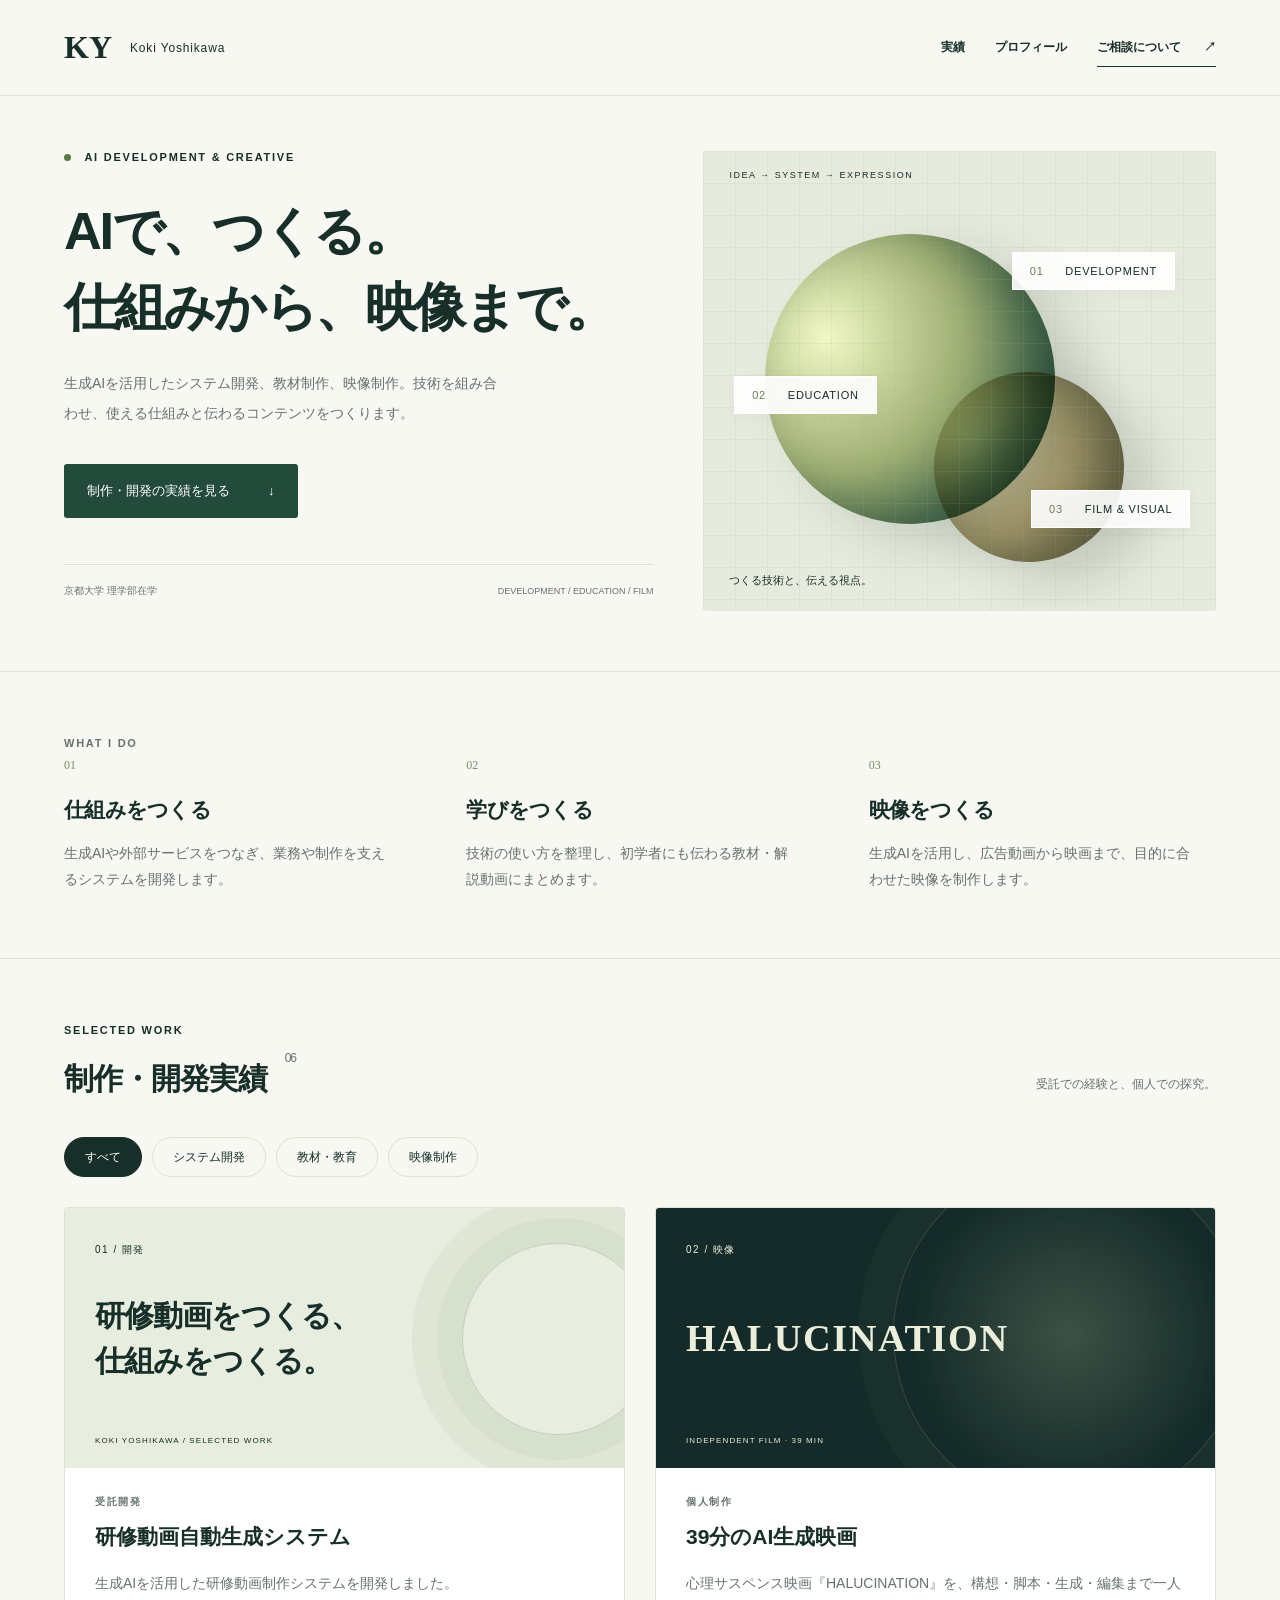
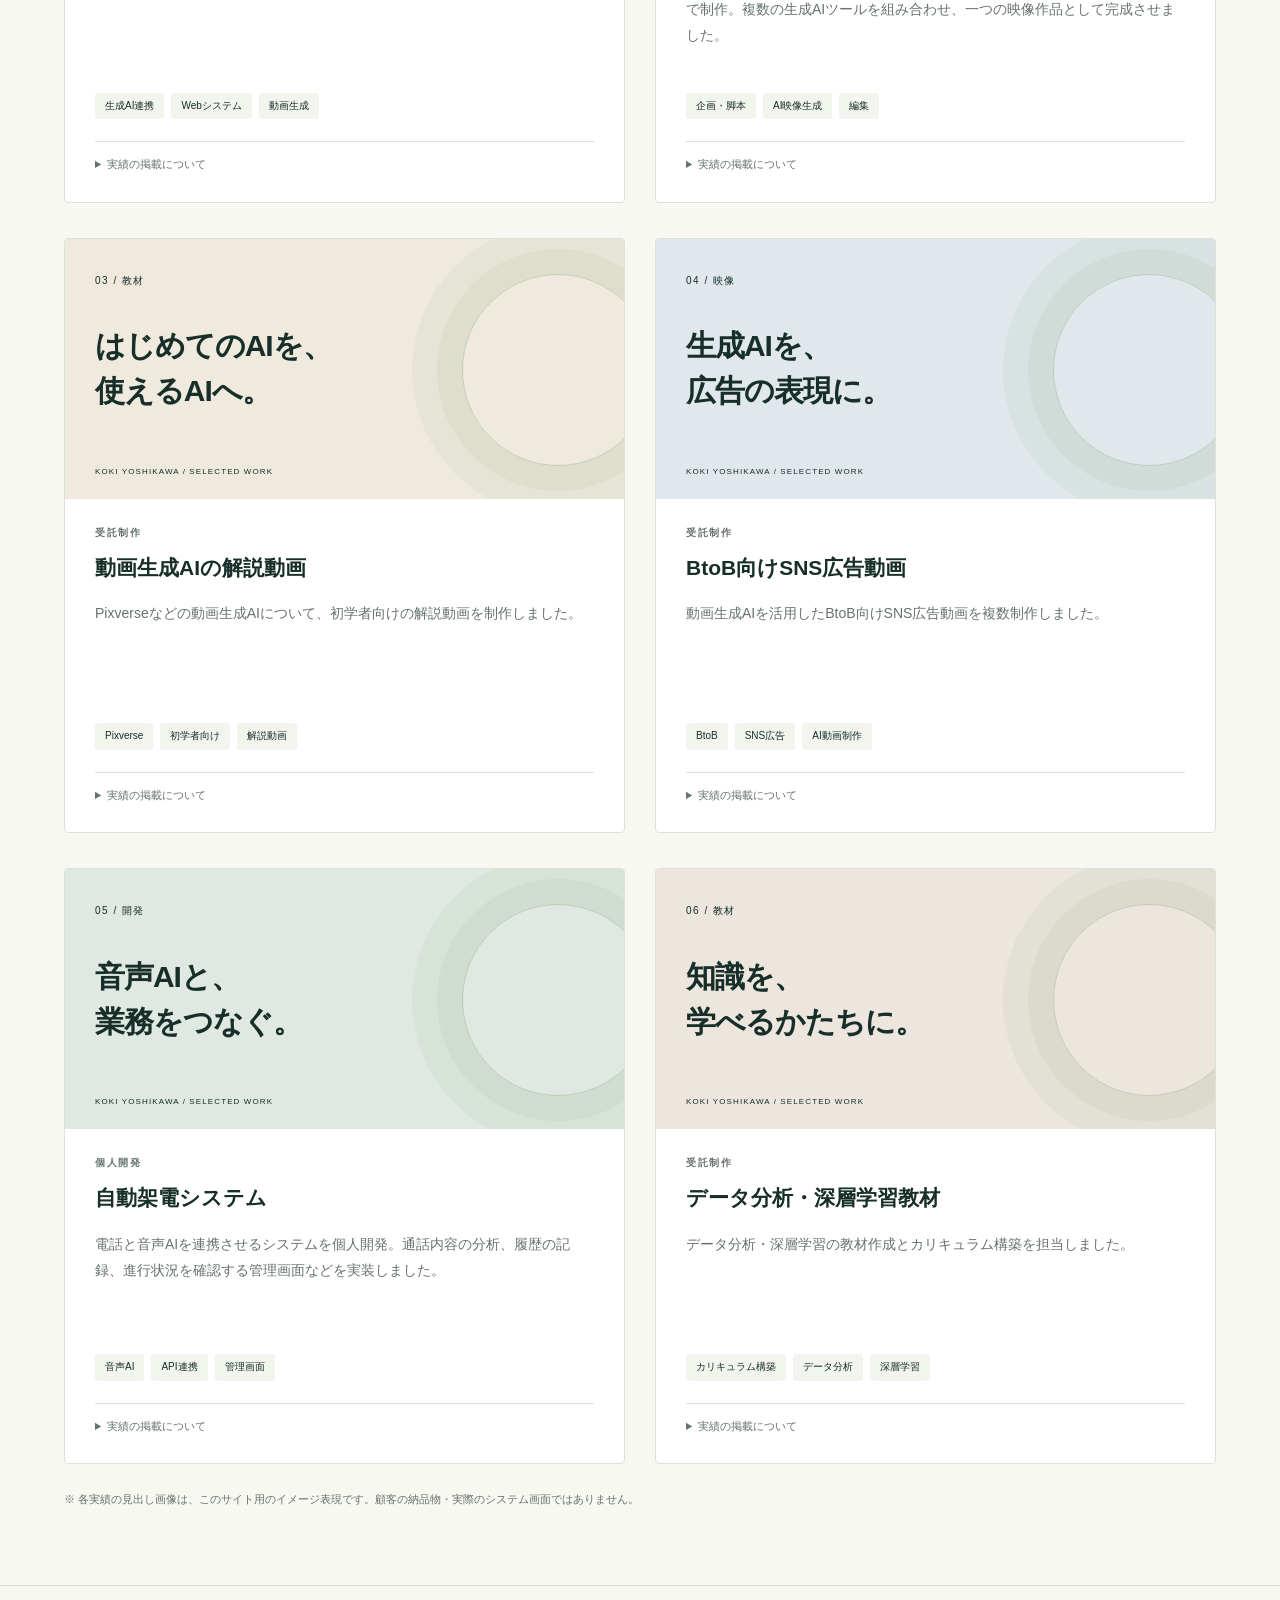
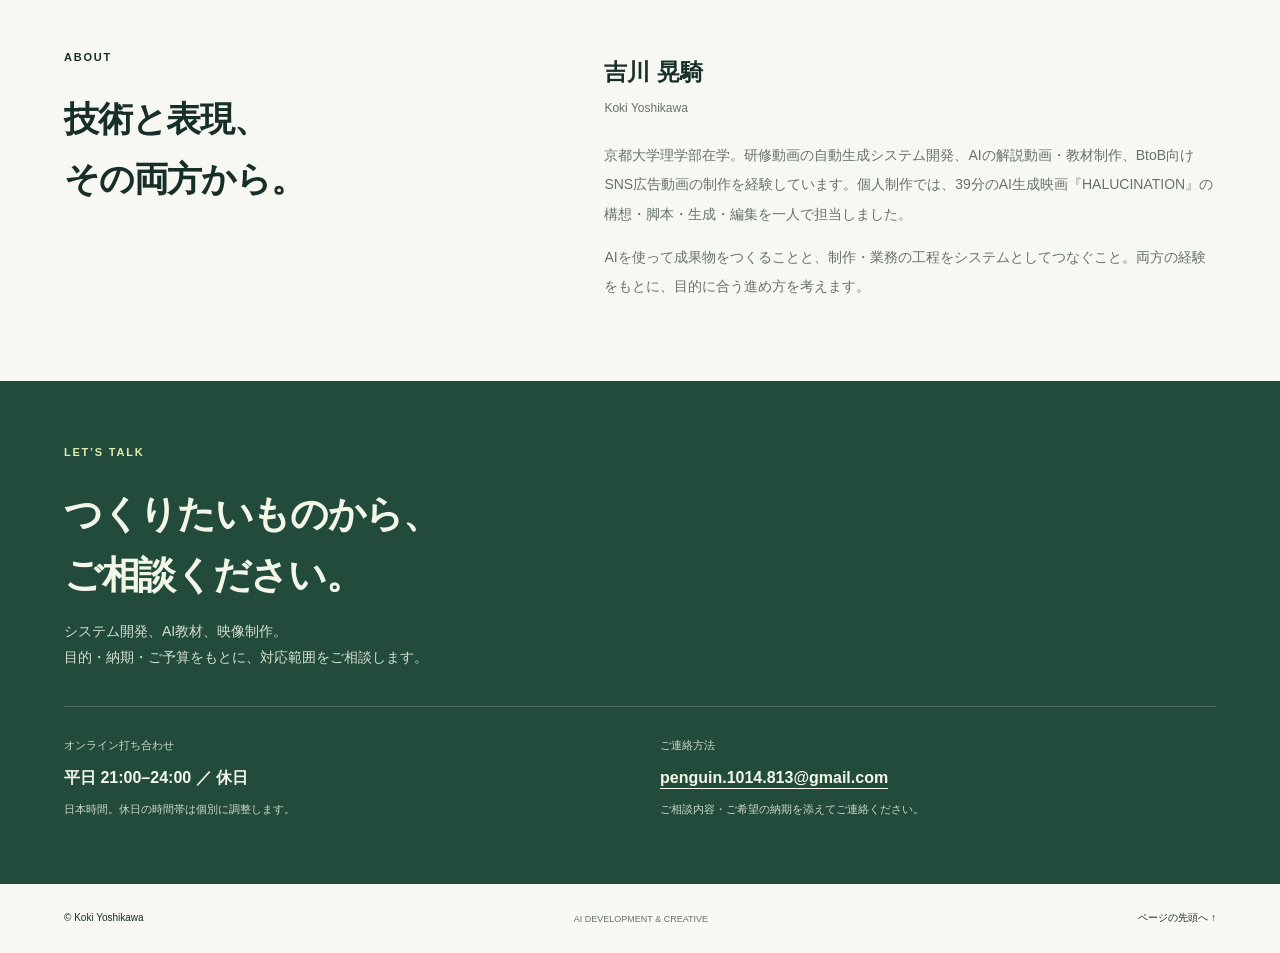
==== public/index.html @ 58e3102f "Create portfolio website and automated Pages deployment" ====
<!doctype html>
<html lang="ja"><head><meta charset="utf-8"><meta name="viewport" content="width=device-width, initial-scale=1"><meta name="description" content="吉川晃騎のポートフォリオ。生成AIを活用した業務システム開発・教材制作・映像制作。"><meta name="robots" content="index,follow"><title>吉川晃騎 | AI Development & Creative</title><link rel="stylesheet" href="style.css"><script src="app.js" defer></script></head>
<body><a class="skip" href="#main">本文へ移動</a>
<header><a class="brand" href="#">KY<span>Koki Yoshikawa</span></a><nav aria-label="メインナビゲーション"><a href="#work">実績</a><a href="#about">プロフィール</a><a href="#contact" class="nav-contact">ご相談について <span>↗</span></a></nav></header>
<main id="main"><section class="hero"><div class="hero-copy"><p class="eyebrow"><span class="dot"></span> AI DEVELOPMENT & CREATIVE</p><h1>AIで、つくる。<br>仕組みから、映像まで。</h1><p class="intro">生成AIを活用したシステム開発、教材制作、映像制作。技術を組み合わせ、使える仕組みと伝わるコンテンツをつくります。</p><a class="button" href="#work">制作・開発の実績を見る <span>↓</span></a><div class="hero-bottom"><span>京都大学 理学部在学</span><span>DEVELOPMENT / EDUCATION / FILM</span></div></div><div class="hero-art" aria-label="開発・教材・映像の3領域を表す抽象図"><div class="orb orb-one"></div><div class="orb orb-two"></div><div class="art-grid"></div><p class="art-top">IDEA → SYSTEM → EXPRESSION</p><div class="floating-label label-one"><span>01</span> DEVELOPMENT</div><div class="floating-label label-two"><span>02</span> EDUCATION</div><div class="floating-label label-three"><span>03</span> FILM & VISUAL</div><p class="art-foot">つくる技術と、伝える視点。</p></div></section>
<section class="services section"><p class="eyebrow">WHAT I DO</p><div class="services-grid"><div><span class="number">01</span><h2>仕組みをつくる</h2><p>生成AIや外部サービスをつなぎ、業務や制作を支えるシステムを開発します。</p></div><div><span class="number">02</span><h2>学びをつくる</h2><p>技術の使い方を整理し、初学者にも伝わる教材・解説動画にまとめます。</p></div><div><span class="number">03</span><h2>映像をつくる</h2><p>生成AIを活用し、広告動画から映画まで、目的に合わせた映像を制作します。</p></div></div></section>
<section id="work" class="section work"><div class="section-heading"><div><p class="eyebrow">SELECTED WORK</p><h2>制作・開発実績<span class="count">06</span></h2></div><p>受託での経験と、個人での探究。</p></div><div class="filters" role="group" aria-label="実績を絞り込む"><button type="button" aria-pressed="true" data-filter="all">すべて</button><button type="button" aria-pressed="false" data-filter="開発">システム開発</button><button type="button" aria-pressed="false" data-filter="教材">教材・教育</button><button type="button" aria-pressed="false" data-filter="映像">映像制作</button></div><p id="filter-status" class="sr-only" aria-live="polite">6件の実績を表示</p><div class="projects"><article class="project training" data-category="開発">
    <div class="project-art" aria-hidden="true"><span class="art-label">01 / 開発</span><div class="art-title">研修動画をつくる、<br>仕組みをつくる。</div><span class="art-caption">KOKI YOSHIKAWA / SELECTED WORK</span></div>
    <div class="project-body"><p class="eyebrow">受託開発</p><h3>研修動画自動生成システム</h3><p>生成AIを活用した研修動画制作システムを開発しました。</p><ul class="tags"><li>生成AI連携</li><li>Webシステム</li><li>動画生成</li></ul><details><summary>実績の掲載について</summary><p>クライアントへ譲渡した成果物のため、画面・コード・動画は掲載していません。</p></details></div></article>
<article class="project film" data-category="映像">
    <div class="project-art" aria-hidden="true"><span class="art-label">02 / 映像</span><div class="art-title">HALUCINATION</div><span class="art-caption">INDEPENDENT FILM · 39 MIN</span></div>
    <div class="project-body"><p class="eyebrow">個人制作</p><h3>39分のAI生成映画</h3><p>心理サスペンス映画『HALUCINATION』を、構想・脚本・生成・編集まで一人で制作。複数の生成AIツールを組み合わせ、一つの映像作品として完成させました。</p><ul class="tags"><li>企画・脚本</li><li>AI映像生成</li><li>編集</li></ul><details><summary>実績の掲載について</summary><p>本編映像はこのサイトでは公開していません。</p></details></div></article>
<article class="project tutorial" data-category="教材">
    <div class="project-art" aria-hidden="true"><span class="art-label">03 / 教材</span><div class="art-title">はじめてのAIを、<br>使えるAIへ。</div><span class="art-caption">KOKI YOSHIKAWA / SELECTED WORK</span></div>
    <div class="project-body"><p class="eyebrow">受託制作</p><h3>動画生成AIの解説動画</h3><p>Pixverseなどの動画生成AIについて、初学者向けの解説動画を制作しました。</p><ul class="tags"><li>Pixverse</li><li>初学者向け</li><li>解説動画</li></ul><details><summary>実績の掲載について</summary><p>クライアントへ譲渡した教材・動画は掲載していません。</p></details></div></article>
<article class="project ads" data-category="映像">
    <div class="project-art" aria-hidden="true"><span class="art-label">04 / 映像</span><div class="art-title">生成AIを、<br>広告の表現に。</div><span class="art-caption">KOKI YOSHIKAWA / SELECTED WORK</span></div>
    <div class="project-body"><p class="eyebrow">受託制作</p><h3>BtoB向けSNS広告動画</h3><p>動画生成AIを活用したBtoB向けSNS広告動画を複数制作しました。</p><ul class="tags"><li>BtoB</li><li>SNS広告</li><li>AI動画制作</li></ul><details><summary>実績の掲載について</summary><p>クライアントへ譲渡した広告素材・納品動画は掲載していません。</p></details></div></article>
<article class="project voice" data-category="開発">
    <div class="project-art" aria-hidden="true"><span class="art-label">05 / 開発</span><div class="art-title">音声AIと、<br>業務をつなぐ。</div><span class="art-caption">KOKI YOSHIKAWA / SELECTED WORK</span></div>
    <div class="project-body"><p class="eyebrow">個人開発</p><h3>自動架電システム</h3><p>電話と音声AIを連携させるシステムを個人開発。通話内容の分析、履歴の記録、進行状況を確認する管理画面などを実装しました。</p><ul class="tags"><li>音声AI</li><li>API連携</li><li>管理画面</li></ul><details><summary>実績の掲載について</summary><p>個人開発としての紹介です。企業への導入実績ではありません。</p></details></div></article>
<article class="project curriculum" data-category="教材">
    <div class="project-art" aria-hidden="true"><span class="art-label">06 / 教材</span><div class="art-title">知識を、<br>学べるかたちに。</div><span class="art-caption">KOKI YOSHIKAWA / SELECTED WORK</span></div>
    <div class="project-body"><p class="eyebrow">受託制作</p><h3>データ分析・深層学習教材</h3><p>データ分析・深層学習の教材作成とカリキュラム構築を担当しました。</p><ul class="tags"><li>カリキュラム構築</li><li>データ分析</li><li>深層学習</li></ul><details><summary>実績の掲載について</summary><p>クライアントへ譲渡した教材本文・演習コードは掲載していません。</p></details></div></article></div><p class="work-note">※ 各実績の見出し画像は、このサイト用のイメージ表現です。顧客の納品物・実際のシステム画面ではありません。</p></section>
<section id="about" class="section about"><div><p class="eyebrow">ABOUT</p><h2>技術と表現、<br>その両方から。</h2></div><div><p class="name">吉川 晃騎<span>Koki Yoshikawa</span></p><p>京都大学理学部在学。研修動画の自動生成システム開発、AIの解説動画・教材制作、BtoB向けSNS広告動画の制作を経験しています。個人制作では、39分のAI生成映画『HALUCINATION』の構想・脚本・生成・編集を一人で担当しました。</p><p>AIを使って成果物をつくることと、制作・業務の工程をシステムとしてつなぐこと。両方の経験をもとに、目的に合う進め方を考えます。</p></div></section>
<section id="contact" class="contact"><p class="eyebrow">LET’S TALK</p><h2>つくりたいものから、<br>ご相談ください。</h2><p>システム開発、AI教材、映像制作。<br>目的・納期・ご予算をもとに、対応範囲をご相談します。</p><div class="contact-info"><div><span>オンライン打ち合わせ</span><strong>平日 21:00–24:00 ／ 休日</strong><small>日本時間。休日の時間帯は個別に調整します。</small></div><div><span>ご連絡方法</span><strong><a class="email-link" href="mailto:penguin.1014.813@gmail.com">penguin.1014.813@gmail.com</a></strong><small>ご相談内容・ご希望の納期を添えてご連絡ください。</small></div></div></section>
</main><footer><span>© Koki Yoshikawa</span><span>AI DEVELOPMENT & CREATIVE</span><a href="#">ページの先頭へ ↑</a></footer></body></html>
---- public/style.css ----
:root{--ink:#172e29;--muted:#66736b;--paper:#f7f8f2;--line:#dce2d7;--green:#234b3c;--lime:#deedaa}*{box-sizing:border-box}html{scroll-behavior:smooth;scroll-padding-top:95px}body{margin:0;background:var(--paper);color:var(--ink);font-family:"Yu Gothic","Hiragino Kaku Gothic ProN",Meiryo,sans-serif;line-height:1.85}a{color:inherit;text-decoration:none}button{font:inherit}header{max-width:1440px;margin:auto;height:96px;padding:0 5%;display:flex;align-items:center;justify-content:space-between;border-bottom:1px solid var(--line)}.brand{font-family:Georgia,serif;font-size:32px;font-weight:bold;display:flex;align-items:center;gap:18px}.brand span{font:12px Arial,sans-serif;letter-spacing:.07em}nav{display:flex;gap:30px;align-items:center;font-size:12px;font-weight:bold}.nav-contact{border-bottom:1px solid var(--ink);padding:8px 0}.nav-contact span{margin-left:20px}.hero{max-width:1440px;margin:auto;display:grid;grid-template-columns:1.15fr 1fr;padding:55px 5% 60px;gap:50px}.eyebrow{font:11px Arial,sans-serif;letter-spacing:.16em;font-weight:bold;margin:0 0 26px}.dot{display:inline-block;width:7px;height:7px;background:#587743;border-radius:50%;margin-right:9px}h1{font-size:clamp(34px,4.1vw,60px);letter-spacing:-.045em;line-height:1.45;margin:30px 0 24px}p{font-size:14px}.intro{max-width:440px;color:var(--muted);line-height:2.1}.button{display:inline-flex;background:var(--green);color:white;padding:15px 23px;border-radius:3px;font-size:13px;margin-top:22px;gap:38px}.button:hover{background:#32634e}.hero-bottom{display:flex;justify-content:space-between;gap:15px;margin-top:46px;font-size:10px;color:var(--muted);border-top:1px solid var(--line);padding-top:17px}.hero-bottom span:last-child{font:9px Arial;align-self:center}.hero-art{background:#e7ebde;position:relative;overflow:hidden;min-height:460px;border-radius:3px;isolation:isolate}.art-grid{position:absolute;inset:0;background-image:linear-gradient(#a1b29622 1px,transparent 1px),linear-gradient(90deg,#a1b29622 1px,transparent 1px);background-size:32px 32px}.orb{position:absolute;border-radius:50%;width:290px;height:290px;left:12%;top:18%;background:radial-gradient(circle at 30% 25%,#f0f8c5,#9faf73 45%,#345e47 80%);box-shadow:inset -20px -20px 50px #14312555,20px 30px 50px #29423030;transform:rotate(-25deg)}.orb-two{width:190px;height:190px;left:45%;top:48%;background:radial-gradient(circle at 30% 25%,#f2ead1,#beac80 50%,#66583d);mix-blend-mode:multiply}.art-top,.art-foot{position:absolute;left:26px;z-index:2}.art-top{top:10px;font:9px Arial;letter-spacing:.17em}.art-foot{bottom:10px;font-size:11px}.floating-label{position:absolute;z-index:2;background:#ffffffe6;border:1px solid #fff;padding:12px 17px;font:11px Arial;letter-spacing:.07em;box-shadow:0 4px 15px #172e290a}.floating-label span{margin-right:18px;color:#697d58}.label-one{top:22%;right:8%}.label-two{top:49%;left:6%}.label-three{bottom:18%;right:5%}.section{max-width:1440px;margin:auto;padding:65px 5%}.services{border-top:1px solid var(--line);border-bottom:1px solid var(--line)}.services-grid{display:grid;grid-template-columns:repeat(3,1fr);gap:55px}.number{font:12px Georgia;color:#779069}.services h2{font-size:21px;margin:12px 0}.services p{color:var(--muted);margin:0;max-width:330px}.section-heading{display:flex;justify-content:space-between;align-items:end;margin-bottom:30px}.section-heading .eyebrow{margin-bottom:15px}h2{font-size:30px;letter-spacing:-.035em;margin:0}.section-heading p:last-child{color:var(--muted);font-size:12px}.count{font:12px Arial;color:var(--muted);margin-left:18px;vertical-align:top}.filters{display:flex;gap:10px;flex-wrap:wrap;margin-bottom:30px}.filters button{cursor:pointer;background:transparent;border:1px solid var(--line);padding:8px 20px;border-radius:30px;font-size:12px;color:var(--ink)}.filters button[aria-pressed=true]{background:var(--ink);border-color:var(--ink);color:white}.projects{display:grid;grid-template-columns:repeat(2,minmax(0,1fr));gap:35px 30px}.project{border:1px solid var(--line);background:#fff;border-radius:4px;overflow:hidden}.project[hidden]{display:none}.project-art{height:260px;position:relative;padding:25px 30px;overflow:hidden;background:#e7eddf}.art-label{font:10px Arial;letter-spacing:.15em}.art-title{font-size:30px;line-height:1.5;letter-spacing:-.035em;font-weight:bold;position:relative;z-index:1;margin-top:30px}.art-caption{position:absolute;bottom:23px;font:8px Arial;letter-spacing:.14em}.project-art:after{content:"";position:absolute;width:190px;height:190px;border:1px solid #78936555;border-radius:50%;right:-30px;top:35px;box-shadow:0 0 0 25px #78936512,0 0 0 50px #78936512}.film .project-art{background:#142b29;color:#ebeedb}.film .art-title{font-family:Georgia,serif;font-size:clamp(23px,3vw,43px);letter-spacing:.04em;margin-top:47px}.film .project-art:after{background:radial-gradient(ellipse,#acbb9244,transparent 65%);width:350px;height:350px;top:-50px;border-color:#c3c9a733;box-shadow:0 0 0 35px #9aac7b0a}.tutorial .project-art{background:#efeadd}.ads .project-art{background:#e0e8ec}.voice .project-art{background:#dfe8e1}.curriculum .project-art{background:#ece6de}.project-body{padding:27px 30px}.project-body .eyebrow{font-size:10px;margin-bottom:9px;color:var(--muted)}h3{font-size:21px;margin:0 0 13px}.project-body>p:not(.eyebrow){color:var(--muted);min-height:100px}.tags{display:flex;gap:7px;flex-wrap:wrap;padding:0;list-style:none;margin:22px 0}.tags li{font-size:10px;padding:4px 10px;background:#f2f4ee;border-radius:3px}details{border-top:1px solid var(--line);padding-top:12px;font-size:11px;color:var(--muted)}summary{cursor:pointer}details p{font-size:12px}.work-note{font-size:11px;color:var(--muted);margin-top:25px}.about{display:grid;grid-template-columns:1fr 1.3fr;gap:70px;border-top:1px solid var(--line)}.about h2{font-size:35px;line-height:1.7}.name{font-size:23px;font-weight:bold;margin-top:0}.name span{display:block;font:12px Arial;color:var(--muted);margin:7px 0 26px}.about p:not(.name):not(.eyebrow){color:var(--muted);line-height:2.1}.contact{background:var(--green);color:#f3f7e8;padding:65px max(5%,calc((100vw - 1296px)/2));}.contact .eyebrow{color:var(--lime)}.contact h2{font-size:38px;line-height:1.6}.contact>p:not(.eyebrow){color:#d3dfd0}.contact-info{display:grid;grid-template-columns:1fr 1fr;gap:40px;border-top:1px solid #ffffff30;margin-top:35px;padding-top:28px}.contact-info span,.contact-info strong,.contact-info small{display:block}.contact-info span{font-size:11px;color:#cbd9c3}.contact-info strong{font-size:16px;margin:7px 0}.contact-info small{font-size:11px;color:#cbd9c3}footer{max-width:1440px;margin:auto;padding:25px 5%;display:flex;justify-content:space-between;gap:20px;font-size:10px}footer span:nth-child(2){font:9px Arial;align-self:center;color:var(--muted)}:focus-visible{outline:3px solid #8ca951;outline-offset:5px}.sr-only,.skip{position:absolute;width:1px;height:1px;overflow:hidden;clip-path:inset(50%)}.skip:focus{width:auto;height:auto;clip-path:none;background:white;z-index:20;padding:10px}@media(max-width:850px){.hero{gap:25px}.hero-art{min-height:410px}.orb{width:220px;height:220px}.orb-two{width:150px;height:150px}.hero-bottom{display:block}.hero-bottom span{display:block;margin-top:8px}.services-grid{gap:25px}.about{gap:35px}.art-title{font-size:26px}.project-body{padding:22px}.project-body>p:not(.eyebrow){min-height:0}}@media(max-width:600px){header{height:77px}.brand{font-size:27px}.brand span{display:none}nav{gap:17px;font-size:10px}.nav-contact span{display:none}.hero{grid-template-columns:1fr;padding-top:35px;gap:30px}h1{font-size:38px}.hero-art{min-height:330px}.orb{left:20%;top:12%}.orb-two{left:50%;top:40%}.hero-bottom{margin-top:30px}.hero-bottom span{display:inline;margin-right:10px}.section{padding-top:44px;padding-bottom:44px}.services-grid{grid-template-columns:1fr;gap:27px}.services-grid>div{padding-left:40px;position:relative}.number{position:absolute;left:0;top:20px}.services h2{font-size:20px}.section-heading{display:block}.section-heading h2{font-size:27px}.filters{gap:6px}.filters button{padding:8px 13px;font-size:11px}.projects{grid-template-columns:1fr;gap:24px}.project-art{height:235px}.film .art-title{font-size:30px}.about{grid-template-columns:1fr;gap:25px}.about h2{font-size:29px}.contact{padding:45px 5%}.contact h2{font-size:30px}.contact-info{grid-template-columns:1fr;gap:25px}.contact-info strong{font-size:14px}footer span:nth-child(2){display:none}}@media(prefers-reduced-motion:reduce){html{scroll-behavior:auto}}

.email-link{text-decoration:underline;text-underline-offset:5px;overflow-wrap:anywhere}.email-link:hover{color:var(--lime)}
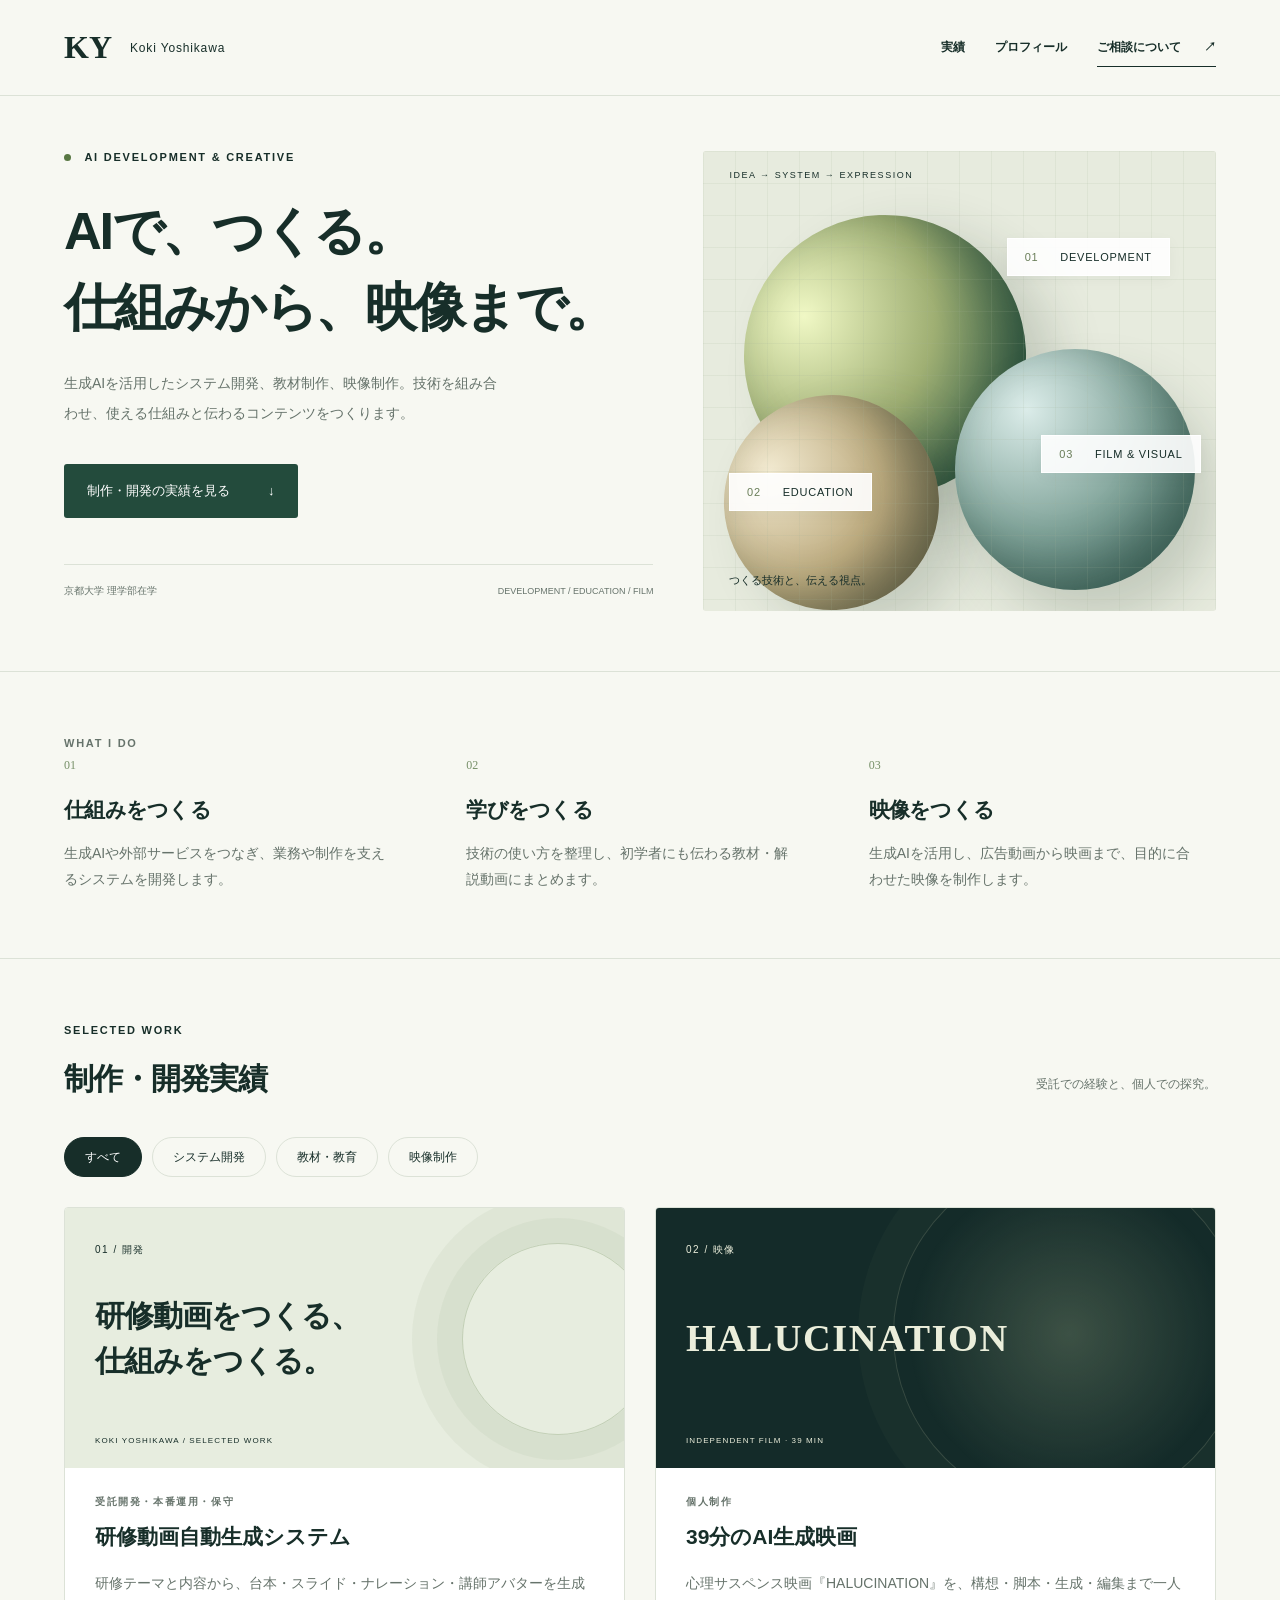
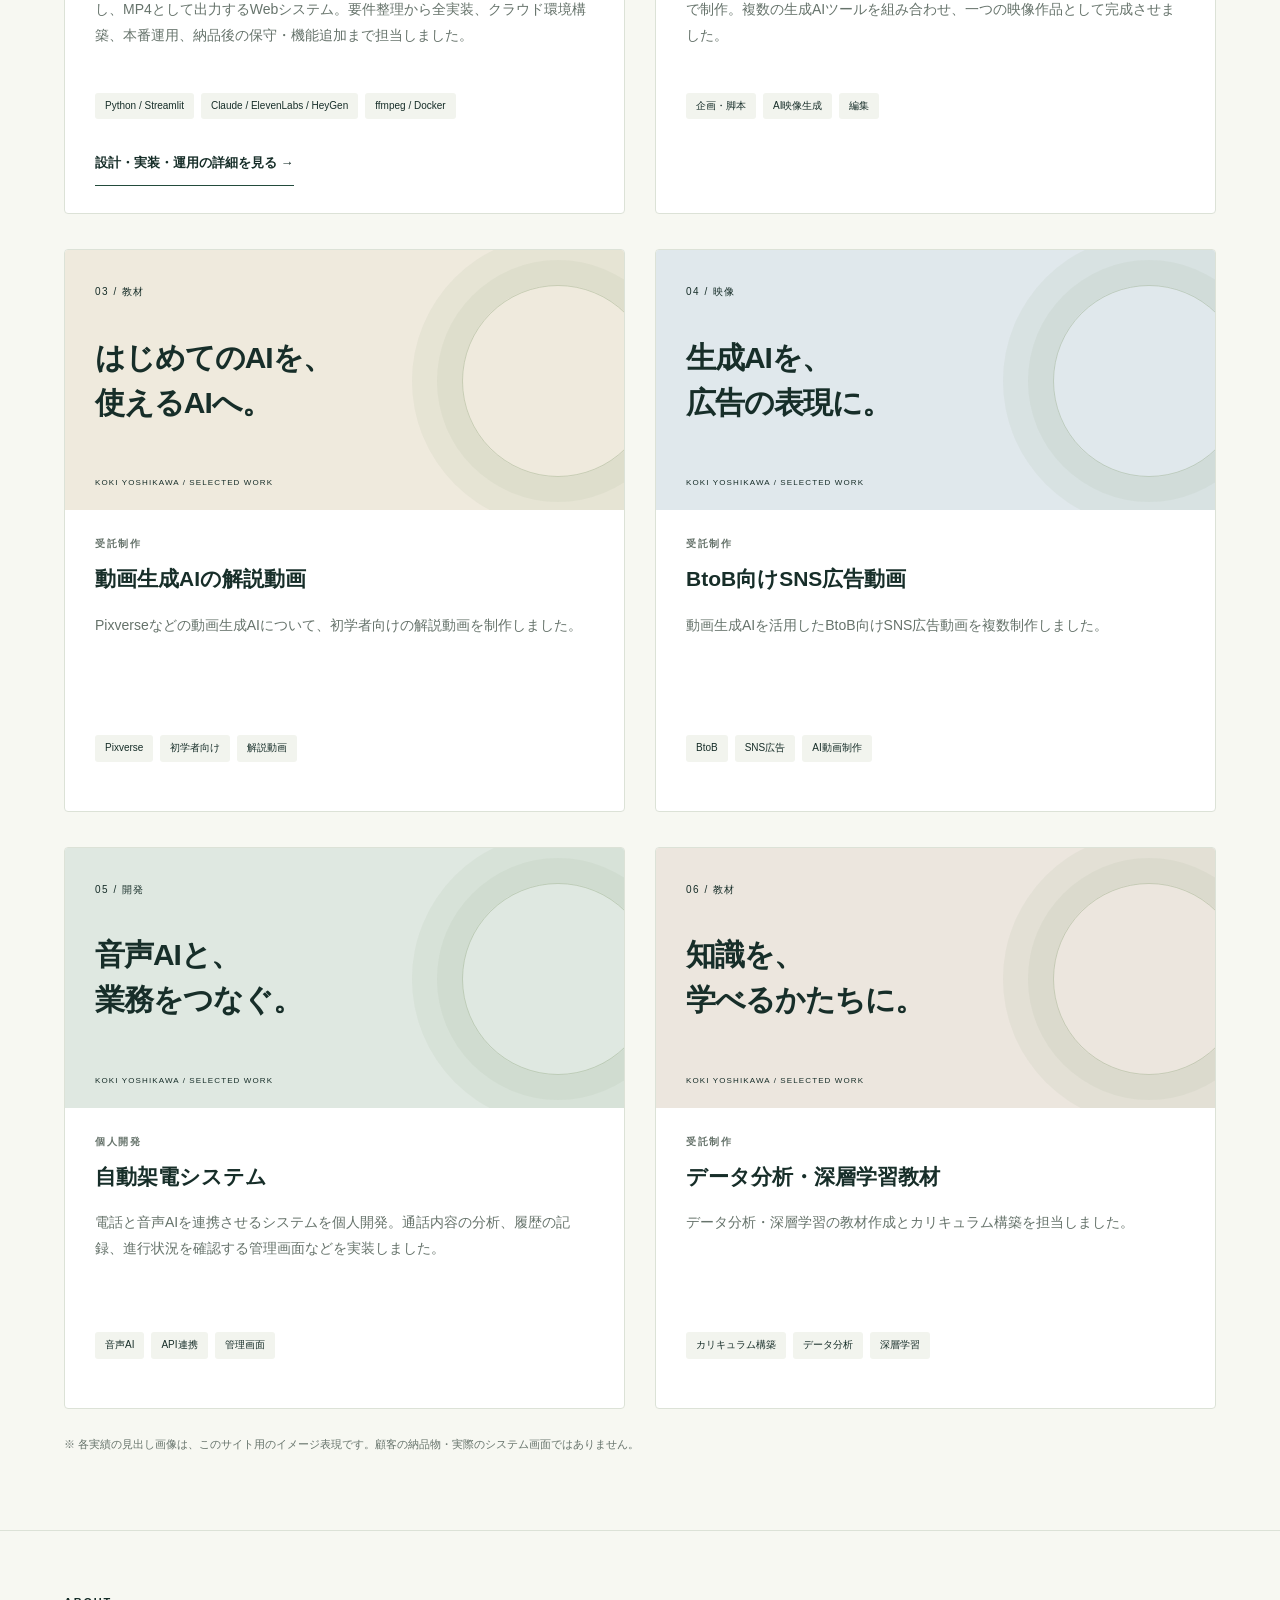
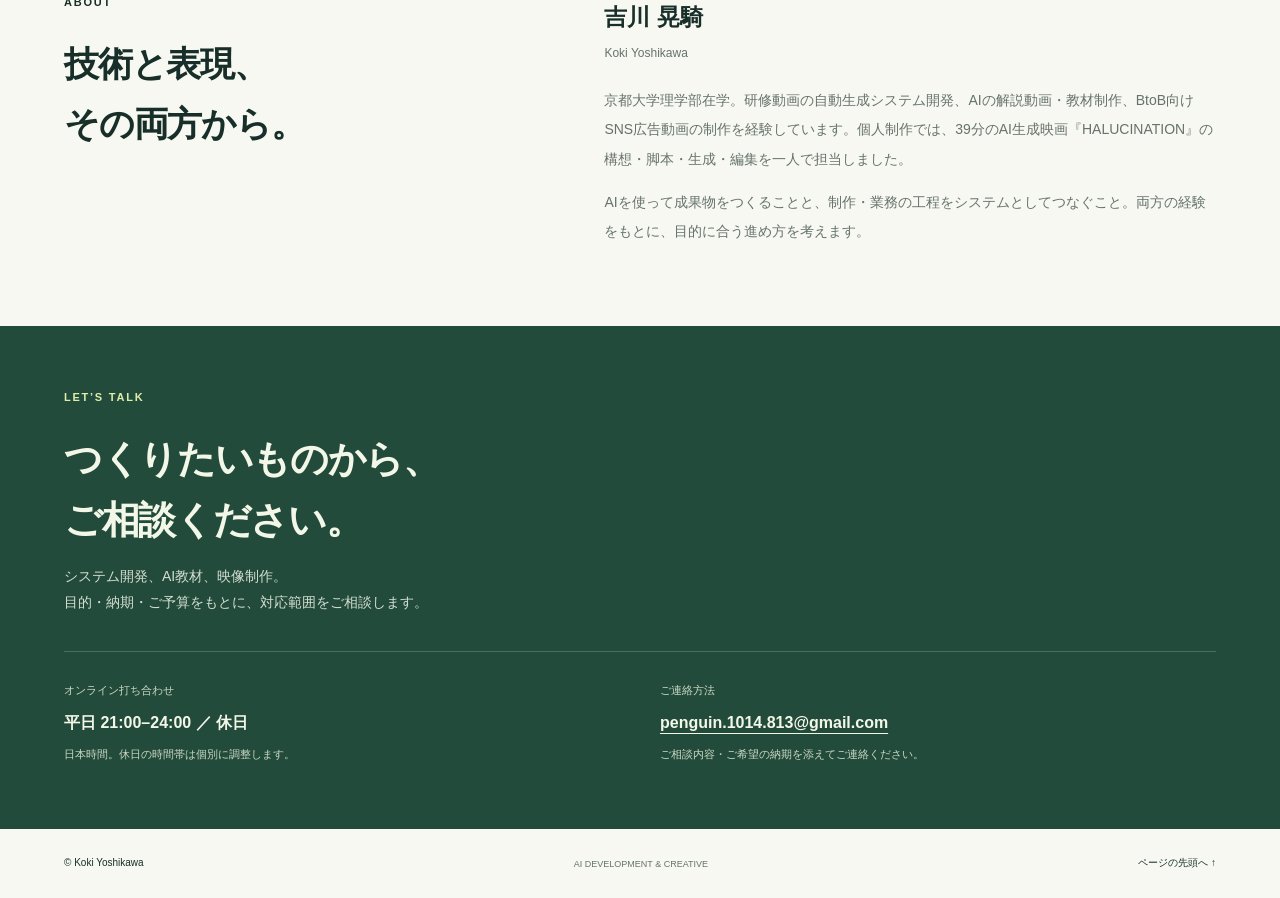
==== commit aae96f23: "Add full training system case study and correct portfolio visuals" ====
--- a/public/index.html
+++ b/public/index.html
@@ -2,26 +2,26 @@
 <html lang="ja"><head><meta charset="utf-8"><meta name="viewport" content="width=device-width, initial-scale=1"><meta name="description" content="吉川晃騎のポートフォリオ。生成AIを活用した業務システム開発・教材制作・映像制作。"><meta name="robots" content="index,follow"><title>吉川晃騎 | AI Development & Creative</title><link rel="stylesheet" href="style.css"><script src="app.js" defer></script></head>
 <body><a class="skip" href="#main">本文へ移動</a>
 <header><a class="brand" href="#">KY<span>Koki Yoshikawa</span></a><nav aria-label="メインナビゲーション"><a href="#work">実績</a><a href="#about">プロフィール</a><a href="#contact" class="nav-contact">ご相談について <span>↗</span></a></nav></header>
-<main id="main"><section class="hero"><div class="hero-copy"><p class="eyebrow"><span class="dot"></span> AI DEVELOPMENT & CREATIVE</p><h1>AIで、つくる。<br>仕組みから、映像まで。</h1><p class="intro">生成AIを活用したシステム開発、教材制作、映像制作。技術を組み合わせ、使える仕組みと伝わるコンテンツをつくります。</p><a class="button" href="#work">制作・開発の実績を見る <span>↓</span></a><div class="hero-bottom"><span>京都大学 理学部在学</span><span>DEVELOPMENT / EDUCATION / FILM</span></div></div><div class="hero-art" aria-label="開発・教材・映像の3領域を表す抽象図"><div class="orb orb-one"></div><div class="orb orb-two"></div><div class="art-grid"></div><p class="art-top">IDEA → SYSTEM → EXPRESSION</p><div class="floating-label label-one"><span>01</span> DEVELOPMENT</div><div class="floating-label label-two"><span>02</span> EDUCATION</div><div class="floating-label label-three"><span>03</span> FILM & VISUAL</div><p class="art-foot">つくる技術と、伝える視点。</p></div></section>
+<main id="main"><section class="hero"><div class="hero-copy"><p class="eyebrow"><span class="dot"></span> AI DEVELOPMENT & CREATIVE</p><h1>AIで、つくる。<br>仕組みから、映像まで。</h1><p class="intro">生成AIを活用したシステム開発、教材制作、映像制作。技術を組み合わせ、使える仕組みと伝わるコンテンツをつくります。</p><a class="button" href="#work">制作・開発の実績を見る <span>↓</span></a><div class="hero-bottom"><span>京都大学 理学部在学</span><span>DEVELOPMENT / EDUCATION / FILM</span></div></div><div class="hero-art" aria-label="開発・教材・映像の3領域を表す抽象図"><div class="orb orb-one"></div><div class="orb orb-two"></div><div class="orb orb-three"></div><div class="art-grid"></div><p class="art-top">IDEA → SYSTEM → EXPRESSION</p><div class="floating-label label-one"><span>01</span> DEVELOPMENT</div><div class="floating-label label-two"><span>02</span> EDUCATION</div><div class="floating-label label-three"><span>03</span> FILM & VISUAL</div><p class="art-foot">つくる技術と、伝える視点。</p></div></section>
 <section class="services section"><p class="eyebrow">WHAT I DO</p><div class="services-grid"><div><span class="number">01</span><h2>仕組みをつくる</h2><p>生成AIや外部サービスをつなぎ、業務や制作を支えるシステムを開発します。</p></div><div><span class="number">02</span><h2>学びをつくる</h2><p>技術の使い方を整理し、初学者にも伝わる教材・解説動画にまとめます。</p></div><div><span class="number">03</span><h2>映像をつくる</h2><p>生成AIを活用し、広告動画から映画まで、目的に合わせた映像を制作します。</p></div></div></section>
-<section id="work" class="section work"><div class="section-heading"><div><p class="eyebrow">SELECTED WORK</p><h2>制作・開発実績<span class="count">06</span></h2></div><p>受託での経験と、個人での探究。</p></div><div class="filters" role="group" aria-label="実績を絞り込む"><button type="button" aria-pressed="true" data-filter="all">すべて</button><button type="button" aria-pressed="false" data-filter="開発">システム開発</button><button type="button" aria-pressed="false" data-filter="教材">教材・教育</button><button type="button" aria-pressed="false" data-filter="映像">映像制作</button></div><p id="filter-status" class="sr-only" aria-live="polite">6件の実績を表示</p><div class="projects"><article class="project training" data-category="開発">
+<section id="work" class="section work"><div class="section-heading"><div><p class="eyebrow">SELECTED WORK</p><h2>制作・開発実績</h2></div><p>受託での経験と、個人での探究。</p></div><div class="filters" role="group" aria-label="実績を絞り込む"><button type="button" aria-pressed="true" data-filter="all">すべて</button><button type="button" aria-pressed="false" data-filter="開発">システム開発</button><button type="button" aria-pressed="false" data-filter="教材">教材・教育</button><button type="button" aria-pressed="false" data-filter="映像">映像制作</button></div><p id="filter-status" class="sr-only" aria-live="polite">6件の実績を表示</p><div class="projects"><article class="project training" data-category="開発">
     <div class="project-art" aria-hidden="true"><span class="art-label">01 / 開発</span><div class="art-title">研修動画をつくる、<br>仕組みをつくる。</div><span class="art-caption">KOKI YOSHIKAWA / SELECTED WORK</span></div>
-    <div class="project-body"><p class="eyebrow">受託開発</p><h3>研修動画自動生成システム</h3><p>生成AIを活用した研修動画制作システムを開発しました。</p><ul class="tags"><li>生成AI連携</li><li>Webシステム</li><li>動画生成</li></ul><details><summary>実績の掲載について</summary><p>クライアントへ譲渡した成果物のため、画面・コード・動画は掲載していません。</p></details></div></article>
+    <div class="project-body"><p class="eyebrow">受託開発・本番運用・保守</p><h3>研修動画自動生成システム</h3><p>研修テーマと内容から、台本・スライド・ナレーション・講師アバターを生成し、MP4として出力するWebシステム。要件整理から全実装、クラウド環境構築、本番運用、納品後の保守・機能追加まで担当しました。</p><ul class="tags"><li>Python / Streamlit</li><li>Claude / ElevenLabs / HeyGen</li><li>ffmpeg / Docker</li></ul><a class="case-link" href="training.html">設計・実装・運用の詳細を見る →</a></div></article>
 <article class="project film" data-category="映像">
     <div class="project-art" aria-hidden="true"><span class="art-label">02 / 映像</span><div class="art-title">HALUCINATION</div><span class="art-caption">INDEPENDENT FILM · 39 MIN</span></div>
-    <div class="project-body"><p class="eyebrow">個人制作</p><h3>39分のAI生成映画</h3><p>心理サスペンス映画『HALUCINATION』を、構想・脚本・生成・編集まで一人で制作。複数の生成AIツールを組み合わせ、一つの映像作品として完成させました。</p><ul class="tags"><li>企画・脚本</li><li>AI映像生成</li><li>編集</li></ul><details><summary>実績の掲載について</summary><p>本編映像はこのサイトでは公開していません。</p></details></div></article>
+    <div class="project-body"><p class="eyebrow">個人制作</p><h3>39分のAI生成映画</h3><p>心理サスペンス映画『HALUCINATION』を、構想・脚本・生成・編集まで一人で制作。複数の生成AIツールを組み合わせ、一つの映像作品として完成させました。</p><ul class="tags"><li>企画・脚本</li><li>AI映像生成</li><li>編集</li></ul></div></article>
 <article class="project tutorial" data-category="教材">
     <div class="project-art" aria-hidden="true"><span class="art-label">03 / 教材</span><div class="art-title">はじめてのAIを、<br>使えるAIへ。</div><span class="art-caption">KOKI YOSHIKAWA / SELECTED WORK</span></div>
-    <div class="project-body"><p class="eyebrow">受託制作</p><h3>動画生成AIの解説動画</h3><p>Pixverseなどの動画生成AIについて、初学者向けの解説動画を制作しました。</p><ul class="tags"><li>Pixverse</li><li>初学者向け</li><li>解説動画</li></ul><details><summary>実績の掲載について</summary><p>クライアントへ譲渡した教材・動画は掲載していません。</p></details></div></article>
+    <div class="project-body"><p class="eyebrow">受託制作</p><h3>動画生成AIの解説動画</h3><p>Pixverseなどの動画生成AIについて、初学者向けの解説動画を制作しました。</p><ul class="tags"><li>Pixverse</li><li>初学者向け</li><li>解説動画</li></ul></div></article>
 <article class="project ads" data-category="映像">
     <div class="project-art" aria-hidden="true"><span class="art-label">04 / 映像</span><div class="art-title">生成AIを、<br>広告の表現に。</div><span class="art-caption">KOKI YOSHIKAWA / SELECTED WORK</span></div>
-    <div class="project-body"><p class="eyebrow">受託制作</p><h3>BtoB向けSNS広告動画</h3><p>動画生成AIを活用したBtoB向けSNS広告動画を複数制作しました。</p><ul class="tags"><li>BtoB</li><li>SNS広告</li><li>AI動画制作</li></ul><details><summary>実績の掲載について</summary><p>クライアントへ譲渡した広告素材・納品動画は掲載していません。</p></details></div></article>
+    <div class="project-body"><p class="eyebrow">受託制作</p><h3>BtoB向けSNS広告動画</h3><p>動画生成AIを活用したBtoB向けSNS広告動画を複数制作しました。</p><ul class="tags"><li>BtoB</li><li>SNS広告</li><li>AI動画制作</li></ul></div></article>
 <article class="project voice" data-category="開発">
     <div class="project-art" aria-hidden="true"><span class="art-label">05 / 開発</span><div class="art-title">音声AIと、<br>業務をつなぐ。</div><span class="art-caption">KOKI YOSHIKAWA / SELECTED WORK</span></div>
-    <div class="project-body"><p class="eyebrow">個人開発</p><h3>自動架電システム</h3><p>電話と音声AIを連携させるシステムを個人開発。通話内容の分析、履歴の記録、進行状況を確認する管理画面などを実装しました。</p><ul class="tags"><li>音声AI</li><li>API連携</li><li>管理画面</li></ul><details><summary>実績の掲載について</summary><p>個人開発としての紹介です。企業への導入実績ではありません。</p></details></div></article>
+    <div class="project-body"><p class="eyebrow">個人開発</p><h3>自動架電システム</h3><p>電話と音声AIを連携させるシステムを個人開発。通話内容の分析、履歴の記録、進行状況を確認する管理画面などを実装しました。</p><ul class="tags"><li>音声AI</li><li>API連携</li><li>管理画面</li></ul></div></article>
 <article class="project curriculum" data-category="教材">
     <div class="project-art" aria-hidden="true"><span class="art-label">06 / 教材</span><div class="art-title">知識を、<br>学べるかたちに。</div><span class="art-caption">KOKI YOSHIKAWA / SELECTED WORK</span></div>
-    <div class="project-body"><p class="eyebrow">受託制作</p><h3>データ分析・深層学習教材</h3><p>データ分析・深層学習の教材作成とカリキュラム構築を担当しました。</p><ul class="tags"><li>カリキュラム構築</li><li>データ分析</li><li>深層学習</li></ul><details><summary>実績の掲載について</summary><p>クライアントへ譲渡した教材本文・演習コードは掲載していません。</p></details></div></article></div><p class="work-note">※ 各実績の見出し画像は、このサイト用のイメージ表現です。顧客の納品物・実際のシステム画面ではありません。</p></section>
+    <div class="project-body"><p class="eyebrow">受託制作</p><h3>データ分析・深層学習教材</h3><p>データ分析・深層学習の教材作成とカリキュラム構築を担当しました。</p><ul class="tags"><li>カリキュラム構築</li><li>データ分析</li><li>深層学習</li></ul></div></article></div><p class="work-note">※ 各実績の見出し画像は、このサイト用のイメージ表現です。顧客の納品物・実際のシステム画面ではありません。</p></section>
 <section id="about" class="section about"><div><p class="eyebrow">ABOUT</p><h2>技術と表現、<br>その両方から。</h2></div><div><p class="name">吉川 晃騎<span>Koki Yoshikawa</span></p><p>京都大学理学部在学。研修動画の自動生成システム開発、AIの解説動画・教材制作、BtoB向けSNS広告動画の制作を経験しています。個人制作では、39分のAI生成映画『HALUCINATION』の構想・脚本・生成・編集を一人で担当しました。</p><p>AIを使って成果物をつくることと、制作・業務の工程をシステムとしてつなぐこと。両方の経験をもとに、目的に合う進め方を考えます。</p></div></section>
 <section id="contact" class="contact"><p class="eyebrow">LET’S TALK</p><h2>つくりたいものから、<br>ご相談ください。</h2><p>システム開発、AI教材、映像制作。<br>目的・納期・ご予算をもとに、対応範囲をご相談します。</p><div class="contact-info"><div><span>オンライン打ち合わせ</span><strong>平日 21:00–24:00 ／ 休日</strong><small>日本時間。休日の時間帯は個別に調整します。</small></div><div><span>ご連絡方法</span><strong><a class="email-link" href="mailto:penguin.1014.813@gmail.com">penguin.1014.813@gmail.com</a></strong><small>ご相談内容・ご希望の納期を添えてご連絡ください。</small></div></div></section>
 </main><footer><span>© Koki Yoshikawa</span><span>AI DEVELOPMENT & CREATIVE</span><a href="#">ページの先頭へ ↑</a></footer></body></html>
--- a/public/style.css
+++ b/public/style.css
@@ -1,3 +1,5 @@
 :root{--ink:#172e29;--muted:#66736b;--paper:#f7f8f2;--line:#dce2d7;--green:#234b3c;--lime:#deedaa}*{box-sizing:border-box}html{scroll-behavior:smooth;scroll-padding-top:95px}body{margin:0;background:var(--paper);color:var(--ink);font-family:"Yu Gothic","Hiragino Kaku Gothic ProN",Meiryo,sans-serif;line-height:1.85}a{color:inherit;text-decoration:none}button{font:inherit}header{max-width:1440px;margin:auto;height:96px;padding:0 5%;display:flex;align-items:center;justify-content:space-between;border-bottom:1px solid var(--line)}.brand{font-family:Georgia,serif;font-size:32px;font-weight:bold;display:flex;align-items:center;gap:18px}.brand span{font:12px Arial,sans-serif;letter-spacing:.07em}nav{display:flex;gap:30px;align-items:center;font-size:12px;font-weight:bold}.nav-contact{border-bottom:1px solid var(--ink);padding:8px 0}.nav-contact span{margin-left:20px}.hero{max-width:1440px;margin:auto;display:grid;grid-template-columns:1.15fr 1fr;padding:55px 5% 60px;gap:50px}.eyebrow{font:11px Arial,sans-serif;letter-spacing:.16em;font-weight:bold;margin:0 0 26px}.dot{display:inline-block;width:7px;height:7px;background:#587743;border-radius:50%;margin-right:9px}h1{font-size:clamp(34px,4.1vw,60px);letter-spacing:-.045em;line-height:1.45;margin:30px 0 24px}p{font-size:14px}.intro{max-width:440px;color:var(--muted);line-height:2.1}.button{display:inline-flex;background:var(--green);color:white;padding:15px 23px;border-radius:3px;font-size:13px;margin-top:22px;gap:38px}.button:hover{background:#32634e}.hero-bottom{display:flex;justify-content:space-between;gap:15px;margin-top:46px;font-size:10px;color:var(--muted);border-top:1px solid var(--line);padding-top:17px}.hero-bottom span:last-child{font:9px Arial;align-self:center}.hero-art{background:#e7ebde;position:relative;overflow:hidden;min-height:460px;border-radius:3px;isolation:isolate}.art-grid{position:absolute;inset:0;background-image:linear-gradient(#a1b29622 1px,transparent 1px),linear-gradient(90deg,#a1b29622 1px,transparent 1px);background-size:32px 32px}.orb{position:absolute;border-radius:50%;width:290px;height:290px;left:12%;top:18%;background:radial-gradient(circle at 30% 25%,#f0f8c5,#9faf73 45%,#345e47 80%);box-shadow:inset -20px -20px 50px #14312555,20px 30px 50px #29423030;transform:rotate(-25deg)}.orb-two{width:190px;height:190px;left:45%;top:48%;background:radial-gradient(circle at 30% 25%,#f2ead1,#beac80 50%,#66583d);mix-blend-mode:multiply}.art-top,.art-foot{position:absolute;left:26px;z-index:2}.art-top{top:10px;font:9px Arial;letter-spacing:.17em}.art-foot{bottom:10px;font-size:11px}.floating-label{position:absolute;z-index:2;background:#ffffffe6;border:1px solid #fff;padding:12px 17px;font:11px Arial;letter-spacing:.07em;box-shadow:0 4px 15px #172e290a}.floating-label span{margin-right:18px;color:#697d58}.label-one{top:22%;right:8%}.label-two{top:49%;left:6%}.label-three{bottom:18%;right:5%}.section{max-width:1440px;margin:auto;padding:65px 5%}.services{border-top:1px solid var(--line);border-bottom:1px solid var(--line)}.services-grid{display:grid;grid-template-columns:repeat(3,1fr);gap:55px}.number{font:12px Georgia;color:#779069}.services h2{font-size:21px;margin:12px 0}.services p{color:var(--muted);margin:0;max-width:330px}.section-heading{display:flex;justify-content:space-between;align-items:end;margin-bottom:30px}.section-heading .eyebrow{margin-bottom:15px}h2{font-size:30px;letter-spacing:-.035em;margin:0}.section-heading p:last-child{color:var(--muted);font-size:12px}.count{font:12px Arial;color:var(--muted);margin-left:18px;vertical-align:top}.filters{display:flex;gap:10px;flex-wrap:wrap;margin-bottom:30px}.filters button{cursor:pointer;background:transparent;border:1px solid var(--line);padding:8px 20px;border-radius:30px;font-size:12px;color:var(--ink)}.filters button[aria-pressed=true]{background:var(--ink);border-color:var(--ink);color:white}.projects{display:grid;grid-template-columns:repeat(2,minmax(0,1fr));gap:35px 30px}.project{border:1px solid var(--line);background:#fff;border-radius:4px;overflow:hidden}.project[hidden]{display:none}.project-art{height:260px;position:relative;padding:25px 30px;overflow:hidden;background:#e7eddf}.art-label{font:10px Arial;letter-spacing:.15em}.art-title{font-size:30px;line-height:1.5;letter-spacing:-.035em;font-weight:bold;position:relative;z-index:1;margin-top:30px}.art-caption{position:absolute;bottom:23px;font:8px Arial;letter-spacing:.14em}.project-art:after{content:"";position:absolute;width:190px;height:190px;border:1px solid #78936555;border-radius:50%;right:-30px;top:35px;box-shadow:0 0 0 25px #78936512,0 0 0 50px #78936512}.film .project-art{background:#142b29;color:#ebeedb}.film .art-title{font-family:Georgia,serif;font-size:clamp(23px,3vw,43px);letter-spacing:.04em;margin-top:47px}.film .project-art:after{background:radial-gradient(ellipse,#acbb9244,transparent 65%);width:350px;height:350px;top:-50px;border-color:#c3c9a733;box-shadow:0 0 0 35px #9aac7b0a}.tutorial .project-art{background:#efeadd}.ads .project-art{background:#e0e8ec}.voice .project-art{background:#dfe8e1}.curriculum .project-art{background:#ece6de}.project-body{padding:27px 30px}.project-body .eyebrow{font-size:10px;margin-bottom:9px;color:var(--muted)}h3{font-size:21px;margin:0 0 13px}.project-body>p:not(.eyebrow){color:var(--muted);min-height:100px}.tags{display:flex;gap:7px;flex-wrap:wrap;padding:0;list-style:none;margin:22px 0}.tags li{font-size:10px;padding:4px 10px;background:#f2f4ee;border-radius:3px}details{border-top:1px solid var(--line);padding-top:12px;font-size:11px;color:var(--muted)}summary{cursor:pointer}details p{font-size:12px}.work-note{font-size:11px;color:var(--muted);margin-top:25px}.about{display:grid;grid-template-columns:1fr 1.3fr;gap:70px;border-top:1px solid var(--line)}.about h2{font-size:35px;line-height:1.7}.name{font-size:23px;font-weight:bold;margin-top:0}.name span{display:block;font:12px Arial;color:var(--muted);margin:7px 0 26px}.about p:not(.name):not(.eyebrow){color:var(--muted);line-height:2.1}.contact{background:var(--green);color:#f3f7e8;padding:65px max(5%,calc((100vw - 1296px)/2));}.contact .eyebrow{color:var(--lime)}.contact h2{font-size:38px;line-height:1.6}.contact>p:not(.eyebrow){color:#d3dfd0}.contact-info{display:grid;grid-template-columns:1fr 1fr;gap:40px;border-top:1px solid #ffffff30;margin-top:35px;padding-top:28px}.contact-info span,.contact-info strong,.contact-info small{display:block}.contact-info span{font-size:11px;color:#cbd9c3}.contact-info strong{font-size:16px;margin:7px 0}.contact-info small{font-size:11px;color:#cbd9c3}footer{max-width:1440px;margin:auto;padding:25px 5%;display:flex;justify-content:space-between;gap:20px;font-size:10px}footer span:nth-child(2){font:9px Arial;align-self:center;color:var(--muted)}:focus-visible{outline:3px solid #8ca951;outline-offset:5px}.sr-only,.skip{position:absolute;width:1px;height:1px;overflow:hidden;clip-path:inset(50%)}.skip:focus{width:auto;height:auto;clip-path:none;background:white;z-index:20;padding:10px}@media(max-width:850px){.hero{gap:25px}.hero-art{min-height:410px}.orb{width:220px;height:220px}.orb-two{width:150px;height:150px}.hero-bottom{display:block}.hero-bottom span{display:block;margin-top:8px}.services-grid{gap:25px}.about{gap:35px}.art-title{font-size:26px}.project-body{padding:22px}.project-body>p:not(.eyebrow){min-height:0}}@media(max-width:600px){header{height:77px}.brand{font-size:27px}.brand span{display:none}nav{gap:17px;font-size:10px}.nav-contact span{display:none}.hero{grid-template-columns:1fr;padding-top:35px;gap:30px}h1{font-size:38px}.hero-art{min-height:330px}.orb{left:20%;top:12%}.orb-two{left:50%;top:40%}.hero-bottom{margin-top:30px}.hero-bottom span{display:inline;margin-right:10px}.section{padding-top:44px;padding-bottom:44px}.services-grid{grid-template-columns:1fr;gap:27px}.services-grid>div{padding-left:40px;position:relative}.number{position:absolute;left:0;top:20px}.services h2{font-size:20px}.section-heading{display:block}.section-heading h2{font-size:27px}.filters{gap:6px}.filters button{padding:8px 13px;font-size:11px}.projects{grid-template-columns:1fr;gap:24px}.project-art{height:235px}.film .art-title{font-size:30px}.about{grid-template-columns:1fr;gap:25px}.about h2{font-size:29px}.contact{padding:45px 5%}.contact h2{font-size:30px}.contact-info{grid-template-columns:1fr;gap:25px}.contact-info strong{font-size:14px}footer span:nth-child(2){display:none}}@media(prefers-reduced-motion:reduce){html{scroll-behavior:auto}}
 
 .email-link{text-decoration:underline;text-underline-offset:5px;overflow-wrap:anywhere}.email-link:hover{color:var(--lime)}
+
+.orb-one{width:55%;height:auto;aspect-ratio:1;left:8%;top:14%}.orb-two{width:42%;height:auto;aspect-ratio:1;left:4%;top:53%;mix-blend-mode:normal}.orb-three{width:47%;height:auto;aspect-ratio:1;left:49%;top:43%;background:radial-gradient(circle at 30% 25%,#dbece9,#81a49a 50%,#305951);transform:none}.label-one{top:19%;right:9%}.label-two{top:70%;left:5%}.label-three{bottom:30%;right:3%}.case-link{display:inline-block;font-size:13px;font-weight:bold;border-bottom:1px solid var(--green);padding:10px 0}.case-study{max-width:940px;margin:auto;padding:65px 30px}.case-study h1{font-size:clamp(32px,5vw,55px)}.case-study .case-lead{font-size:18px}.case-meta{display:grid;grid-template-columns:120px 1fr;border-top:1px solid var(--line);margin:35px 0}.case-meta dt,.case-meta dd{margin:0;padding:14px 0;border-bottom:1px solid var(--line);font-size:14px}.case-meta dt{font-weight:bold}.case-toc{display:flex;flex-wrap:wrap;justify-content:flex-start;gap:16px;font-size:13px;background:#e7eddf;padding:20px}.case-study section{padding:40px 0;border-bottom:1px solid var(--line)}.case-study h2{margin-bottom:24px}.case-study h3{margin-top:28px;font-size:19px}.case-study p,.case-study li{font-size:15px;line-height:2}.case-study strong{color:var(--green)}.case-study table{width:100%;border-collapse:collapse;font-size:14px}.case-study th,.case-study td{padding:13px;text-align:left;border-bottom:1px solid var(--line)}.case-study th{background:#e7eddf}.table-wrap{overflow:auto}.pipeline{padding:0;list-style:none;display:flex;flex-wrap:wrap;gap:8px}.pipeline li{padding:8px 12px;background:var(--green);color:white;font-size:12px}.pipeline li:not(:last-child):after{content:' →';color:var(--lime)}.case-steps{padding-left:24px}.case-note{color:var(--muted);font-size:12px!important}.impact-list{list-style:none;padding:0}.case-study code{overflow-wrap:anywhere}@media(max-width:600px){.case-study{padding:35px 20px}.case-meta{grid-template-columns:85px 1fr}.case-study h2{font-size:25px}.case-toc{gap:12px}.case-study .case-lead{font-size:16px}}
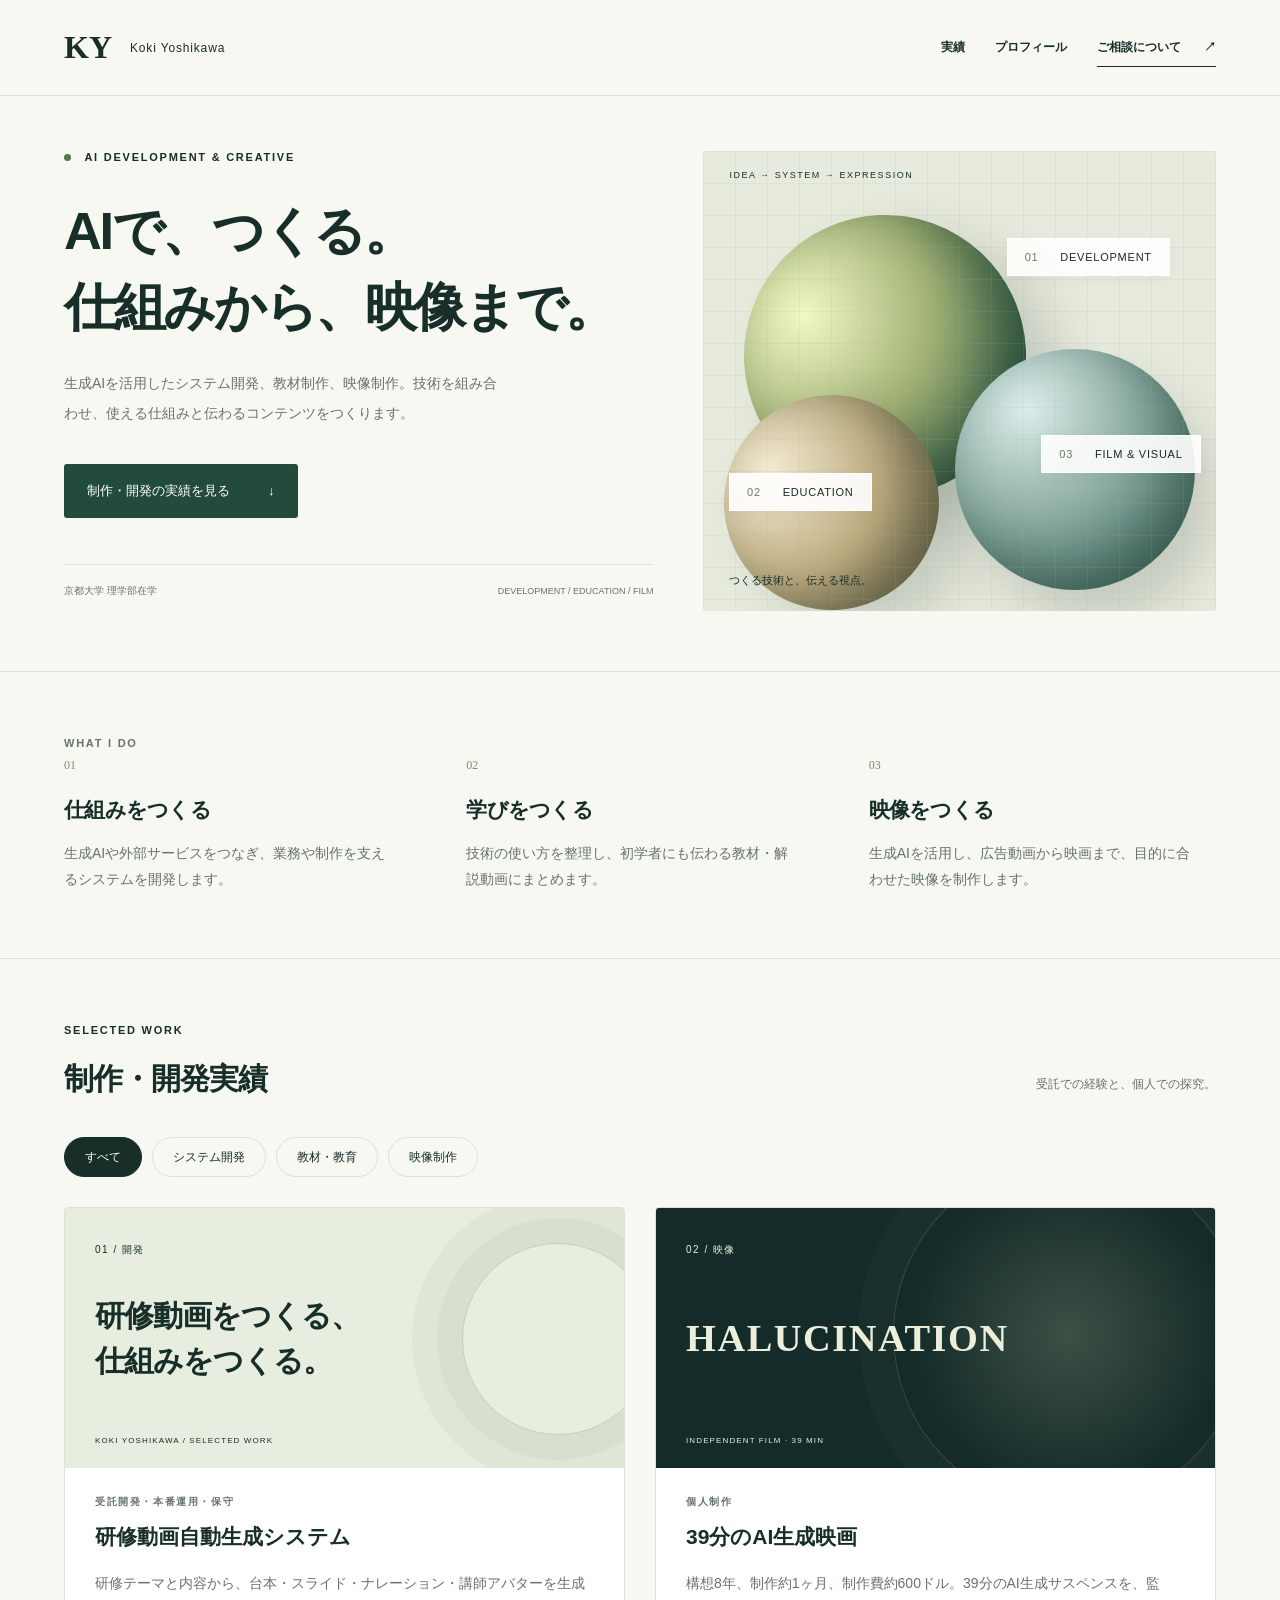
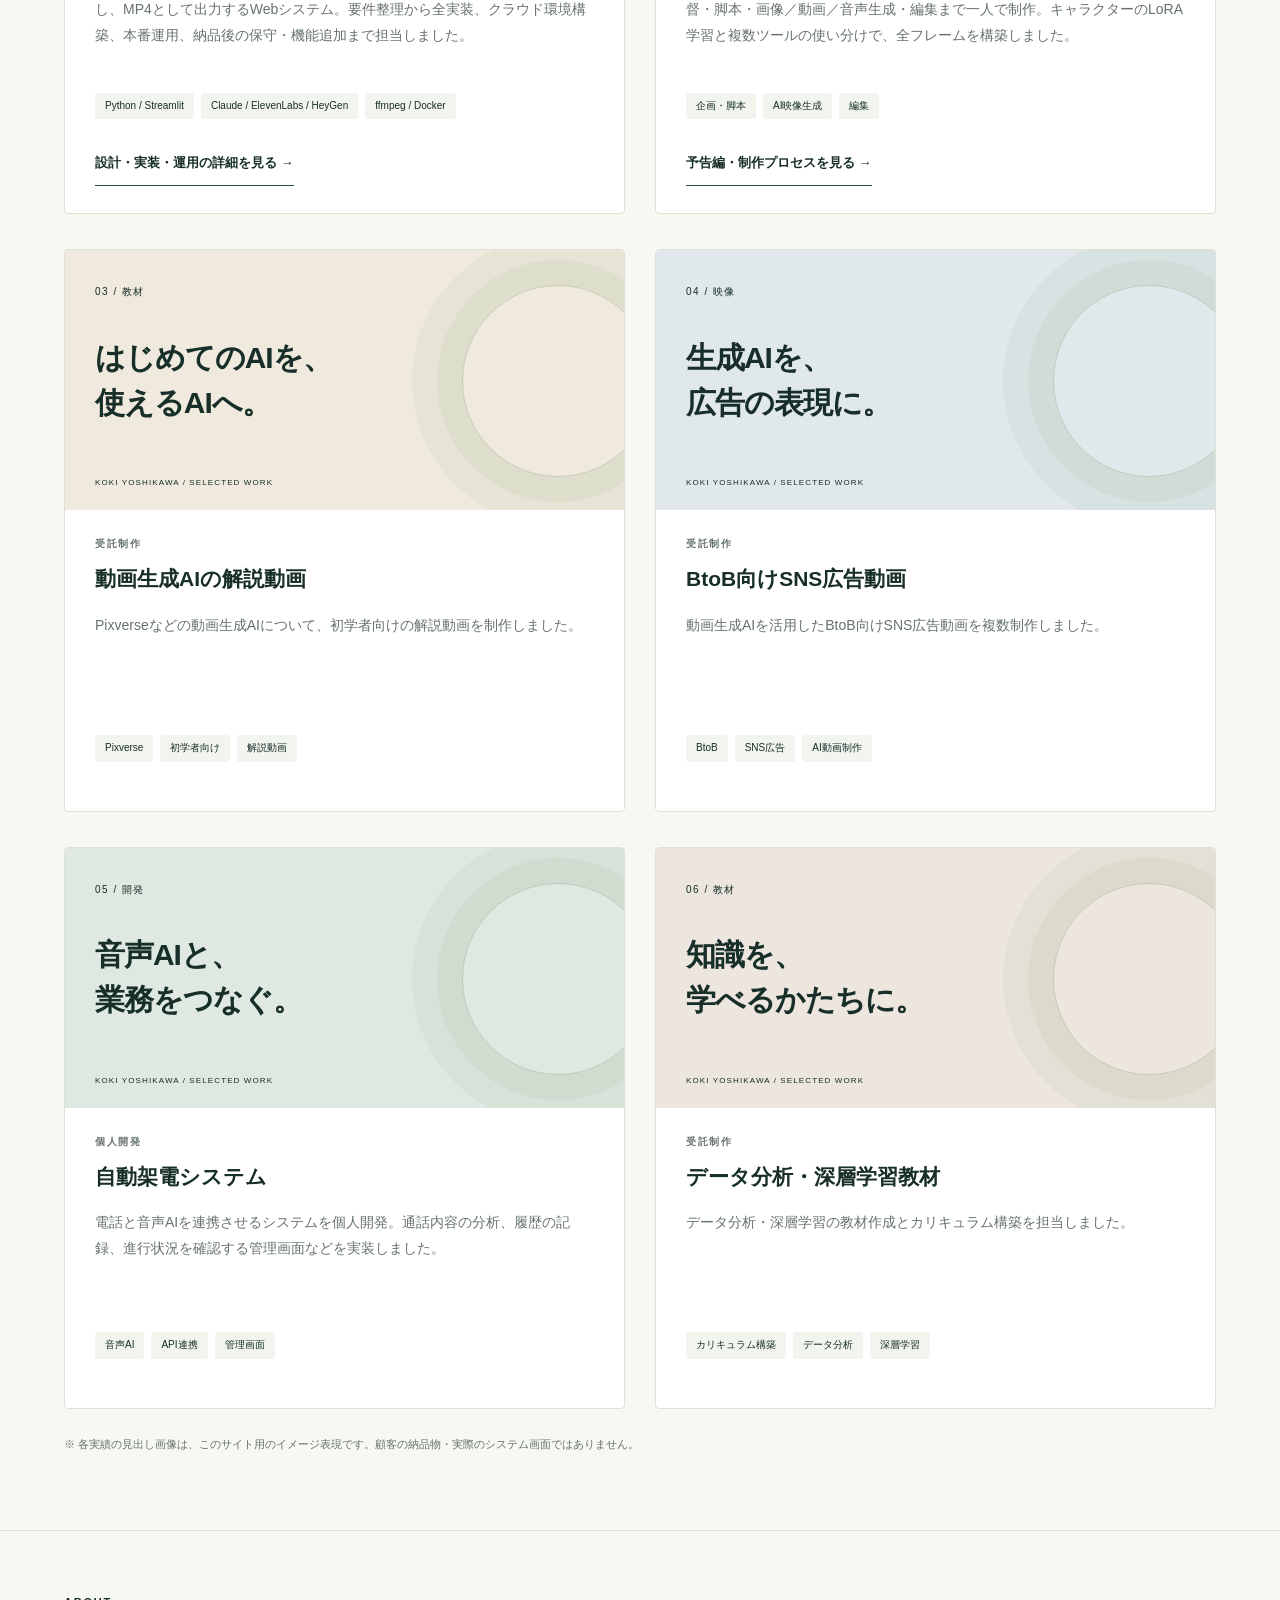
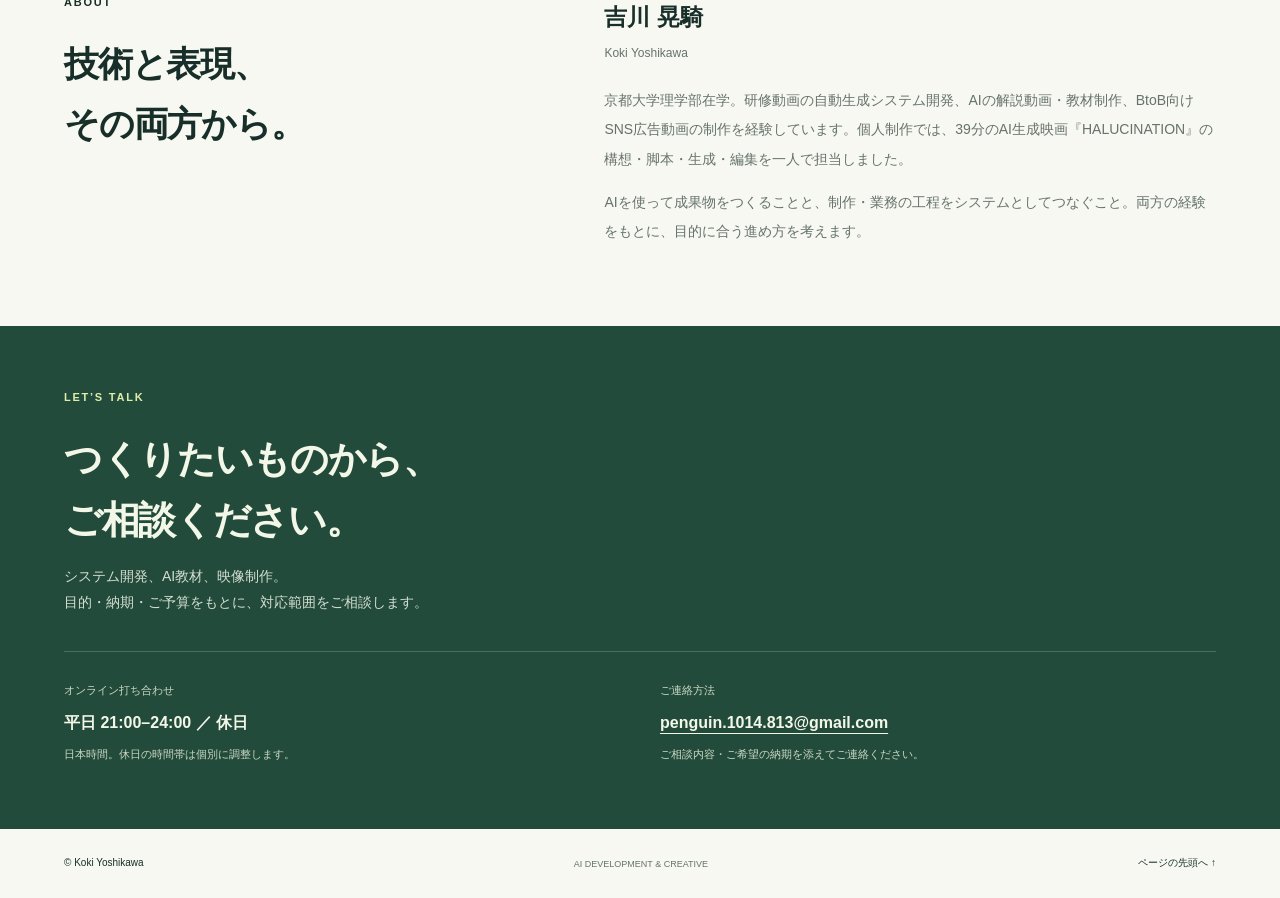
==== commit 27779b6d: "Add HALUCINATION trailers and detailed film production case study" ====
--- a/public/index.html
+++ b/public/index.html
@@ -1,5 +1,5 @@
 <!doctype html>
-<html lang="ja"><head><meta charset="utf-8"><meta name="viewport" content="width=device-width, initial-scale=1"><meta name="description" content="吉川晃騎のポートフォリオ。生成AIを活用した業務システム開発・教材制作・映像制作。"><meta name="robots" content="index,follow"><title>吉川晃騎 | AI Development & Creative</title><link rel="stylesheet" href="style.css"><script src="app.js" defer></script></head>
+<html lang="ja"><head><meta charset="utf-8"><meta name="viewport" content="width=device-width, initial-scale=1"><meta name="description" content="吉川晃騎のポートフォリオ。生成AIを活用した業務システム開発・教材制作・映像制作。"><meta name="robots" content="index,follow"><title>吉川晃騎 | AI Development & Creative</title><link rel="stylesheet" href="style.css?v=film1"><script src="app.js" defer></script></head>
 <body><a class="skip" href="#main">本文へ移動</a>
 <header><a class="brand" href="#">KY<span>Koki Yoshikawa</span></a><nav aria-label="メインナビゲーション"><a href="#work">実績</a><a href="#about">プロフィール</a><a href="#contact" class="nav-contact">ご相談について <span>↗</span></a></nav></header>
 <main id="main"><section class="hero"><div class="hero-copy"><p class="eyebrow"><span class="dot"></span> AI DEVELOPMENT & CREATIVE</p><h1>AIで、つくる。<br>仕組みから、映像まで。</h1><p class="intro">生成AIを活用したシステム開発、教材制作、映像制作。技術を組み合わせ、使える仕組みと伝わるコンテンツをつくります。</p><a class="button" href="#work">制作・開発の実績を見る <span>↓</span></a><div class="hero-bottom"><span>京都大学 理学部在学</span><span>DEVELOPMENT / EDUCATION / FILM</span></div></div><div class="hero-art" aria-label="開発・教材・映像の3領域を表す抽象図"><div class="orb orb-one"></div><div class="orb orb-two"></div><div class="orb orb-three"></div><div class="art-grid"></div><p class="art-top">IDEA → SYSTEM → EXPRESSION</p><div class="floating-label label-one"><span>01</span> DEVELOPMENT</div><div class="floating-label label-two"><span>02</span> EDUCATION</div><div class="floating-label label-three"><span>03</span> FILM & VISUAL</div><p class="art-foot">つくる技術と、伝える視点。</p></div></section>
@@ -9,7 +9,7 @@
     <div class="project-body"><p class="eyebrow">受託開発・本番運用・保守</p><h3>研修動画自動生成システム</h3><p>研修テーマと内容から、台本・スライド・ナレーション・講師アバターを生成し、MP4として出力するWebシステム。要件整理から全実装、クラウド環境構築、本番運用、納品後の保守・機能追加まで担当しました。</p><ul class="tags"><li>Python / Streamlit</li><li>Claude / ElevenLabs / HeyGen</li><li>ffmpeg / Docker</li></ul><a class="case-link" href="training.html">設計・実装・運用の詳細を見る →</a></div></article>
 <article class="project film" data-category="映像">
     <div class="project-art" aria-hidden="true"><span class="art-label">02 / 映像</span><div class="art-title">HALUCINATION</div><span class="art-caption">INDEPENDENT FILM · 39 MIN</span></div>
-    <div class="project-body"><p class="eyebrow">個人制作</p><h3>39分のAI生成映画</h3><p>心理サスペンス映画『HALUCINATION』を、構想・脚本・生成・編集まで一人で制作。複数の生成AIツールを組み合わせ、一つの映像作品として完成させました。</p><ul class="tags"><li>企画・脚本</li><li>AI映像生成</li><li>編集</li></ul></div></article>
+    <div class="project-body"><p class="eyebrow">個人制作</p><h3>39分のAI生成映画</h3><p>構想8年、制作約1ヶ月、制作費約600ドル。39分のAI生成サスペンスを、監督・脚本・画像／動画／音声生成・編集まで一人で制作。キャラクターのLoRA学習と複数ツールの使い分けで、全フレームを構築しました。</p><ul class="tags"><li>企画・脚本</li><li>AI映像生成</li><li>編集</li></ul><a class="case-link" href="halucination.html">予告編・制作プロセスを見る →</a></div></article>
 <article class="project tutorial" data-category="教材">
     <div class="project-art" aria-hidden="true"><span class="art-label">03 / 教材</span><div class="art-title">はじめてのAIを、<br>使えるAIへ。</div><span class="art-caption">KOKI YOSHIKAWA / SELECTED WORK</span></div>
     <div class="project-body"><p class="eyebrow">受託制作</p><h3>動画生成AIの解説動画</h3><p>Pixverseなどの動画生成AIについて、初学者向けの解説動画を制作しました。</p><ul class="tags"><li>Pixverse</li><li>初学者向け</li><li>解説動画</li></ul></div></article>
--- a/public/style.css
+++ b/public/style.css
@@ -3,3 +3,7 @@
 .email-link{text-decoration:underline;text-underline-offset:5px;overflow-wrap:anywhere}.email-link:hover{color:var(--lime)}
 
 .orb-one{width:55%;height:auto;aspect-ratio:1;left:8%;top:14%}.orb-two{width:42%;height:auto;aspect-ratio:1;left:4%;top:53%;mix-blend-mode:normal}.orb-three{width:47%;height:auto;aspect-ratio:1;left:49%;top:43%;background:radial-gradient(circle at 30% 25%,#dbece9,#81a49a 50%,#305951);transform:none}.label-one{top:19%;right:9%}.label-two{top:70%;left:5%}.label-three{bottom:30%;right:3%}.case-link{display:inline-block;font-size:13px;font-weight:bold;border-bottom:1px solid var(--green);padding:10px 0}.case-study{max-width:940px;margin:auto;padding:65px 30px}.case-study h1{font-size:clamp(32px,5vw,55px)}.case-study .case-lead{font-size:18px}.case-meta{display:grid;grid-template-columns:120px 1fr;border-top:1px solid var(--line);margin:35px 0}.case-meta dt,.case-meta dd{margin:0;padding:14px 0;border-bottom:1px solid var(--line);font-size:14px}.case-meta dt{font-weight:bold}.case-toc{display:flex;flex-wrap:wrap;justify-content:flex-start;gap:16px;font-size:13px;background:#e7eddf;padding:20px}.case-study section{padding:40px 0;border-bottom:1px solid var(--line)}.case-study h2{margin-bottom:24px}.case-study h3{margin-top:28px;font-size:19px}.case-study p,.case-study li{font-size:15px;line-height:2}.case-study strong{color:var(--green)}.case-study table{width:100%;border-collapse:collapse;font-size:14px}.case-study th,.case-study td{padding:13px;text-align:left;border-bottom:1px solid var(--line)}.case-study th{background:#e7eddf}.table-wrap{overflow:auto}.pipeline{padding:0;list-style:none;display:flex;flex-wrap:wrap;gap:8px}.pipeline li{padding:8px 12px;background:var(--green);color:white;font-size:12px}.pipeline li:not(:last-child):after{content:' →';color:var(--lime)}.case-steps{padding-left:24px}.case-note{color:var(--muted);font-size:12px!important}.impact-list{list-style:none;padding:0}.case-study code{overflow-wrap:anywhere}@media(max-width:600px){.case-study{padding:35px 20px}.case-meta{grid-template-columns:85px 1fr}.case-study h2{font-size:25px}.case-toc{gap:12px}.case-study .case-lead{font-size:16px}}
+
+.case-study{max-width:1160px}.case-study>section{max-width:920px;margin:auto;padding:55px 0}.case-study>h1{max-width:900px}.case-visual{margin:35px 0}.case-visual img{display:block;width:100%;height:auto;border-radius:18px}.case-visual figcaption{font-size:11px;color:var(--muted);margin-top:10px}.case-highlights{display:grid;grid-template-columns:repeat(3,1fr);gap:16px;margin:30px 0}.case-highlights>div{padding:23px;background:#eaf0e3;border-radius:12px}.case-highlights span,.resolution-grid span{display:block;font-size:12px;color:var(--muted);margin-bottom:10px}.case-highlights strong{display:block;font-size:21px}.case-highlights p{font-size:12px;margin-bottom:0}.case-toc{border-radius:10px}.case-toc a:hover{text-decoration:underline}.resolution-grid{display:grid;grid-template-columns:1fr 1fr;gap:16px;margin-bottom:38px}.resolution-grid>div{border-left:3px solid #88a568;background:white;padding:22px;border-radius:0 10px 10px 0}.resolution-grid strong{font-size:17px}.impact-list{display:grid;grid-template-columns:1fr 1fr;gap:18px}.impact-list>li{padding:24px;background:#eaf0e3;border-radius:12px}.impact-list h3{margin-top:0}.case-study section>h2{padding-bottom:18px;border-bottom:1px solid var(--line)}@media(max-width:650px){.case-highlights{grid-template-columns:1fr}.case-highlights>div{padding:18px}.resolution-grid,.impact-list{grid-template-columns:1fr}.case-visual{margin:25px -8px}.case-study>section{padding:35px 0}.case-highlights strong{font-size:19px}}
+
+.film-page{background:#101b1a;color:#e8ebe2}.film-page header{border-color:#33433d}.film-hero{padding:95px 6% 80px;text-align:center;background:radial-gradient(ellipse at 50% 65%,#41554b55,transparent 65%),linear-gradient(120deg,#101b1a,#23352c)}.film-hero h1{font-family:Georgia,serif;font-size:clamp(32px,8vw,100px);letter-spacing:.08em;overflow-wrap:anywhere;margin:30px 0 0}.film-jp{letter-spacing:.4em;color:#c0cbb4}.film-logline{font-size:clamp(18px,3vw,30px);margin-top:40px}.film-hero .button,.film-page .button{background:#d4ddb9;color:#182d25}.film-content{max-width:1060px;margin:auto;padding:0 30px}.film-content>section{padding:65px 0;border-bottom:1px solid #34453b}.film-content .eyebrow{color:#bdc99f}.film-content h2{margin-bottom:25px;font-size:clamp(24px,3vw,34px)}.film-content p{line-height:2;color:#c3cdc4;font-size:15px}.film-content .film-story{font-size:20px;color:#f0f1e8}.trailer-player{aspect-ratio:16/9;background:#000;border:1px solid #3c4b40;border-radius:10px;overflow:hidden}.trailer-player iframe{width:100%;height:100%;border:0;display:block}.trailer-options{display:flex;flex-wrap:wrap;gap:10px;margin:20px 0}.trailer-options button{border:1px solid #60735c;border-radius:30px;background:transparent;color:#dce4cf;padding:10px 20px;cursor:pointer;font-size:13px}.trailer-options button[aria-pressed=true]{background:#d4ddb9;color:#182d25}.trailer-fallback a,.film-links a{border-bottom:1px solid #76866b;padding-bottom:4px}.film-links{display:flex;flex-wrap:wrap;gap:25px}.film-facts{display:grid;grid-template-columns:repeat(4,1fr);margin-top:40px;border:1px solid #3b4c40;border-radius:12px}.film-facts>div{padding:25px;text-align:center}.film-facts strong{font:36px Georgia,serif;color:#d8e5bf}.film-facts strong span{font:15px sans-serif;margin-left:4px}.film-facts p{font-size:12px;margin:10px 0 0}.film-caption{font-size:12px!important}.film-process{list-style:none;padding:0;counter-reset:process;display:grid;gap:20px}.film-process li{padding:28px 32px;border-left:3px solid #91a375;background:#1a2923;border-radius:0 12px 12px 0}.film-process span{font:11px Arial;letter-spacing:.15em;color:#b7c899}.film-process h3{margin-top:14px}.film-process p{margin-bottom:0}.film-decisions{display:grid;grid-template-columns:1fr 1fr;gap:18px}.film-decisions article{padding:26px;border:1px solid #3b4c40;border-radius:12px}.film-tools{display:grid;grid-template-columns:180px 1fr}.film-tools dt,.film-tools dd{margin:0;padding:18px 0;border-bottom:1px solid #34453b;font-size:14px}.film-tools dd{color:#c3cdc4}.film-director-en{font:16px Georgia;color:#b7c899}.film-page blockquote{margin:30px 0;padding:20px 25px;border-left:2px solid #9dad7a;font-size:19px;line-height:2}.film-page footer{color:#bbc8b5}@media(max-width:600px){.film-hero{padding:65px 20px 50px}.film-content{padding:0 20px}.film-content>section{padding:40px 0}.film-facts{grid-template-columns:1fr 1fr}.film-decisions{grid-template-columns:1fr}.film-tools{grid-template-columns:1fr}.film-tools dt{padding-bottom:0;border:0;color:#d8e5bf}.film-tools dd{padding-top:8px}.film-process li{padding:22px}.trailer-options button{font-size:12px;padding:8px 13px}.film-page blockquote{font-size:16px}}
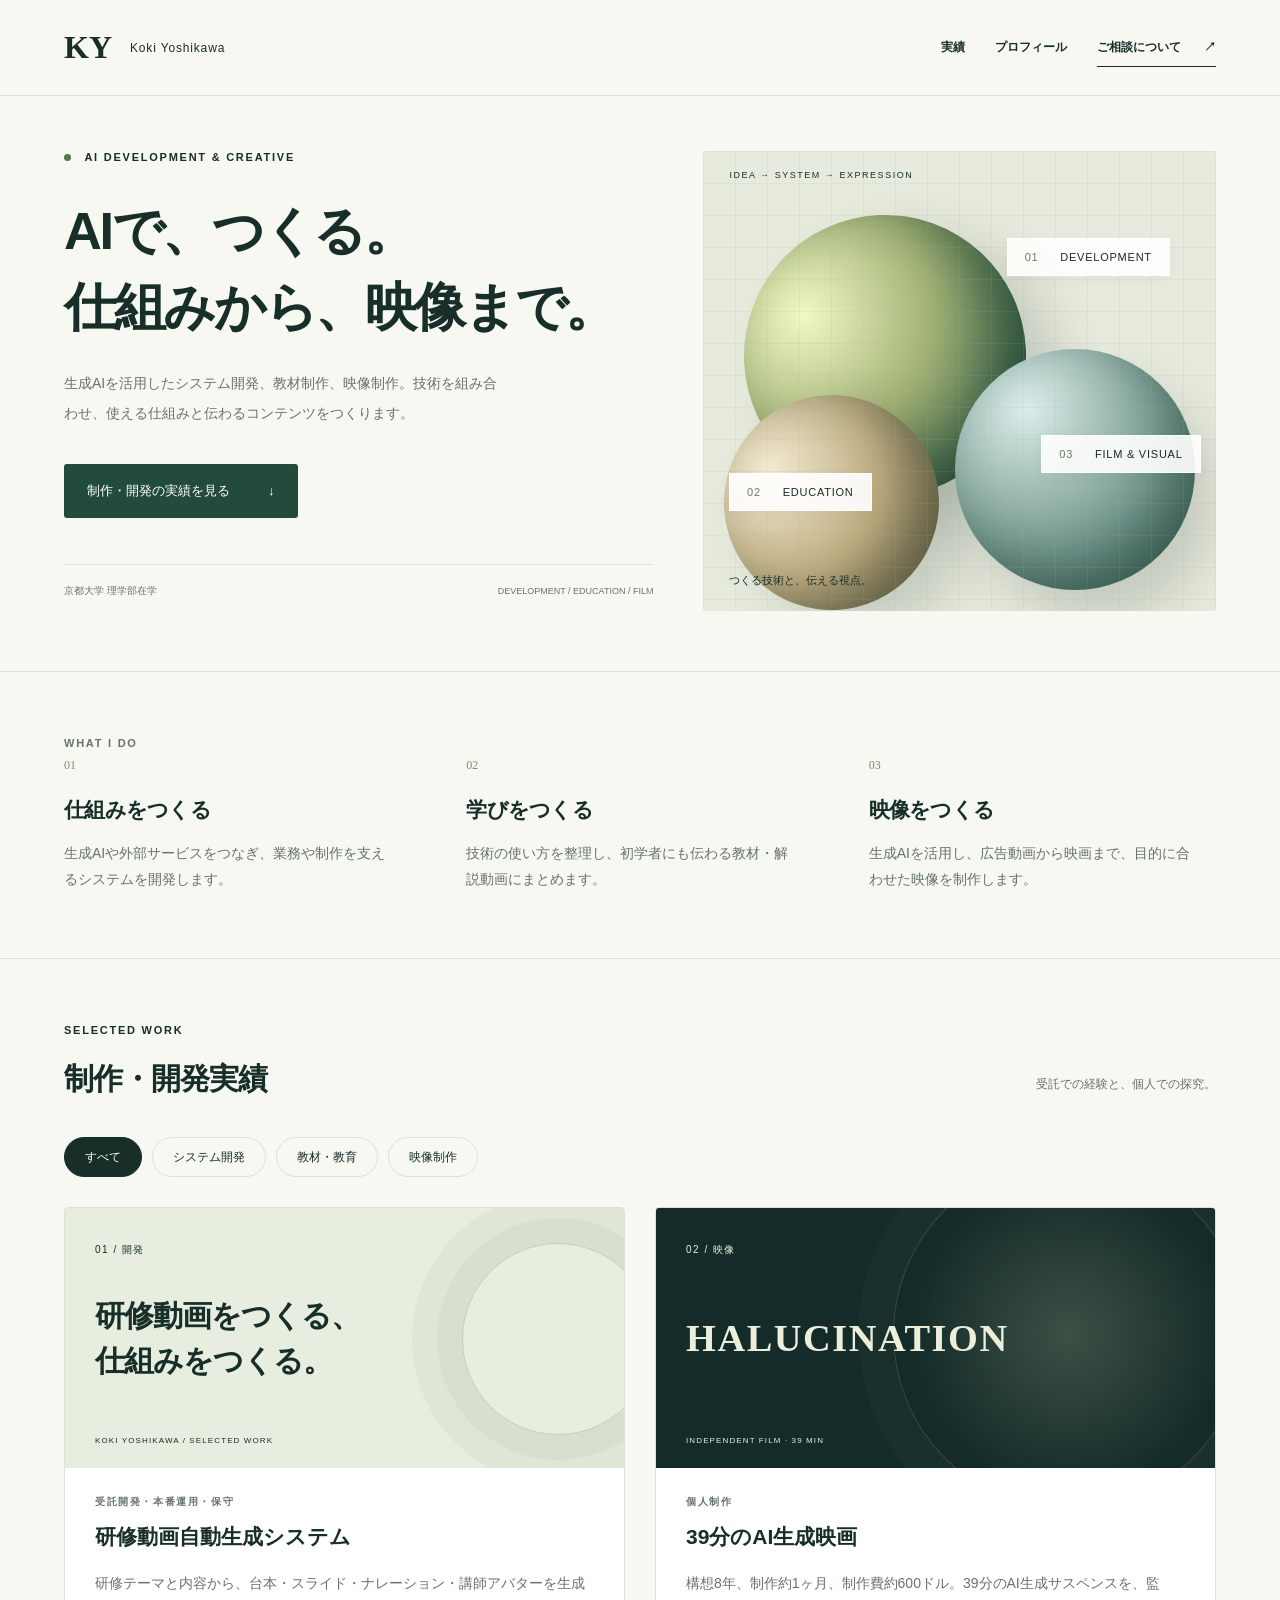
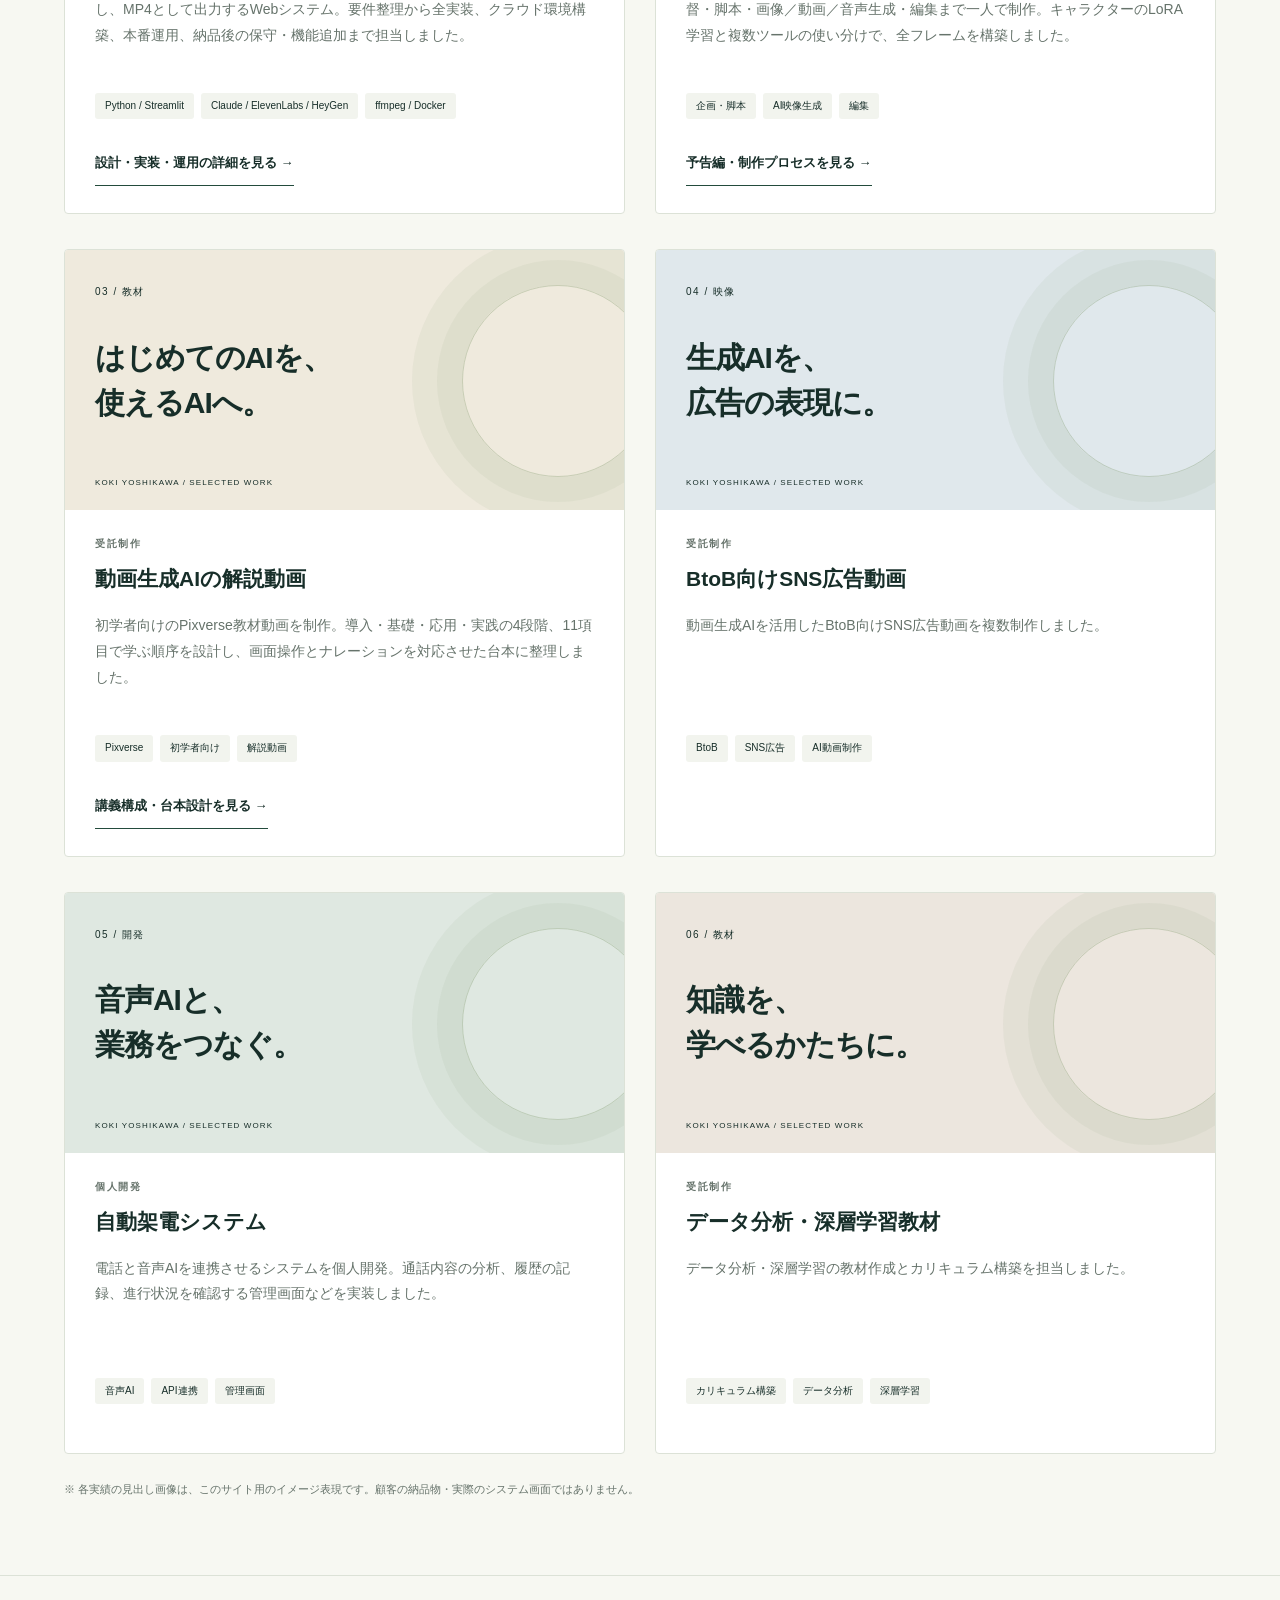
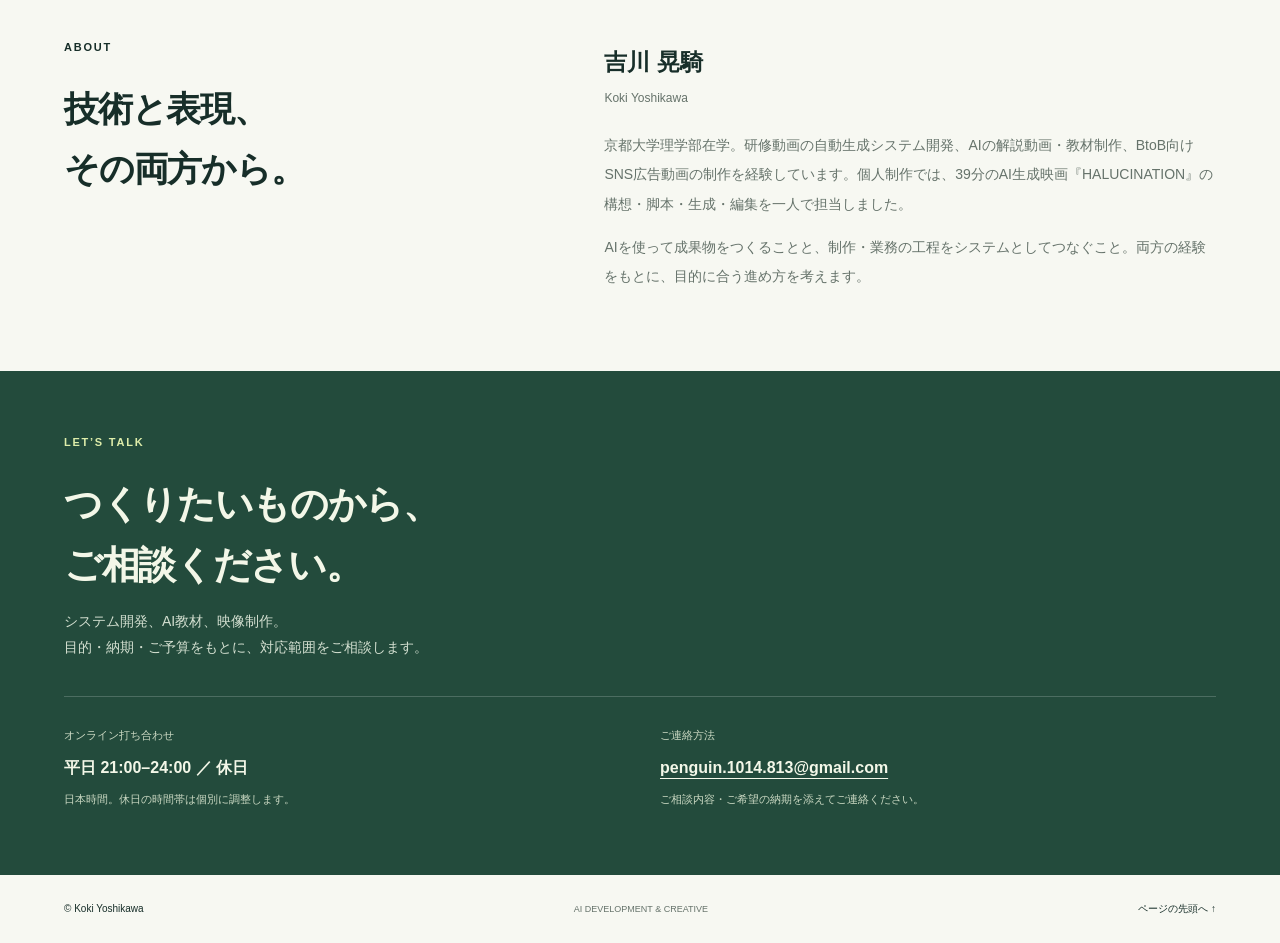
==== commit cc4a5a1a: "Present Pixverse curriculum and script design case study" ====
--- a/public/index.html
+++ b/public/index.html
@@ -12,7 +12,7 @@
     <div class="project-body"><p class="eyebrow">個人制作</p><h3>39分のAI生成映画</h3><p>構想8年、制作約1ヶ月、制作費約600ドル。39分のAI生成サスペンスを、監督・脚本・画像／動画／音声生成・編集まで一人で制作。キャラクターのLoRA学習と複数ツールの使い分けで、全フレームを構築しました。</p><ul class="tags"><li>企画・脚本</li><li>AI映像生成</li><li>編集</li></ul><a class="case-link" href="halucination.html">予告編・制作プロセスを見る →</a></div></article>
 <article class="project tutorial" data-category="教材">
     <div class="project-art" aria-hidden="true"><span class="art-label">03 / 教材</span><div class="art-title">はじめてのAIを、<br>使えるAIへ。</div><span class="art-caption">KOKI YOSHIKAWA / SELECTED WORK</span></div>
-    <div class="project-body"><p class="eyebrow">受託制作</p><h3>動画生成AIの解説動画</h3><p>Pixverseなどの動画生成AIについて、初学者向けの解説動画を制作しました。</p><ul class="tags"><li>Pixverse</li><li>初学者向け</li><li>解説動画</li></ul></div></article>
+    <div class="project-body"><p class="eyebrow">受託制作</p><h3>動画生成AIの解説動画</h3><p>初学者向けのPixverse教材動画を制作。導入・基礎・応用・実践の4段階、11項目で学ぶ順序を設計し、画面操作とナレーションを対応させた台本に整理しました。</p><ul class="tags"><li>Pixverse</li><li>初学者向け</li><li>解説動画</li></ul><a class="case-link" href="pixverse.html">講義構成・台本設計を見る →</a></div></article>
 <article class="project ads" data-category="映像">
     <div class="project-art" aria-hidden="true"><span class="art-label">04 / 映像</span><div class="art-title">生成AIを、<br>広告の表現に。</div><span class="art-caption">KOKI YOSHIKAWA / SELECTED WORK</span></div>
     <div class="project-body"><p class="eyebrow">受託制作</p><h3>BtoB向けSNS広告動画</h3><p>動画生成AIを活用したBtoB向けSNS広告動画を複数制作しました。</p><ul class="tags"><li>BtoB</li><li>SNS広告</li><li>AI動画制作</li></ul></div></article>
--- a/public/style.css
+++ b/public/style.css
@@ -7,3 +7,5 @@
 .case-study{max-width:1160px}.case-study>section{max-width:920px;margin:auto;padding:55px 0}.case-study>h1{max-width:900px}.case-visual{margin:35px 0}.case-visual img{display:block;width:100%;height:auto;border-radius:18px}.case-visual figcaption{font-size:11px;color:var(--muted);margin-top:10px}.case-highlights{display:grid;grid-template-columns:repeat(3,1fr);gap:16px;margin:30px 0}.case-highlights>div{padding:23px;background:#eaf0e3;border-radius:12px}.case-highlights span,.resolution-grid span{display:block;font-size:12px;color:var(--muted);margin-bottom:10px}.case-highlights strong{display:block;font-size:21px}.case-highlights p{font-size:12px;margin-bottom:0}.case-toc{border-radius:10px}.case-toc a:hover{text-decoration:underline}.resolution-grid{display:grid;grid-template-columns:1fr 1fr;gap:16px;margin-bottom:38px}.resolution-grid>div{border-left:3px solid #88a568;background:white;padding:22px;border-radius:0 10px 10px 0}.resolution-grid strong{font-size:17px}.impact-list{display:grid;grid-template-columns:1fr 1fr;gap:18px}.impact-list>li{padding:24px;background:#eaf0e3;border-radius:12px}.impact-list h3{margin-top:0}.case-study section>h2{padding-bottom:18px;border-bottom:1px solid var(--line)}@media(max-width:650px){.case-highlights{grid-template-columns:1fr}.case-highlights>div{padding:18px}.resolution-grid,.impact-list{grid-template-columns:1fr}.case-visual{margin:25px -8px}.case-study>section{padding:35px 0}.case-highlights strong{font-size:19px}}
 
 .film-page{background:#101b1a;color:#e8ebe2}.film-page header{border-color:#33433d}.film-hero{padding:95px 6% 80px;text-align:center;background:radial-gradient(ellipse at 50% 65%,#41554b55,transparent 65%),linear-gradient(120deg,#101b1a,#23352c)}.film-hero h1{font-family:Georgia,serif;font-size:clamp(32px,8vw,100px);letter-spacing:.08em;overflow-wrap:anywhere;margin:30px 0 0}.film-jp{letter-spacing:.4em;color:#c0cbb4}.film-logline{font-size:clamp(18px,3vw,30px);margin-top:40px}.film-hero .button,.film-page .button{background:#d4ddb9;color:#182d25}.film-content{max-width:1060px;margin:auto;padding:0 30px}.film-content>section{padding:65px 0;border-bottom:1px solid #34453b}.film-content .eyebrow{color:#bdc99f}.film-content h2{margin-bottom:25px;font-size:clamp(24px,3vw,34px)}.film-content p{line-height:2;color:#c3cdc4;font-size:15px}.film-content .film-story{font-size:20px;color:#f0f1e8}.trailer-player{aspect-ratio:16/9;background:#000;border:1px solid #3c4b40;border-radius:10px;overflow:hidden}.trailer-player iframe{width:100%;height:100%;border:0;display:block}.trailer-options{display:flex;flex-wrap:wrap;gap:10px;margin:20px 0}.trailer-options button{border:1px solid #60735c;border-radius:30px;background:transparent;color:#dce4cf;padding:10px 20px;cursor:pointer;font-size:13px}.trailer-options button[aria-pressed=true]{background:#d4ddb9;color:#182d25}.trailer-fallback a,.film-links a{border-bottom:1px solid #76866b;padding-bottom:4px}.film-links{display:flex;flex-wrap:wrap;gap:25px}.film-facts{display:grid;grid-template-columns:repeat(4,1fr);margin-top:40px;border:1px solid #3b4c40;border-radius:12px}.film-facts>div{padding:25px;text-align:center}.film-facts strong{font:36px Georgia,serif;color:#d8e5bf}.film-facts strong span{font:15px sans-serif;margin-left:4px}.film-facts p{font-size:12px;margin:10px 0 0}.film-caption{font-size:12px!important}.film-process{list-style:none;padding:0;counter-reset:process;display:grid;gap:20px}.film-process li{padding:28px 32px;border-left:3px solid #91a375;background:#1a2923;border-radius:0 12px 12px 0}.film-process span{font:11px Arial;letter-spacing:.15em;color:#b7c899}.film-process h3{margin-top:14px}.film-process p{margin-bottom:0}.film-decisions{display:grid;grid-template-columns:1fr 1fr;gap:18px}.film-decisions article{padding:26px;border:1px solid #3b4c40;border-radius:12px}.film-tools{display:grid;grid-template-columns:180px 1fr}.film-tools dt,.film-tools dd{margin:0;padding:18px 0;border-bottom:1px solid #34453b;font-size:14px}.film-tools dd{color:#c3cdc4}.film-director-en{font:16px Georgia;color:#b7c899}.film-page blockquote{margin:30px 0;padding:20px 25px;border-left:2px solid #9dad7a;font-size:19px;line-height:2}.film-page footer{color:#bbc8b5}@media(max-width:600px){.film-hero{padding:65px 20px 50px}.film-content{padding:0 20px}.film-content>section{padding:40px 0}.film-facts{grid-template-columns:1fr 1fr}.film-decisions{grid-template-columns:1fr}.film-tools{grid-template-columns:1fr}.film-tools dt{padding-bottom:0;border:0;color:#d8e5bf}.film-tools dd{padding-top:8px}.film-process li{padding:22px}.trailer-options button{font-size:12px;padding:8px 13px}.film-page blockquote{font-size:16px}}
+
+.learning-journey{display:grid;grid-template-columns:repeat(4,1fr);list-style:none;padding:0;gap:16px}.learning-journey li{position:relative;background:#234b3c;color:white;border-radius:12px;padding:24px 18px}.learning-journey li:not(:last-child):after{content:'→';position:absolute;right:-15px;top:45%;color:#234b3c;z-index:1}.learning-journey span{font:11px Arial;letter-spacing:.1em;color:#deedaa}.learning-journey h3{margin:15px 0;font-size:21px}.learning-journey p{font-size:14px}.learning-journey small{font-size:12px;color:#d1dfc7}.curriculum-grid{display:grid;grid-template-columns:1fr 1fr;gap:18px}.curriculum-grid article{background:white;border:1px solid var(--line);border-radius:12px;padding:25px}.curriculum-grid span{font-size:11px;color:#667d51;font-weight:bold}.curriculum-grid h3{margin-top:12px;font-size:19px}.curriculum-grid p{font-size:14px}.script-map{display:grid;grid-template-columns:1fr 1fr;border:1px solid var(--line);border-radius:12px;overflow:hidden}.script-map>div{padding:20px;background:white;border-bottom:1px solid var(--line);font-size:14px}.script-map>div:nth-child(2n+1){border-right:1px solid var(--line)}.script-map .script-head{background:#234b3c;color:white;font-weight:bold}@media(max-width:750px){.learning-journey{grid-template-columns:1fr 1fr}.learning-journey li:after{display:none}}@media(max-width:520px){.learning-journey,.curriculum-grid{grid-template-columns:1fr}.learning-journey li{padding:20px}.script-map>div{padding:13px;font-size:12px}.curriculum-grid article{padding:22px}}
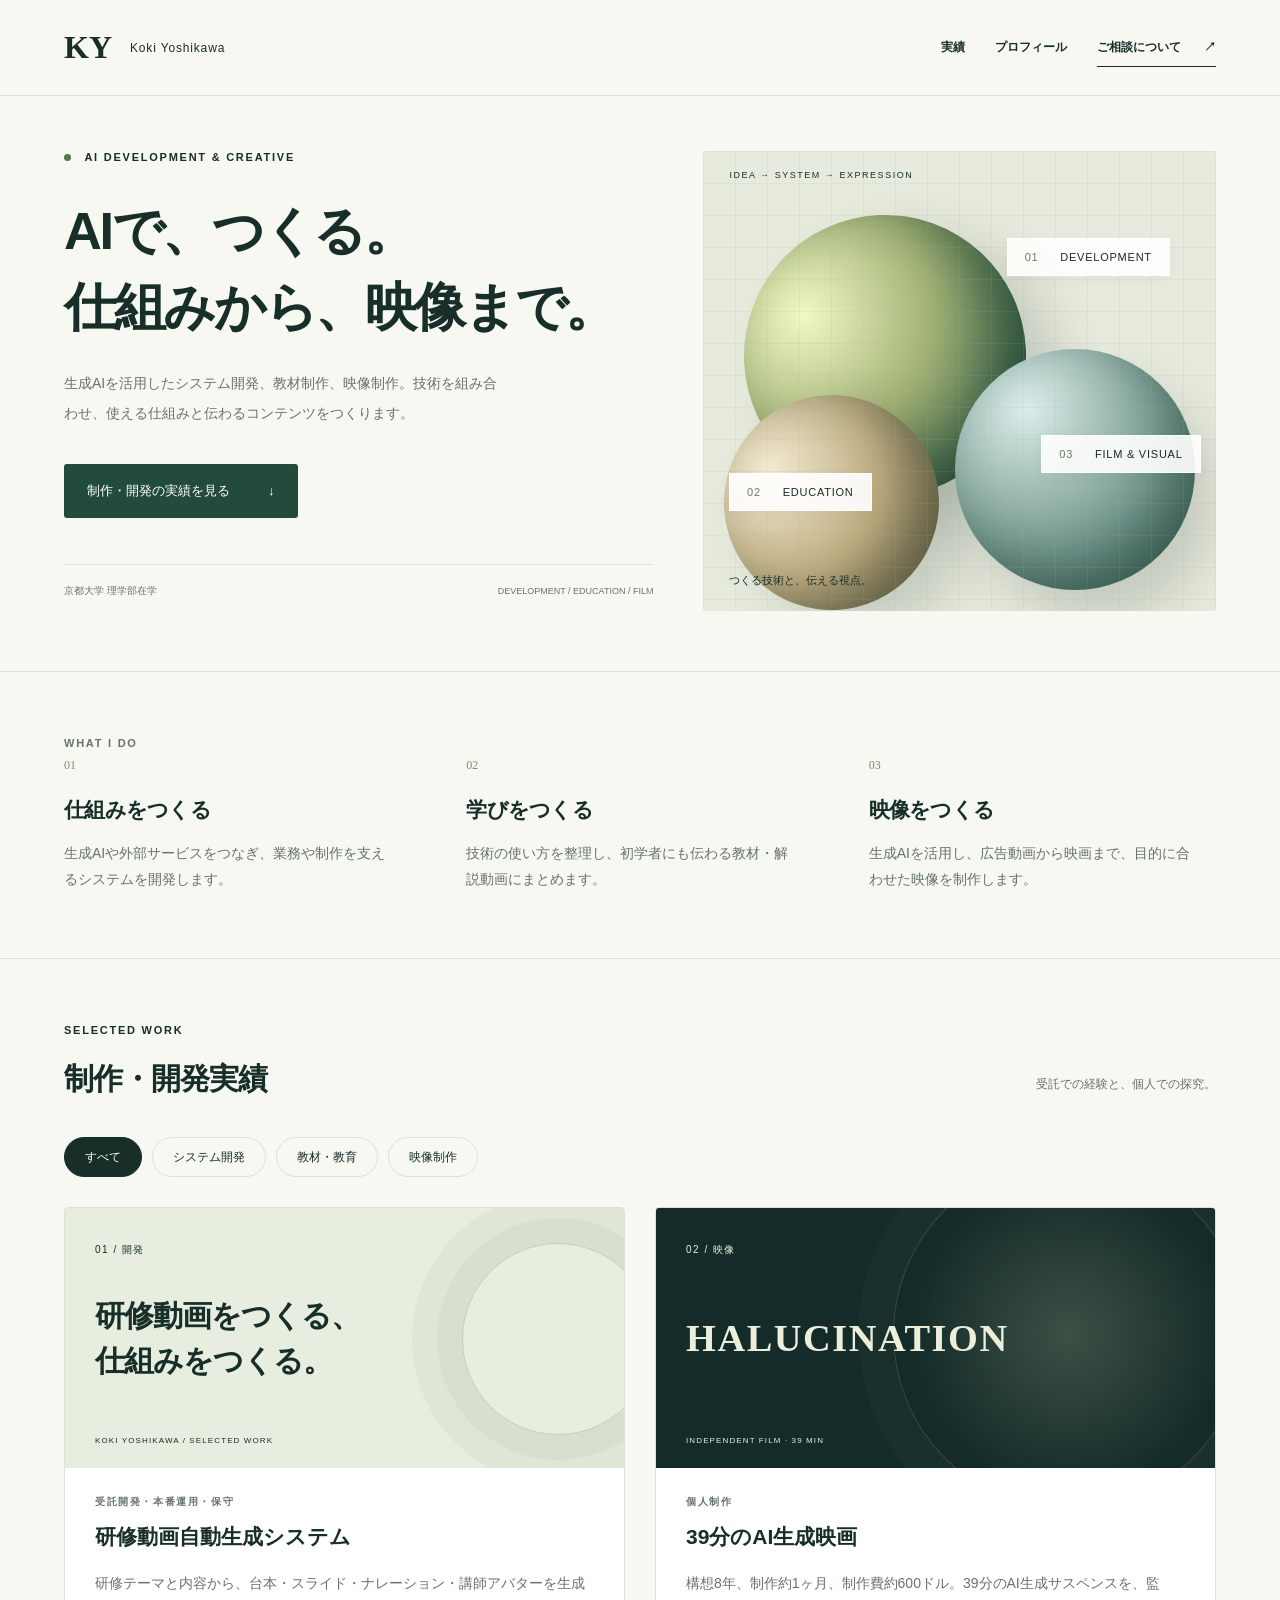
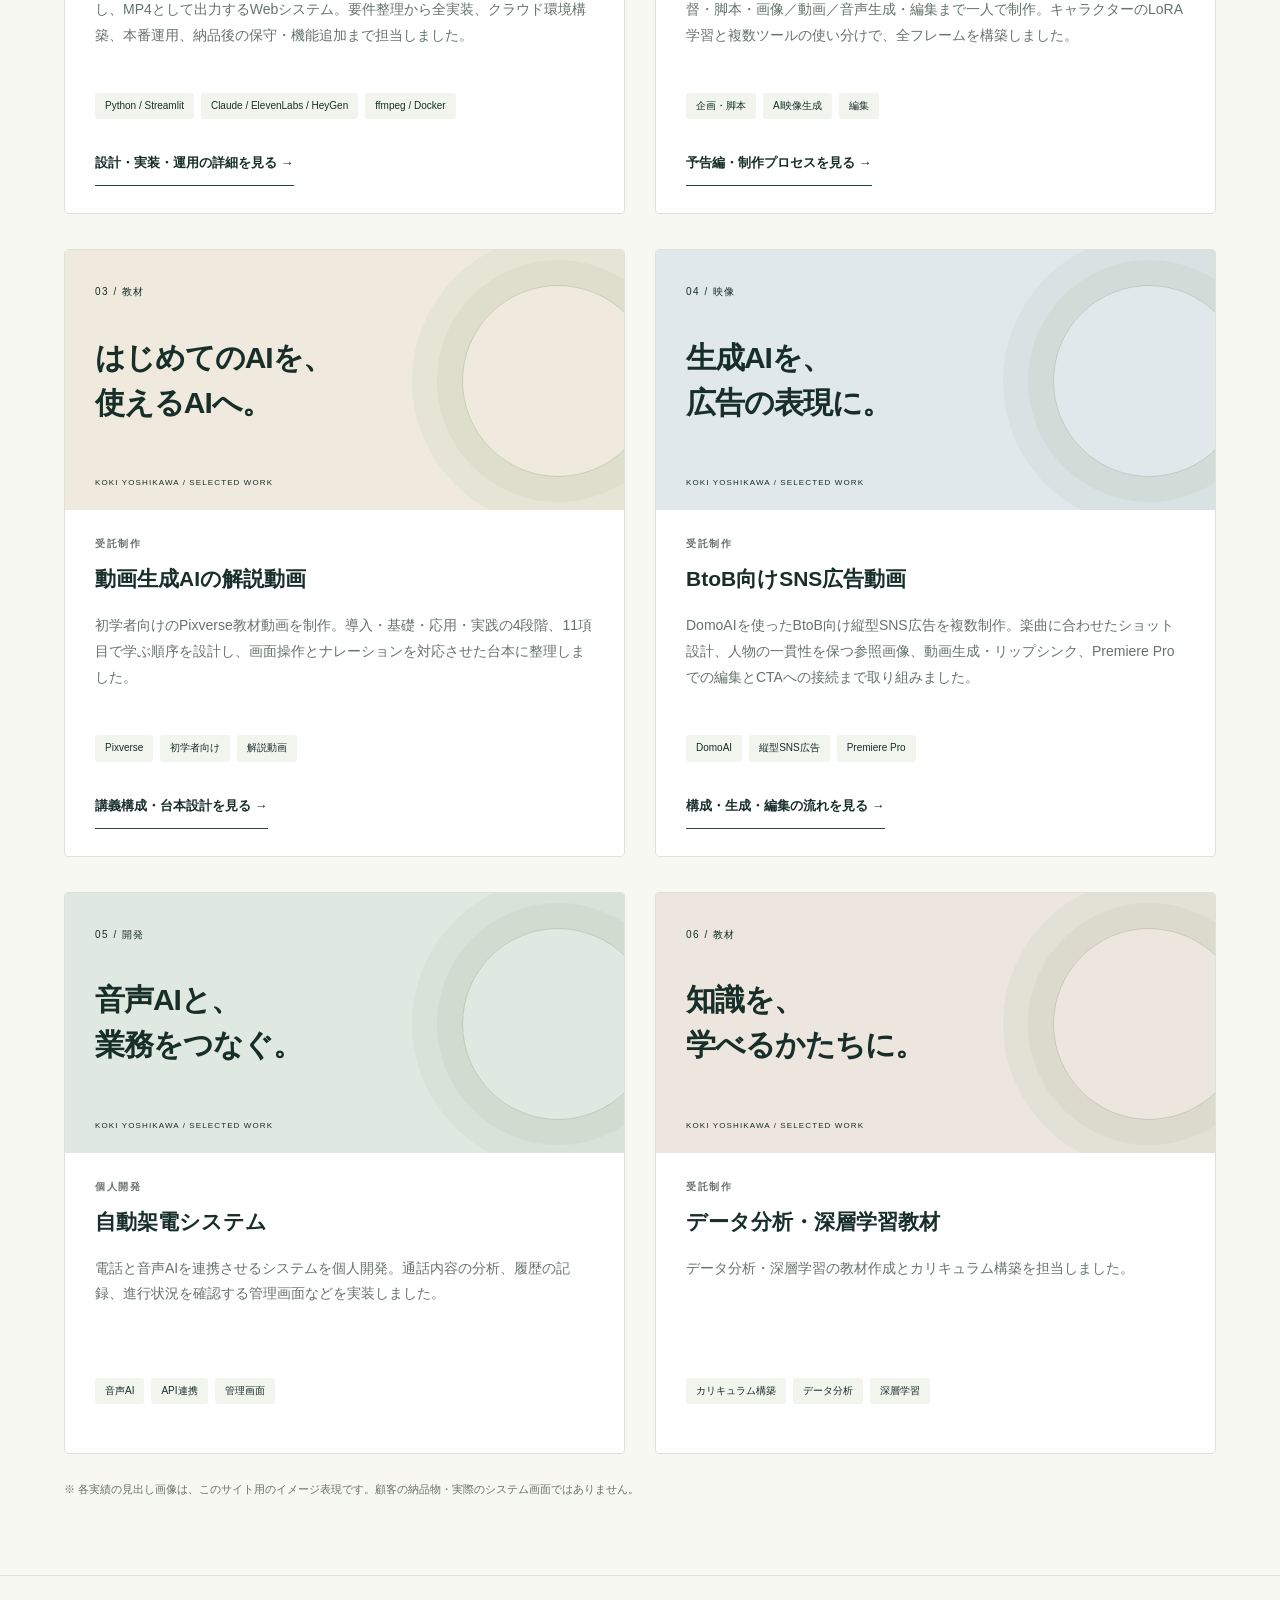
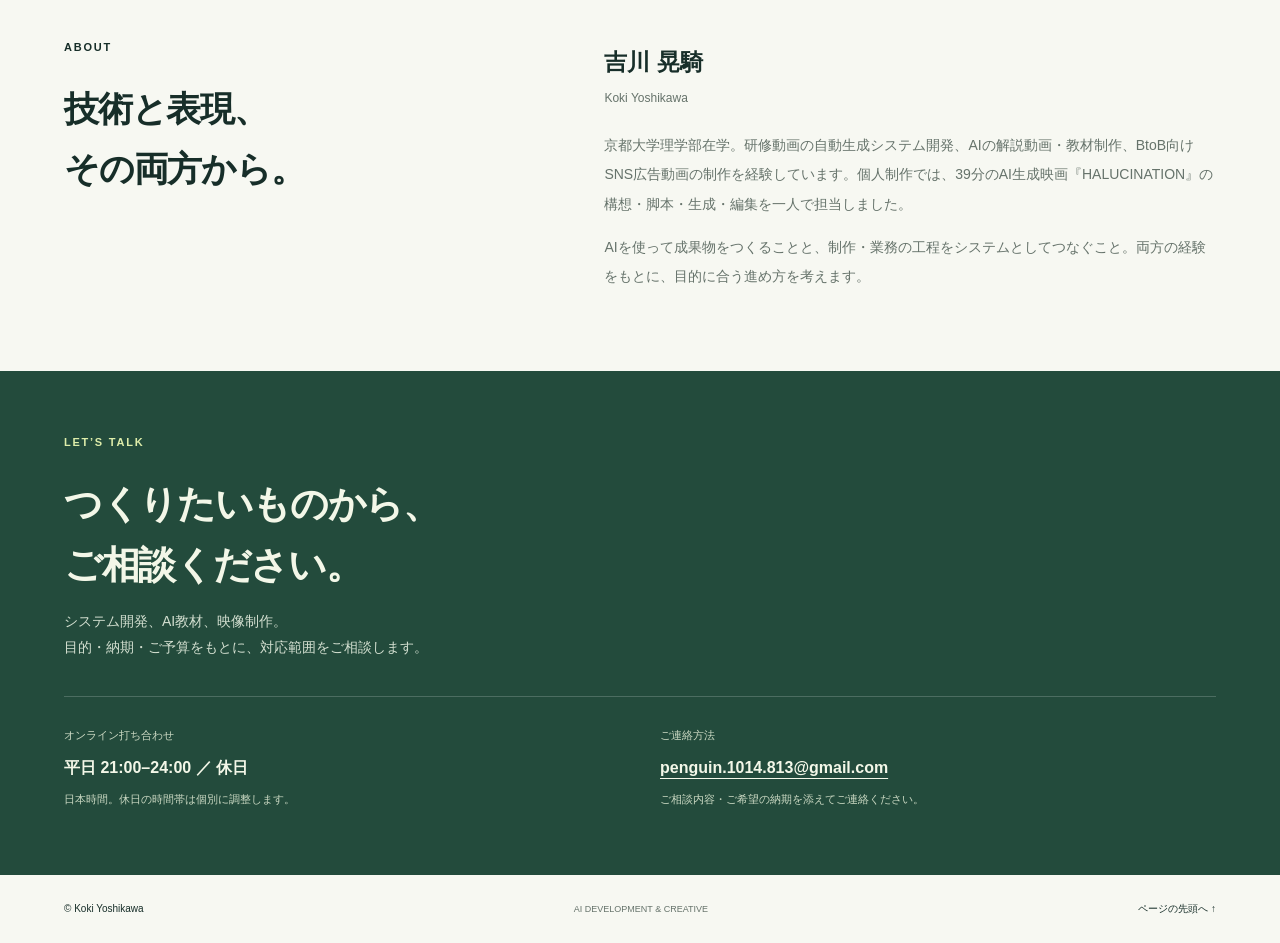
==== commit 3ae5c401: "Add illustrated DomoAI advertising case study" ====
--- a/public/index.html
+++ b/public/index.html
@@ -15,7 +15,7 @@
     <div class="project-body"><p class="eyebrow">受託制作</p><h3>動画生成AIの解説動画</h3><p>初学者向けのPixverse教材動画を制作。導入・基礎・応用・実践の4段階、11項目で学ぶ順序を設計し、画面操作とナレーションを対応させた台本に整理しました。</p><ul class="tags"><li>Pixverse</li><li>初学者向け</li><li>解説動画</li></ul><a class="case-link" href="pixverse.html">講義構成・台本設計を見る →</a></div></article>
 <article class="project ads" data-category="映像">
     <div class="project-art" aria-hidden="true"><span class="art-label">04 / 映像</span><div class="art-title">生成AIを、<br>広告の表現に。</div><span class="art-caption">KOKI YOSHIKAWA / SELECTED WORK</span></div>
-    <div class="project-body"><p class="eyebrow">受託制作</p><h3>BtoB向けSNS広告動画</h3><p>動画生成AIを活用したBtoB向けSNS広告動画を複数制作しました。</p><ul class="tags"><li>BtoB</li><li>SNS広告</li><li>AI動画制作</li></ul></div></article>
+    <div class="project-body"><p class="eyebrow">受託制作</p><h3>BtoB向けSNS広告動画</h3><p>DomoAIを使ったBtoB向け縦型SNS広告を複数制作。楽曲に合わせたショット設計、人物の一貫性を保つ参照画像、動画生成・リップシンク、Premiere Proでの編集とCTAへの接続まで取り組みました。</p><ul class="tags"><li>DomoAI</li><li>縦型SNS広告</li><li>Premiere Pro</li></ul><a class="case-link" href="domo-ads.html">構成・生成・編集の流れを見る →</a></div></article>
 <article class="project voice" data-category="開発">
     <div class="project-art" aria-hidden="true"><span class="art-label">05 / 開発</span><div class="art-title">音声AIと、<br>業務をつなぐ。</div><span class="art-caption">KOKI YOSHIKAWA / SELECTED WORK</span></div>
     <div class="project-body"><p class="eyebrow">個人開発</p><h3>自動架電システム</h3><p>電話と音声AIを連携させるシステムを個人開発。通話内容の分析、履歴の記録、進行状況を確認する管理画面などを実装しました。</p><ul class="tags"><li>音声AI</li><li>API連携</li><li>管理画面</li></ul></div></article>
--- a/public/style.css
+++ b/public/style.css
@@ -9,3 +9,5 @@
 .film-page{background:#101b1a;color:#e8ebe2}.film-page header{border-color:#33433d}.film-hero{padding:95px 6% 80px;text-align:center;background:radial-gradient(ellipse at 50% 65%,#41554b55,transparent 65%),linear-gradient(120deg,#101b1a,#23352c)}.film-hero h1{font-family:Georgia,serif;font-size:clamp(32px,8vw,100px);letter-spacing:.08em;overflow-wrap:anywhere;margin:30px 0 0}.film-jp{letter-spacing:.4em;color:#c0cbb4}.film-logline{font-size:clamp(18px,3vw,30px);margin-top:40px}.film-hero .button,.film-page .button{background:#d4ddb9;color:#182d25}.film-content{max-width:1060px;margin:auto;padding:0 30px}.film-content>section{padding:65px 0;border-bottom:1px solid #34453b}.film-content .eyebrow{color:#bdc99f}.film-content h2{margin-bottom:25px;font-size:clamp(24px,3vw,34px)}.film-content p{line-height:2;color:#c3cdc4;font-size:15px}.film-content .film-story{font-size:20px;color:#f0f1e8}.trailer-player{aspect-ratio:16/9;background:#000;border:1px solid #3c4b40;border-radius:10px;overflow:hidden}.trailer-player iframe{width:100%;height:100%;border:0;display:block}.trailer-options{display:flex;flex-wrap:wrap;gap:10px;margin:20px 0}.trailer-options button{border:1px solid #60735c;border-radius:30px;background:transparent;color:#dce4cf;padding:10px 20px;cursor:pointer;font-size:13px}.trailer-options button[aria-pressed=true]{background:#d4ddb9;color:#182d25}.trailer-fallback a,.film-links a{border-bottom:1px solid #76866b;padding-bottom:4px}.film-links{display:flex;flex-wrap:wrap;gap:25px}.film-facts{display:grid;grid-template-columns:repeat(4,1fr);margin-top:40px;border:1px solid #3b4c40;border-radius:12px}.film-facts>div{padding:25px;text-align:center}.film-facts strong{font:36px Georgia,serif;color:#d8e5bf}.film-facts strong span{font:15px sans-serif;margin-left:4px}.film-facts p{font-size:12px;margin:10px 0 0}.film-caption{font-size:12px!important}.film-process{list-style:none;padding:0;counter-reset:process;display:grid;gap:20px}.film-process li{padding:28px 32px;border-left:3px solid #91a375;background:#1a2923;border-radius:0 12px 12px 0}.film-process span{font:11px Arial;letter-spacing:.15em;color:#b7c899}.film-process h3{margin-top:14px}.film-process p{margin-bottom:0}.film-decisions{display:grid;grid-template-columns:1fr 1fr;gap:18px}.film-decisions article{padding:26px;border:1px solid #3b4c40;border-radius:12px}.film-tools{display:grid;grid-template-columns:180px 1fr}.film-tools dt,.film-tools dd{margin:0;padding:18px 0;border-bottom:1px solid #34453b;font-size:14px}.film-tools dd{color:#c3cdc4}.film-director-en{font:16px Georgia;color:#b7c899}.film-page blockquote{margin:30px 0;padding:20px 25px;border-left:2px solid #9dad7a;font-size:19px;line-height:2}.film-page footer{color:#bbc8b5}@media(max-width:600px){.film-hero{padding:65px 20px 50px}.film-content{padding:0 20px}.film-content>section{padding:40px 0}.film-facts{grid-template-columns:1fr 1fr}.film-decisions{grid-template-columns:1fr}.film-tools{grid-template-columns:1fr}.film-tools dt{padding-bottom:0;border:0;color:#d8e5bf}.film-tools dd{padding-top:8px}.film-process li{padding:22px}.trailer-options button{font-size:12px;padding:8px 13px}.film-page blockquote{font-size:16px}}
 
 .learning-journey{display:grid;grid-template-columns:repeat(4,1fr);list-style:none;padding:0;gap:16px}.learning-journey li{position:relative;background:#234b3c;color:white;border-radius:12px;padding:24px 18px}.learning-journey li:not(:last-child):after{content:'→';position:absolute;right:-15px;top:45%;color:#234b3c;z-index:1}.learning-journey span{font:11px Arial;letter-spacing:.1em;color:#deedaa}.learning-journey h3{margin:15px 0;font-size:21px}.learning-journey p{font-size:14px}.learning-journey small{font-size:12px;color:#d1dfc7}.curriculum-grid{display:grid;grid-template-columns:1fr 1fr;gap:18px}.curriculum-grid article{background:white;border:1px solid var(--line);border-radius:12px;padding:25px}.curriculum-grid span{font-size:11px;color:#667d51;font-weight:bold}.curriculum-grid h3{margin-top:12px;font-size:19px}.curriculum-grid p{font-size:14px}.script-map{display:grid;grid-template-columns:1fr 1fr;border:1px solid var(--line);border-radius:12px;overflow:hidden}.script-map>div{padding:20px;background:white;border-bottom:1px solid var(--line);font-size:14px}.script-map>div:nth-child(2n+1){border-right:1px solid var(--line)}.script-map .script-head{background:#234b3c;color:white;font-weight:bold}@media(max-width:750px){.learning-journey{grid-template-columns:1fr 1fr}.learning-journey li:after{display:none}}@media(max-width:520px){.learning-journey,.curriculum-grid{grid-template-columns:1fr}.learning-journey li{padding:20px}.script-map>div{padding:13px;font-size:12px}.curriculum-grid article{padding:22px}}
+
+.ad-workflow{display:grid;grid-template-columns:repeat(5,1fr);gap:12px;list-style:none;padding:0}.ad-workflow li{padding:20px 16px;background:#234b3c;color:white;border-radius:12px}.ad-workflow span,.shot-sequence article>span,.ad-examples article>span{font-size:11px;letter-spacing:.06em;color:#78925d}.ad-workflow span{color:#deedaa}.ad-workflow h3{font-size:17px;margin-top:15px}.ad-workflow p{font-size:13px}.shot-sequence{display:grid;grid-template-columns:repeat(4,1fr);gap:20px}.shot-frame{width:100%;aspect-ratio:9/12;background:linear-gradient(#cdded5,#eaf0e3);border-radius:14px;position:relative;overflow:hidden;margin-bottom:16px}.shot-frame i{position:absolute;background:#456553;border-radius:45% 45% 20% 20%;width:30%;height:48%;bottom:6%;left:35%}.shot-frame i:before{content:'';position:absolute;background:#456553;border-radius:50%;width:62%;aspect-ratio:1;top:-36%;left:19%}.shot-frame.medium i{width:48%;height:65%;left:26%;bottom:-12%}.shot-frame.close i{width:86%;height:80%;left:7%;bottom:-34%}.shot-frame.end{background:#234b3c;display:grid;place-items:center;color:#deedaa;font-size:35px;letter-spacing:.1em}.shot-sequence h3{font-size:18px;margin:10px 0}.shot-sequence p{font-size:13px}.ad-examples{display:grid;gap:22px}.ad-examples article{background:white;padding:25px;border:1px solid var(--line);border-radius:12px}.ad-examples h3{margin-top:12px}.ad-track{display:flex;gap:5px;flex-wrap:wrap}.ad-track span{flex:1;min-width:75px;padding:15px 7px;background:#e7eddf;text-align:center;font-size:12px;border-radius:5px}.ad-track .peak{background:#234b3c;color:white}.continuity-flow{display:flex;align-items:center;gap:14px;margin:30px 0}.continuity-flow div{flex:1;background:#e7eddf;padding:22px;text-align:center;border-radius:10px;font-size:14px}@media(max-width:800px){.ad-workflow{grid-template-columns:1fr 1fr}.shot-sequence{grid-template-columns:1fr 1fr}}@media(max-width:500px){.ad-workflow{grid-template-columns:1fr}.continuity-flow{flex-direction:column}.continuity-flow div{width:100%}.continuity-flow>span{transform:rotate(90deg)}.shot-sequence{gap:14px}}
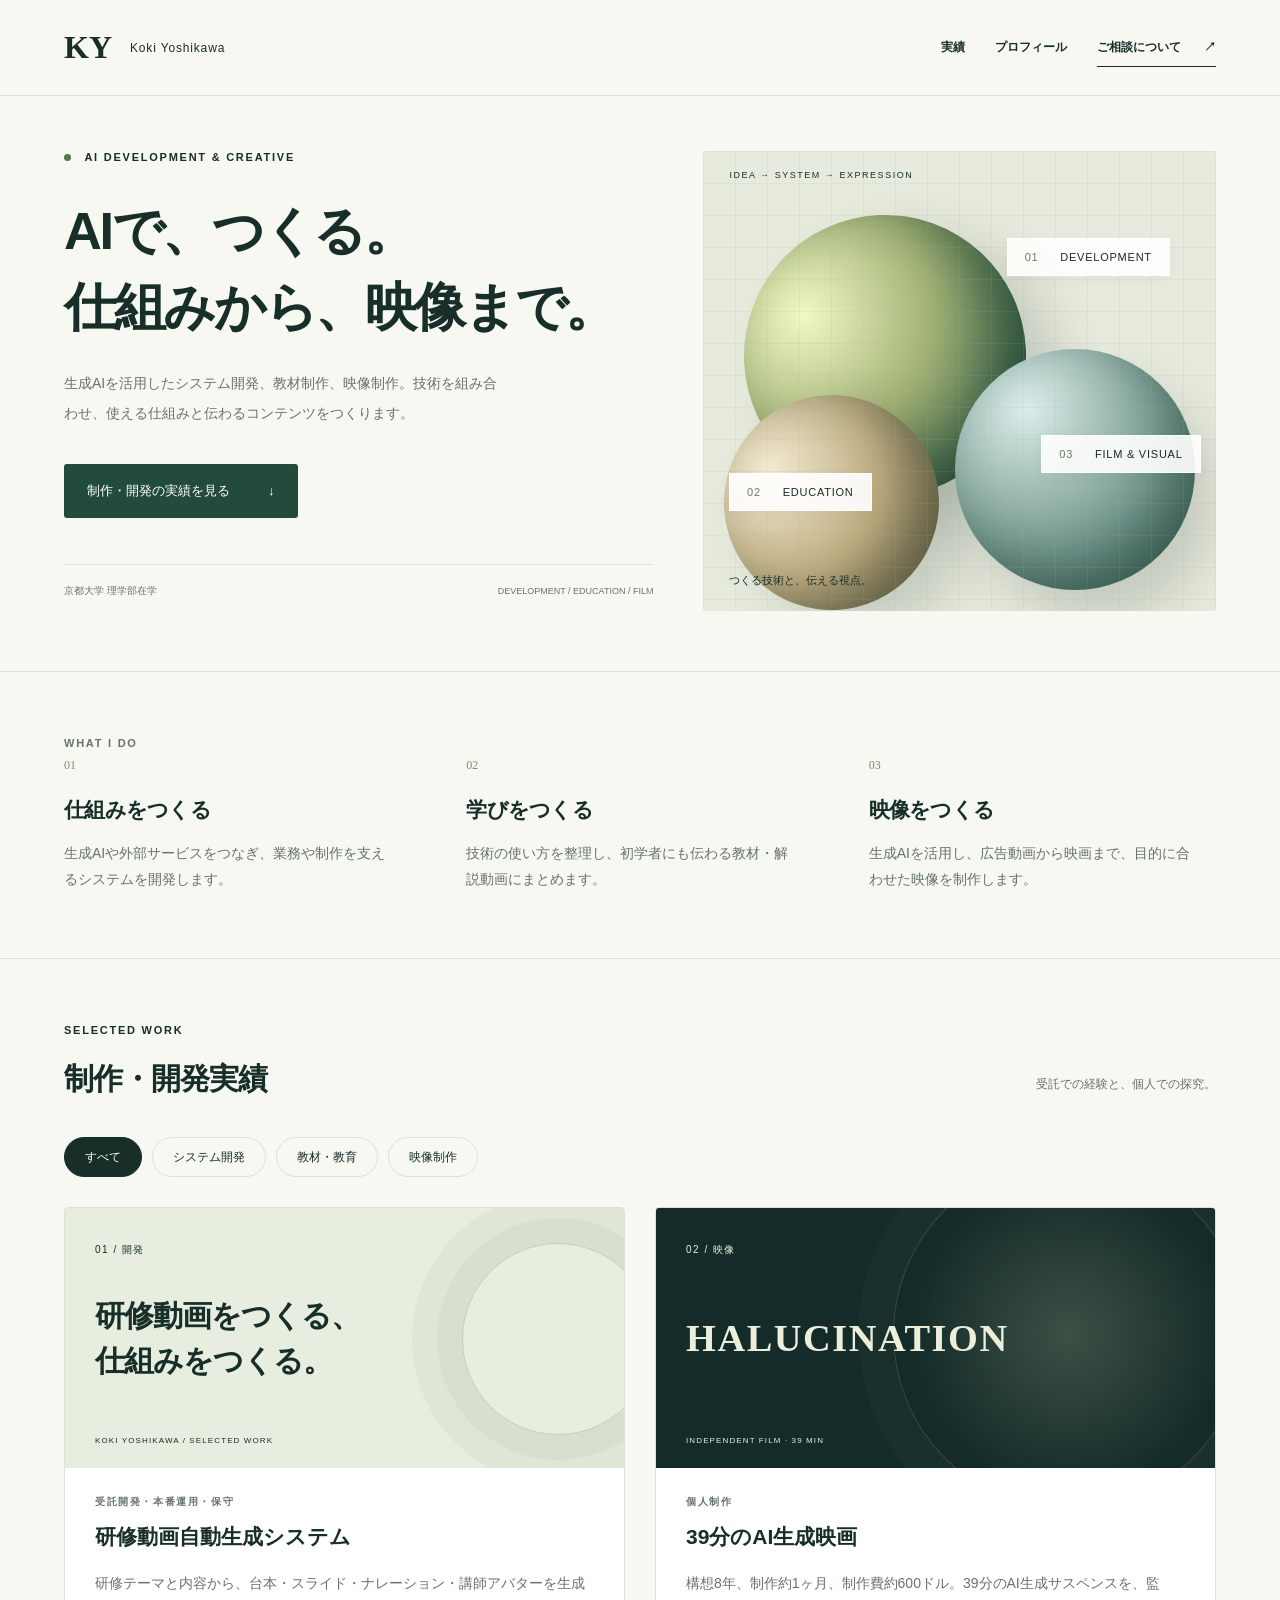
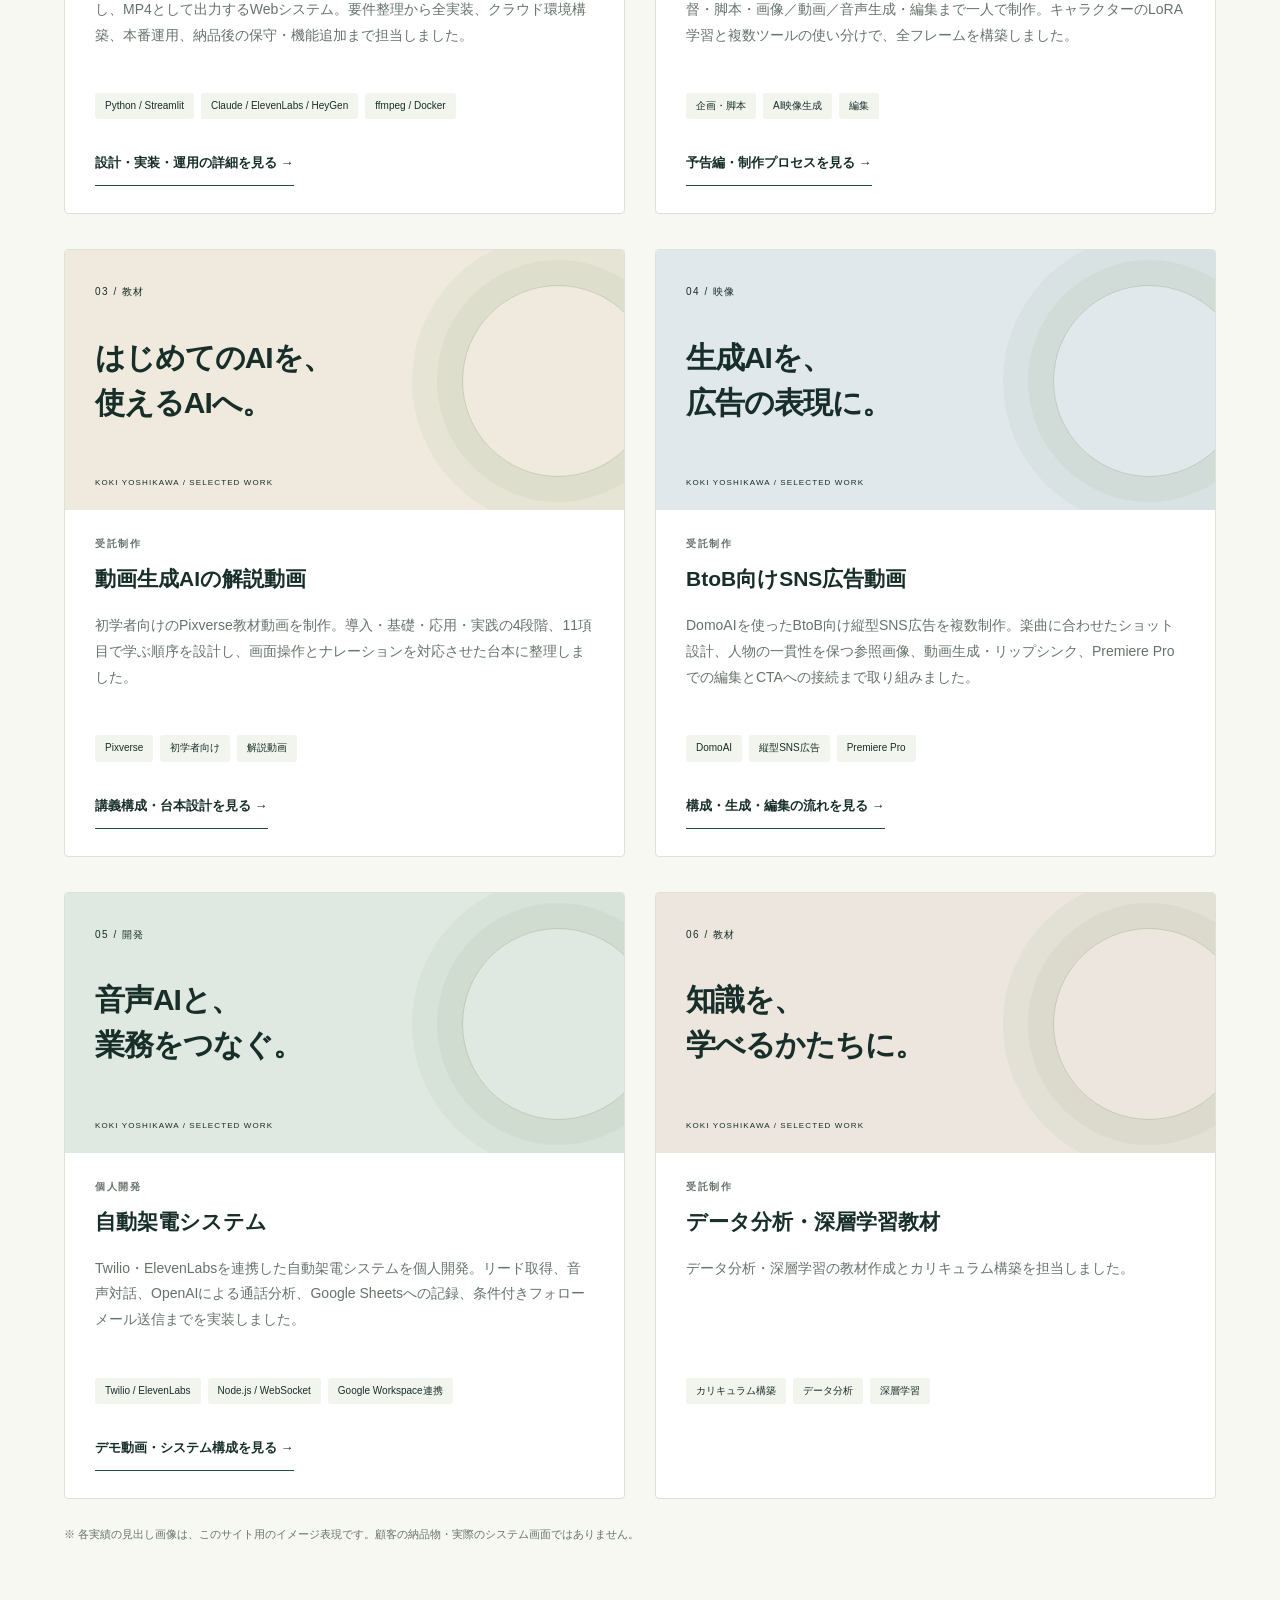
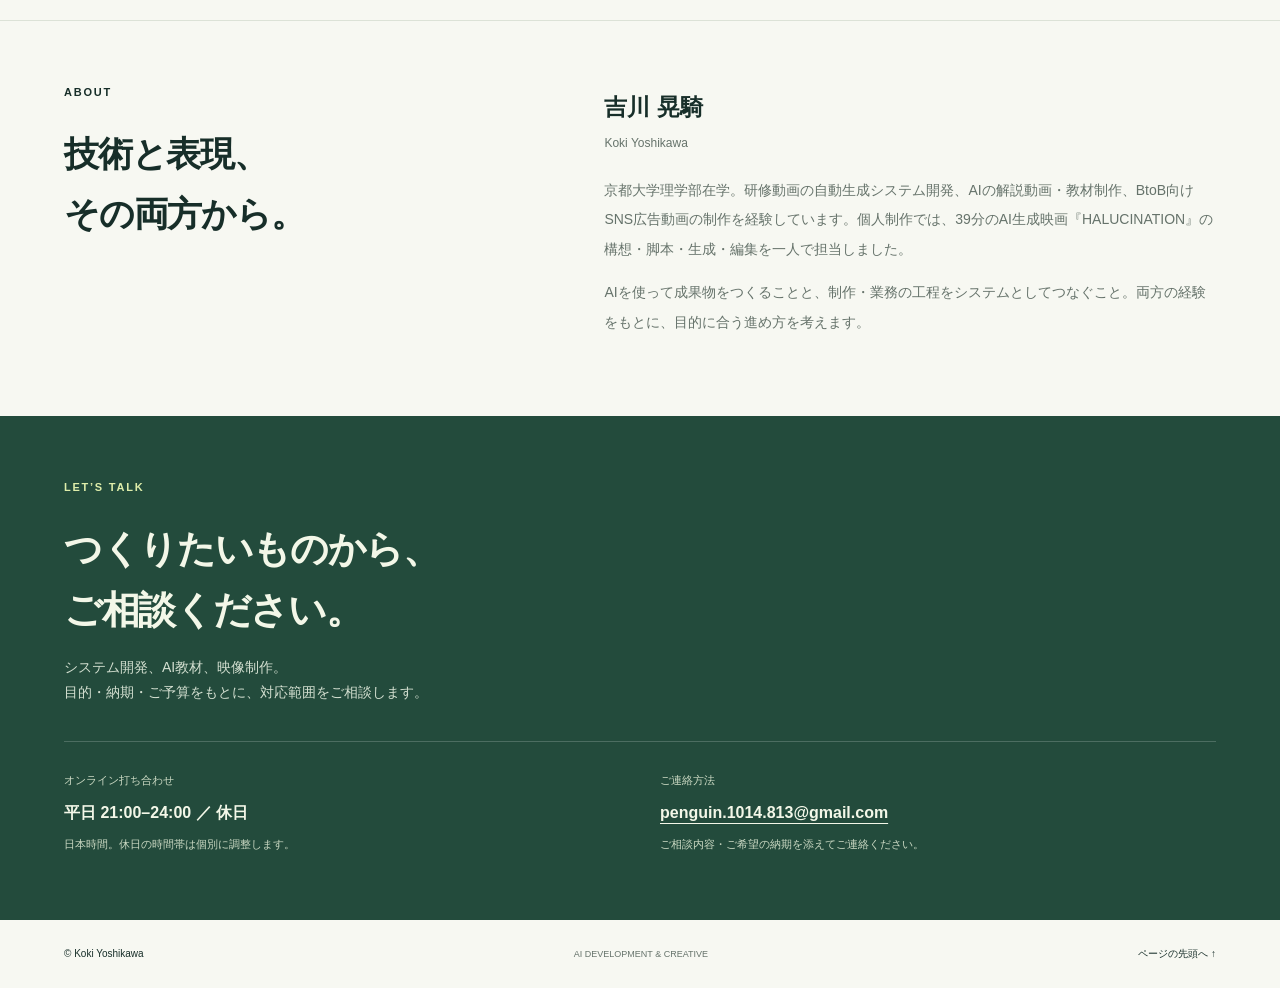
==== commit b44a0284: "Add voice AI calling demo and architecture case study" ====
--- a/public/index.html
+++ b/public/index.html
@@ -18,7 +18,7 @@
     <div class="project-body"><p class="eyebrow">受託制作</p><h3>BtoB向けSNS広告動画</h3><p>DomoAIを使ったBtoB向け縦型SNS広告を複数制作。楽曲に合わせたショット設計、人物の一貫性を保つ参照画像、動画生成・リップシンク、Premiere Proでの編集とCTAへの接続まで取り組みました。</p><ul class="tags"><li>DomoAI</li><li>縦型SNS広告</li><li>Premiere Pro</li></ul><a class="case-link" href="domo-ads.html">構成・生成・編集の流れを見る →</a></div></article>
 <article class="project voice" data-category="開発">
     <div class="project-art" aria-hidden="true"><span class="art-label">05 / 開発</span><div class="art-title">音声AIと、<br>業務をつなぐ。</div><span class="art-caption">KOKI YOSHIKAWA / SELECTED WORK</span></div>
-    <div class="project-body"><p class="eyebrow">個人開発</p><h3>自動架電システム</h3><p>電話と音声AIを連携させるシステムを個人開発。通話内容の分析、履歴の記録、進行状況を確認する管理画面などを実装しました。</p><ul class="tags"><li>音声AI</li><li>API連携</li><li>管理画面</li></ul></div></article>
+    <div class="project-body"><p class="eyebrow">個人開発</p><h3>自動架電システム</h3><p>Twilio・ElevenLabsを連携した自動架電システムを個人開発。リード取得、音声対話、OpenAIによる通話分析、Google Sheetsへの記録、条件付きフォローメール送信までを実装しました。</p><ul class="tags"><li>Twilio / ElevenLabs</li><li>Node.js / WebSocket</li><li>Google Workspace連携</li></ul><a class="case-link" href="voice.html">デモ動画・システム構成を見る →</a></div></article>
 <article class="project curriculum" data-category="教材">
     <div class="project-art" aria-hidden="true"><span class="art-label">06 / 教材</span><div class="art-title">知識を、<br>学べるかたちに。</div><span class="art-caption">KOKI YOSHIKAWA / SELECTED WORK</span></div>
     <div class="project-body"><p class="eyebrow">受託制作</p><h3>データ分析・深層学習教材</h3><p>データ分析・深層学習の教材作成とカリキュラム構築を担当しました。</p><ul class="tags"><li>カリキュラム構築</li><li>データ分析</li><li>深層学習</li></ul></div></article></div><p class="work-note">※ 各実績の見出し画像は、このサイト用のイメージ表現です。顧客の納品物・実際のシステム画面ではありません。</p></section>
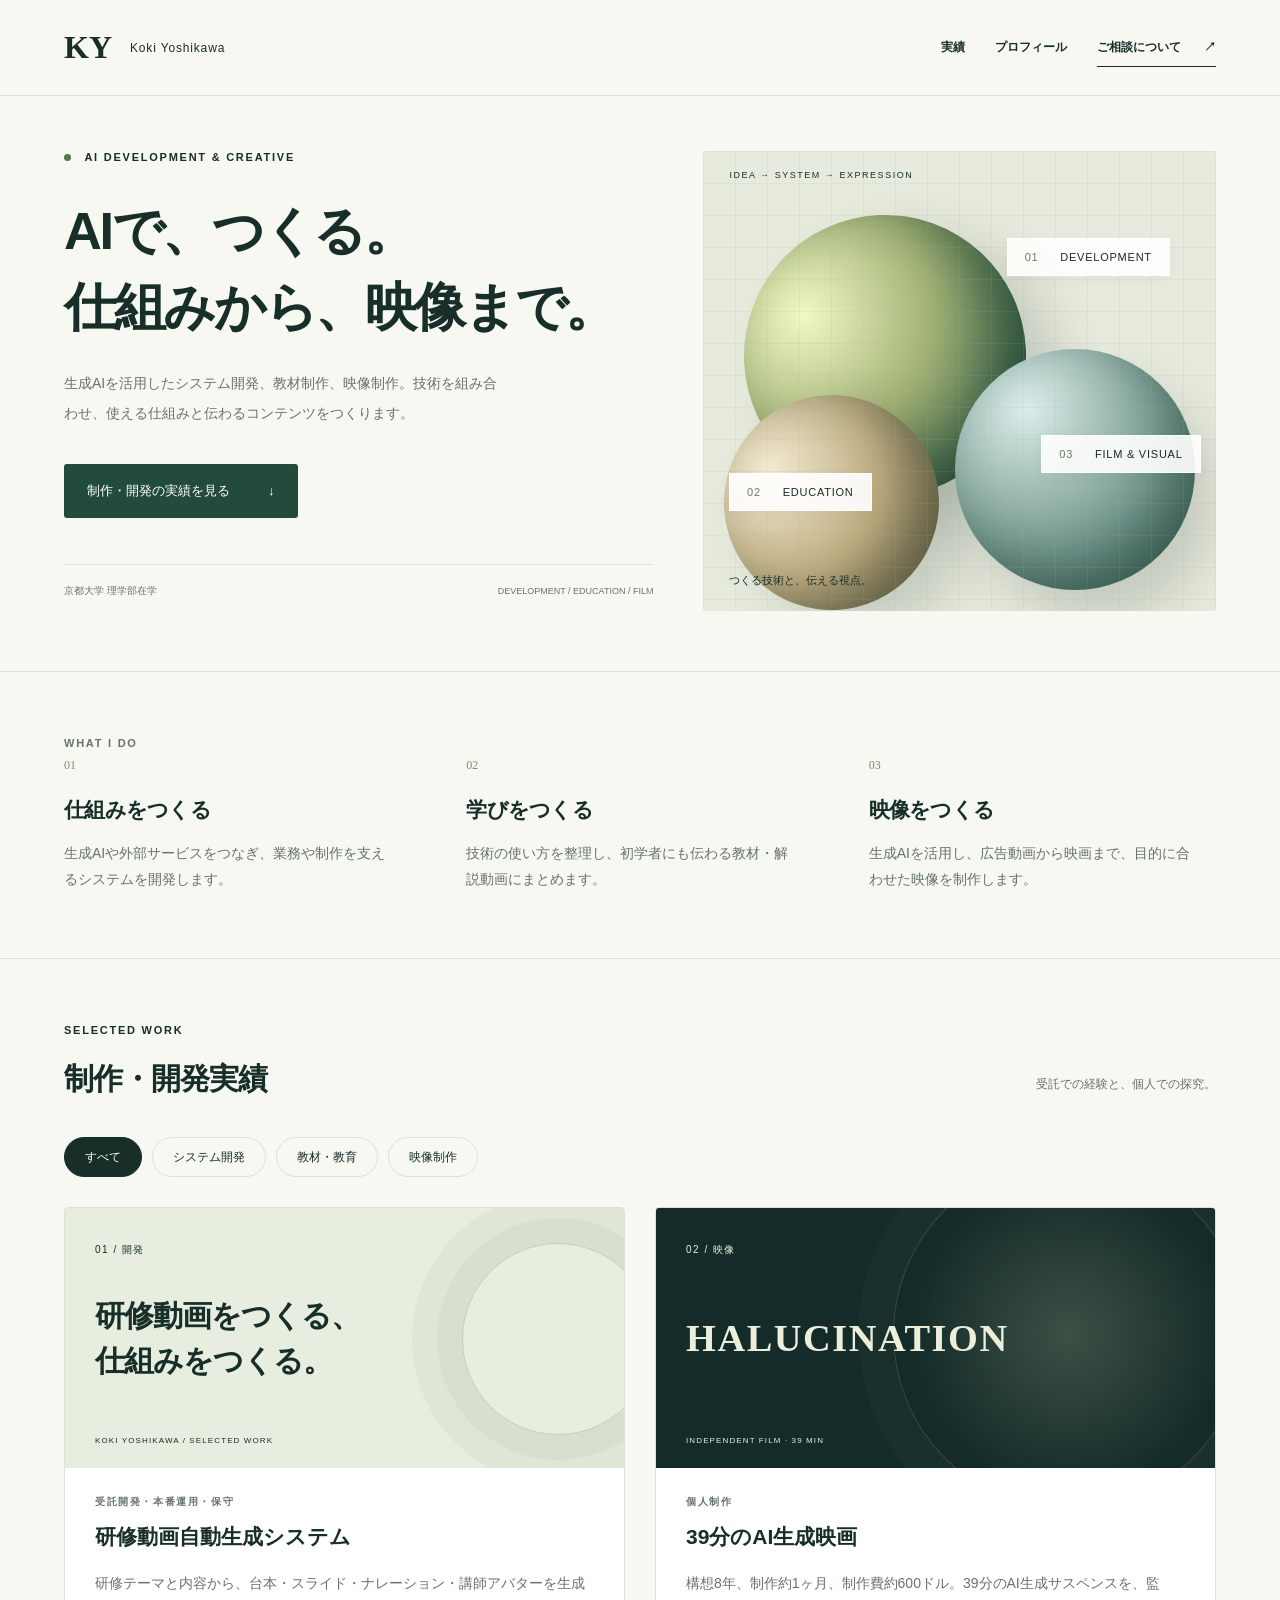
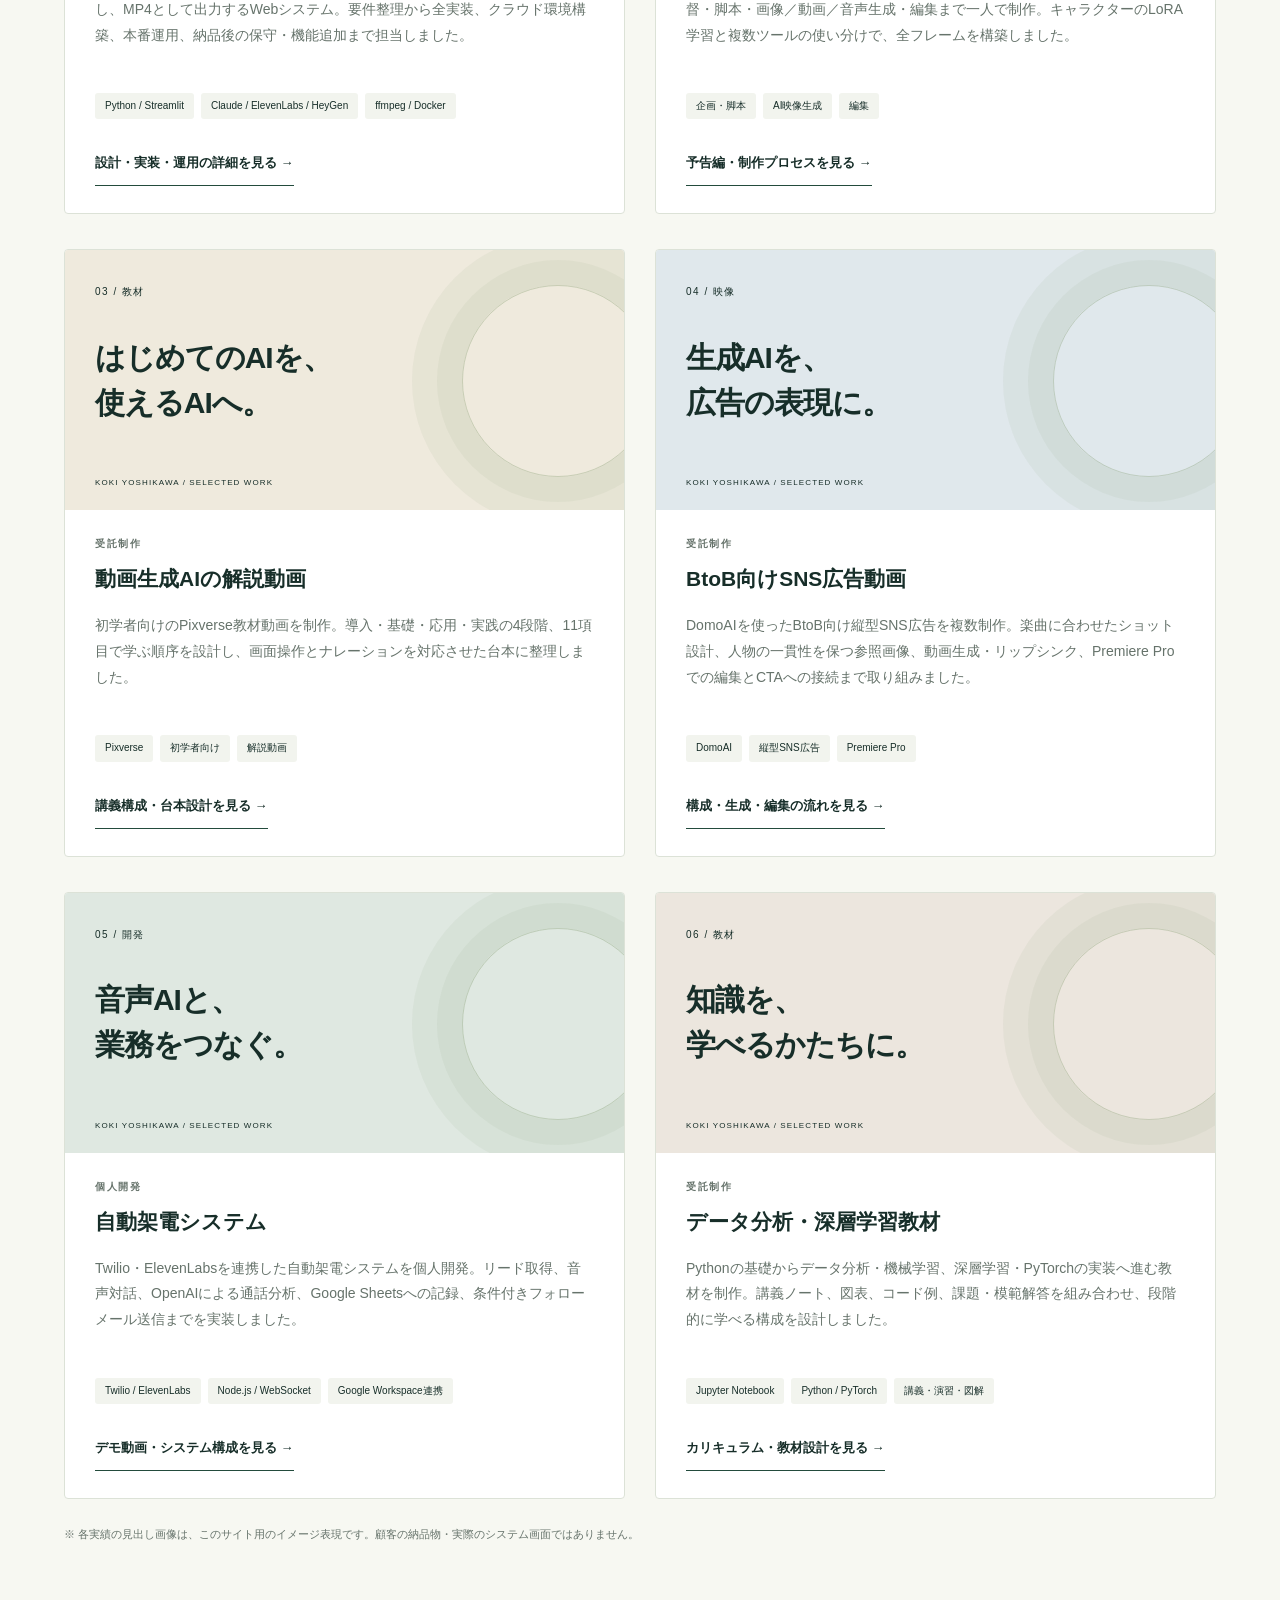
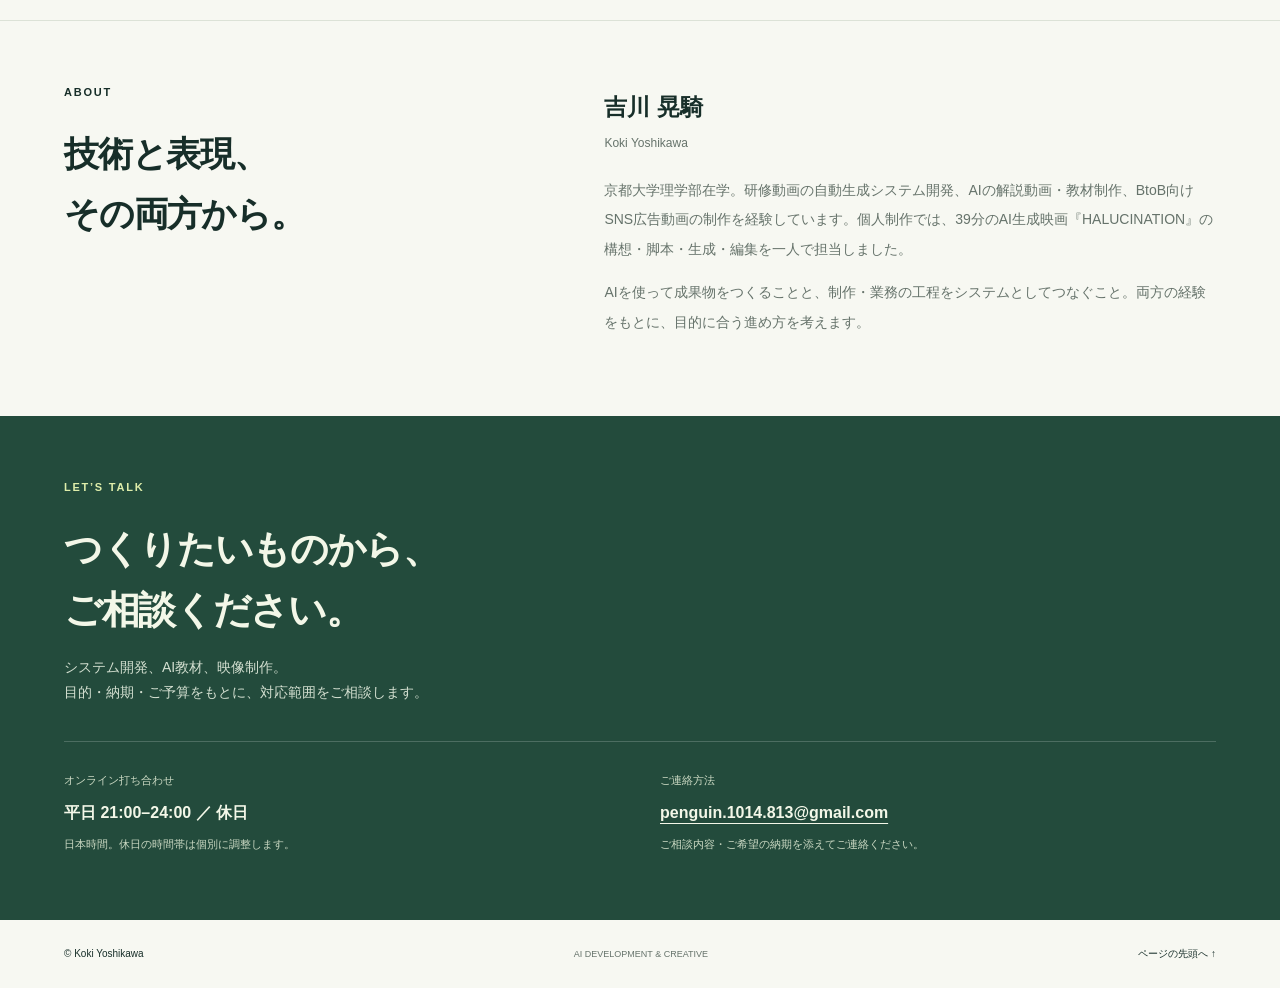
==== commit 389efc76: "Add curriculum case study with learning structure diagrams" ====
--- a/public/index.html
+++ b/public/index.html
@@ -21,7 +21,7 @@
     <div class="project-body"><p class="eyebrow">個人開発</p><h3>自動架電システム</h3><p>Twilio・ElevenLabsを連携した自動架電システムを個人開発。リード取得、音声対話、OpenAIによる通話分析、Google Sheetsへの記録、条件付きフォローメール送信までを実装しました。</p><ul class="tags"><li>Twilio / ElevenLabs</li><li>Node.js / WebSocket</li><li>Google Workspace連携</li></ul><a class="case-link" href="voice.html">デモ動画・システム構成を見る →</a></div></article>
 <article class="project curriculum" data-category="教材">
     <div class="project-art" aria-hidden="true"><span class="art-label">06 / 教材</span><div class="art-title">知識を、<br>学べるかたちに。</div><span class="art-caption">KOKI YOSHIKAWA / SELECTED WORK</span></div>
-    <div class="project-body"><p class="eyebrow">受託制作</p><h3>データ分析・深層学習教材</h3><p>データ分析・深層学習の教材作成とカリキュラム構築を担当しました。</p><ul class="tags"><li>カリキュラム構築</li><li>データ分析</li><li>深層学習</li></ul></div></article></div><p class="work-note">※ 各実績の見出し画像は、このサイト用のイメージ表現です。顧客の納品物・実際のシステム画面ではありません。</p></section>
+    <div class="project-body"><p class="eyebrow">受託制作</p><h3>データ分析・深層学習教材</h3><p>Pythonの基礎からデータ分析・機械学習、深層学習・PyTorchの実装へ進む教材を制作。講義ノート、図表、コード例、課題・模範解答を組み合わせ、段階的に学べる構成を設計しました。</p><ul class="tags"><li>Jupyter Notebook</li><li>Python / PyTorch</li><li>講義・演習・図解</li></ul><a class="case-link" href="curriculum.html">カリキュラム・教材設計を見る →</a></div></article></div><p class="work-note">※ 各実績の見出し画像は、このサイト用のイメージ表現です。顧客の納品物・実際のシステム画面ではありません。</p></section>
 <section id="about" class="section about"><div><p class="eyebrow">ABOUT</p><h2>技術と表現、<br>その両方から。</h2></div><div><p class="name">吉川 晃騎<span>Koki Yoshikawa</span></p><p>京都大学理学部在学。研修動画の自動生成システム開発、AIの解説動画・教材制作、BtoB向けSNS広告動画の制作を経験しています。個人制作では、39分のAI生成映画『HALUCINATION』の構想・脚本・生成・編集を一人で担当しました。</p><p>AIを使って成果物をつくることと、制作・業務の工程をシステムとしてつなぐこと。両方の経験をもとに、目的に合う進め方を考えます。</p></div></section>
 <section id="contact" class="contact"><p class="eyebrow">LET’S TALK</p><h2>つくりたいものから、<br>ご相談ください。</h2><p>システム開発、AI教材、映像制作。<br>目的・納期・ご予算をもとに、対応範囲をご相談します。</p><div class="contact-info"><div><span>オンライン打ち合わせ</span><strong>平日 21:00–24:00 ／ 休日</strong><small>日本時間。休日の時間帯は個別に調整します。</small></div><div><span>ご連絡方法</span><strong><a class="email-link" href="mailto:penguin.1014.813@gmail.com">penguin.1014.813@gmail.com</a></strong><small>ご相談内容・ご希望の納期を添えてご連絡ください。</small></div></div></section>
 </main><footer><span>© Koki Yoshikawa</span><span>AI DEVELOPMENT & CREATIVE</span><a href="#">ページの先頭へ ↑</a></footer></body></html>
--- a/public/style.css
+++ b/public/style.css
@@ -11,3 +11,5 @@
 .learning-journey{display:grid;grid-template-columns:repeat(4,1fr);list-style:none;padding:0;gap:16px}.learning-journey li{position:relative;background:#234b3c;color:white;border-radius:12px;padding:24px 18px}.learning-journey li:not(:last-child):after{content:'→';position:absolute;right:-15px;top:45%;color:#234b3c;z-index:1}.learning-journey span{font:11px Arial;letter-spacing:.1em;color:#deedaa}.learning-journey h3{margin:15px 0;font-size:21px}.learning-journey p{font-size:14px}.learning-journey small{font-size:12px;color:#d1dfc7}.curriculum-grid{display:grid;grid-template-columns:1fr 1fr;gap:18px}.curriculum-grid article{background:white;border:1px solid var(--line);border-radius:12px;padding:25px}.curriculum-grid span{font-size:11px;color:#667d51;font-weight:bold}.curriculum-grid h3{margin-top:12px;font-size:19px}.curriculum-grid p{font-size:14px}.script-map{display:grid;grid-template-columns:1fr 1fr;border:1px solid var(--line);border-radius:12px;overflow:hidden}.script-map>div{padding:20px;background:white;border-bottom:1px solid var(--line);font-size:14px}.script-map>div:nth-child(2n+1){border-right:1px solid var(--line)}.script-map .script-head{background:#234b3c;color:white;font-weight:bold}@media(max-width:750px){.learning-journey{grid-template-columns:1fr 1fr}.learning-journey li:after{display:none}}@media(max-width:520px){.learning-journey,.curriculum-grid{grid-template-columns:1fr}.learning-journey li{padding:20px}.script-map>div{padding:13px;font-size:12px}.curriculum-grid article{padding:22px}}
 
 .ad-workflow{display:grid;grid-template-columns:repeat(5,1fr);gap:12px;list-style:none;padding:0}.ad-workflow li{padding:20px 16px;background:#234b3c;color:white;border-radius:12px}.ad-workflow span,.shot-sequence article>span,.ad-examples article>span{font-size:11px;letter-spacing:.06em;color:#78925d}.ad-workflow span{color:#deedaa}.ad-workflow h3{font-size:17px;margin-top:15px}.ad-workflow p{font-size:13px}.shot-sequence{display:grid;grid-template-columns:repeat(4,1fr);gap:20px}.shot-frame{width:100%;aspect-ratio:9/12;background:linear-gradient(#cdded5,#eaf0e3);border-radius:14px;position:relative;overflow:hidden;margin-bottom:16px}.shot-frame i{position:absolute;background:#456553;border-radius:45% 45% 20% 20%;width:30%;height:48%;bottom:6%;left:35%}.shot-frame i:before{content:'';position:absolute;background:#456553;border-radius:50%;width:62%;aspect-ratio:1;top:-36%;left:19%}.shot-frame.medium i{width:48%;height:65%;left:26%;bottom:-12%}.shot-frame.close i{width:86%;height:80%;left:7%;bottom:-34%}.shot-frame.end{background:#234b3c;display:grid;place-items:center;color:#deedaa;font-size:35px;letter-spacing:.1em}.shot-sequence h3{font-size:18px;margin:10px 0}.shot-sequence p{font-size:13px}.ad-examples{display:grid;gap:22px}.ad-examples article{background:white;padding:25px;border:1px solid var(--line);border-radius:12px}.ad-examples h3{margin-top:12px}.ad-track{display:flex;gap:5px;flex-wrap:wrap}.ad-track span{flex:1;min-width:75px;padding:15px 7px;background:#e7eddf;text-align:center;font-size:12px;border-radius:5px}.ad-track .peak{background:#234b3c;color:white}.continuity-flow{display:flex;align-items:center;gap:14px;margin:30px 0}.continuity-flow div{flex:1;background:#e7eddf;padding:22px;text-align:center;border-radius:10px;font-size:14px}@media(max-width:800px){.ad-workflow{grid-template-columns:1fr 1fr}.shot-sequence{grid-template-columns:1fr 1fr}}@media(max-width:500px){.ad-workflow{grid-template-columns:1fr}.continuity-flow{flex-direction:column}.continuity-flow div{width:100%}.continuity-flow>span{transform:rotate(90deg)}.shot-sequence{gap:14px}}
+
+.notebook-map{display:grid;gap:12px}.notebook-map article{display:flex;gap:24px;align-items:flex-start;background:#eaf0e4;padding:24px;border-radius:14px}.notebook-map article>span{background:#204c3d;color:#e2eda3;padding:10px;border-radius:8px;font-weight:700}.notebook-map h3{margin:0 0 8px}.notebook-map p{margin:0}
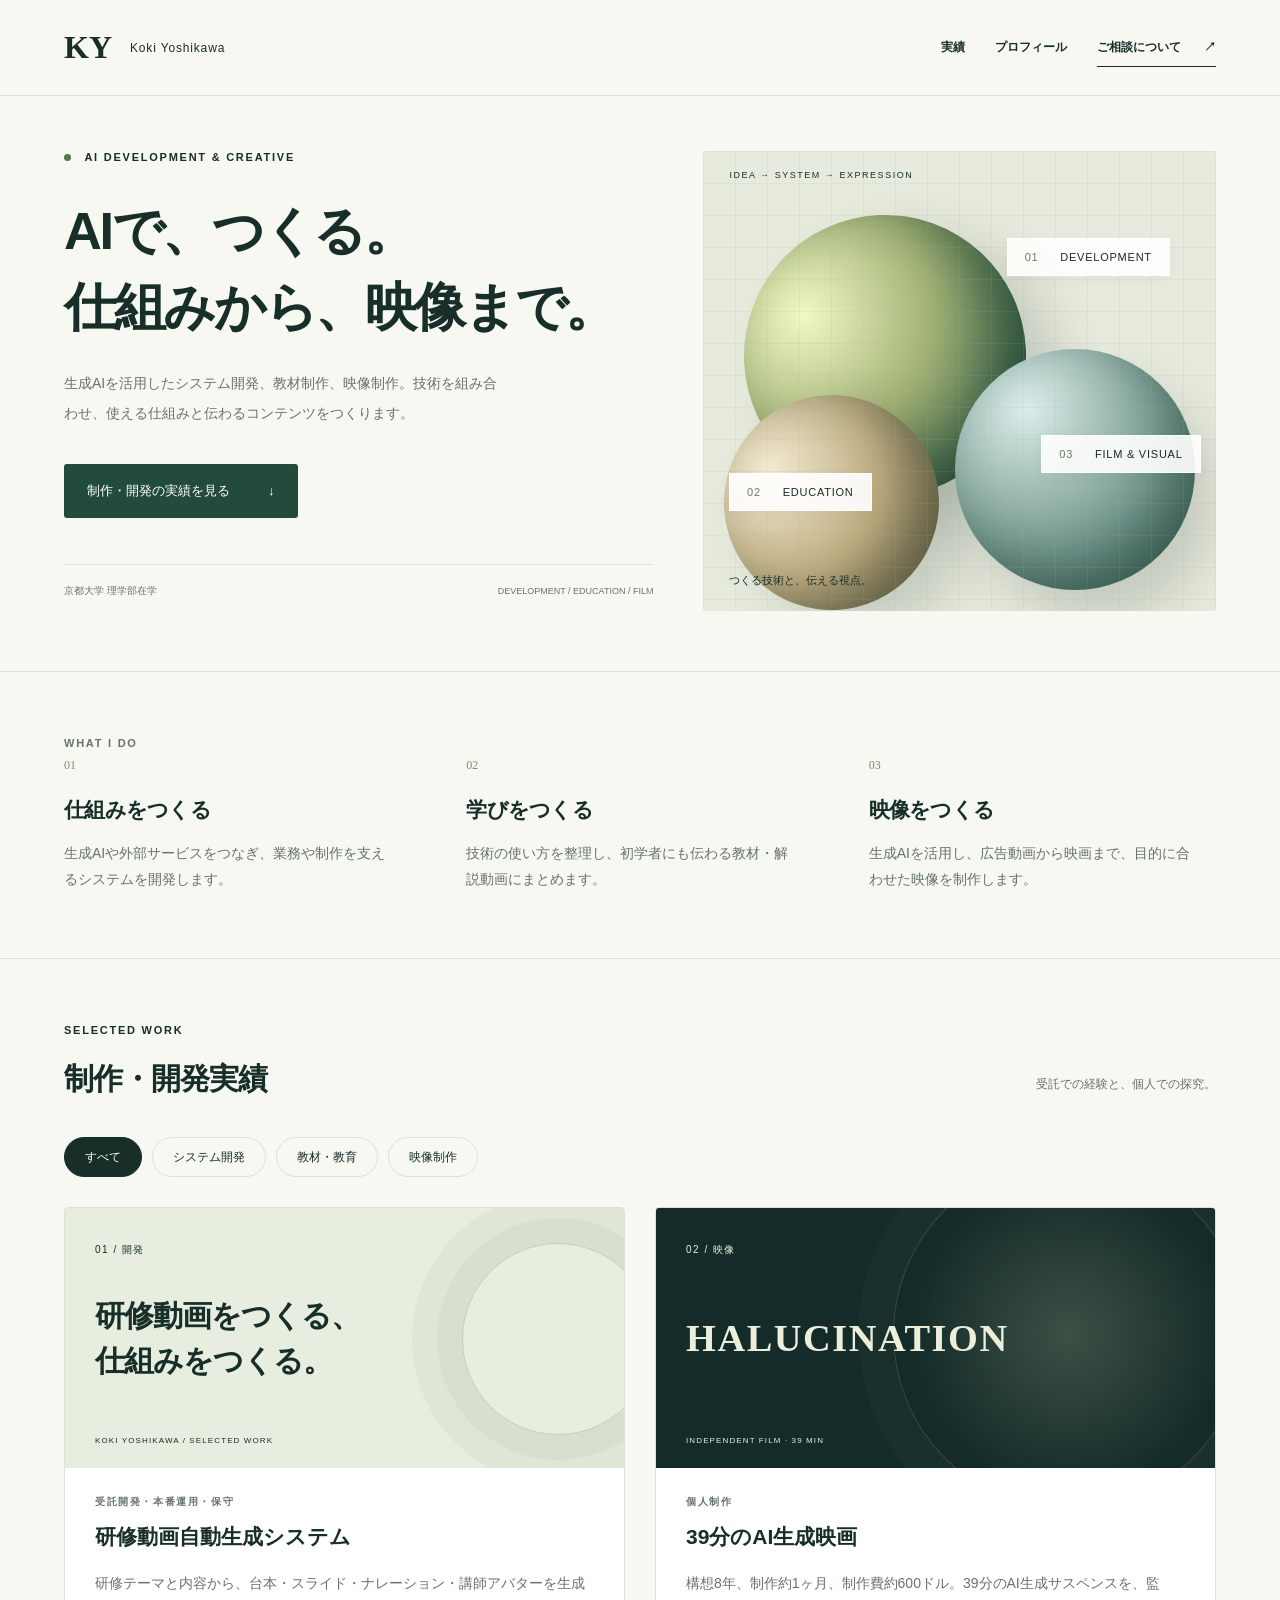
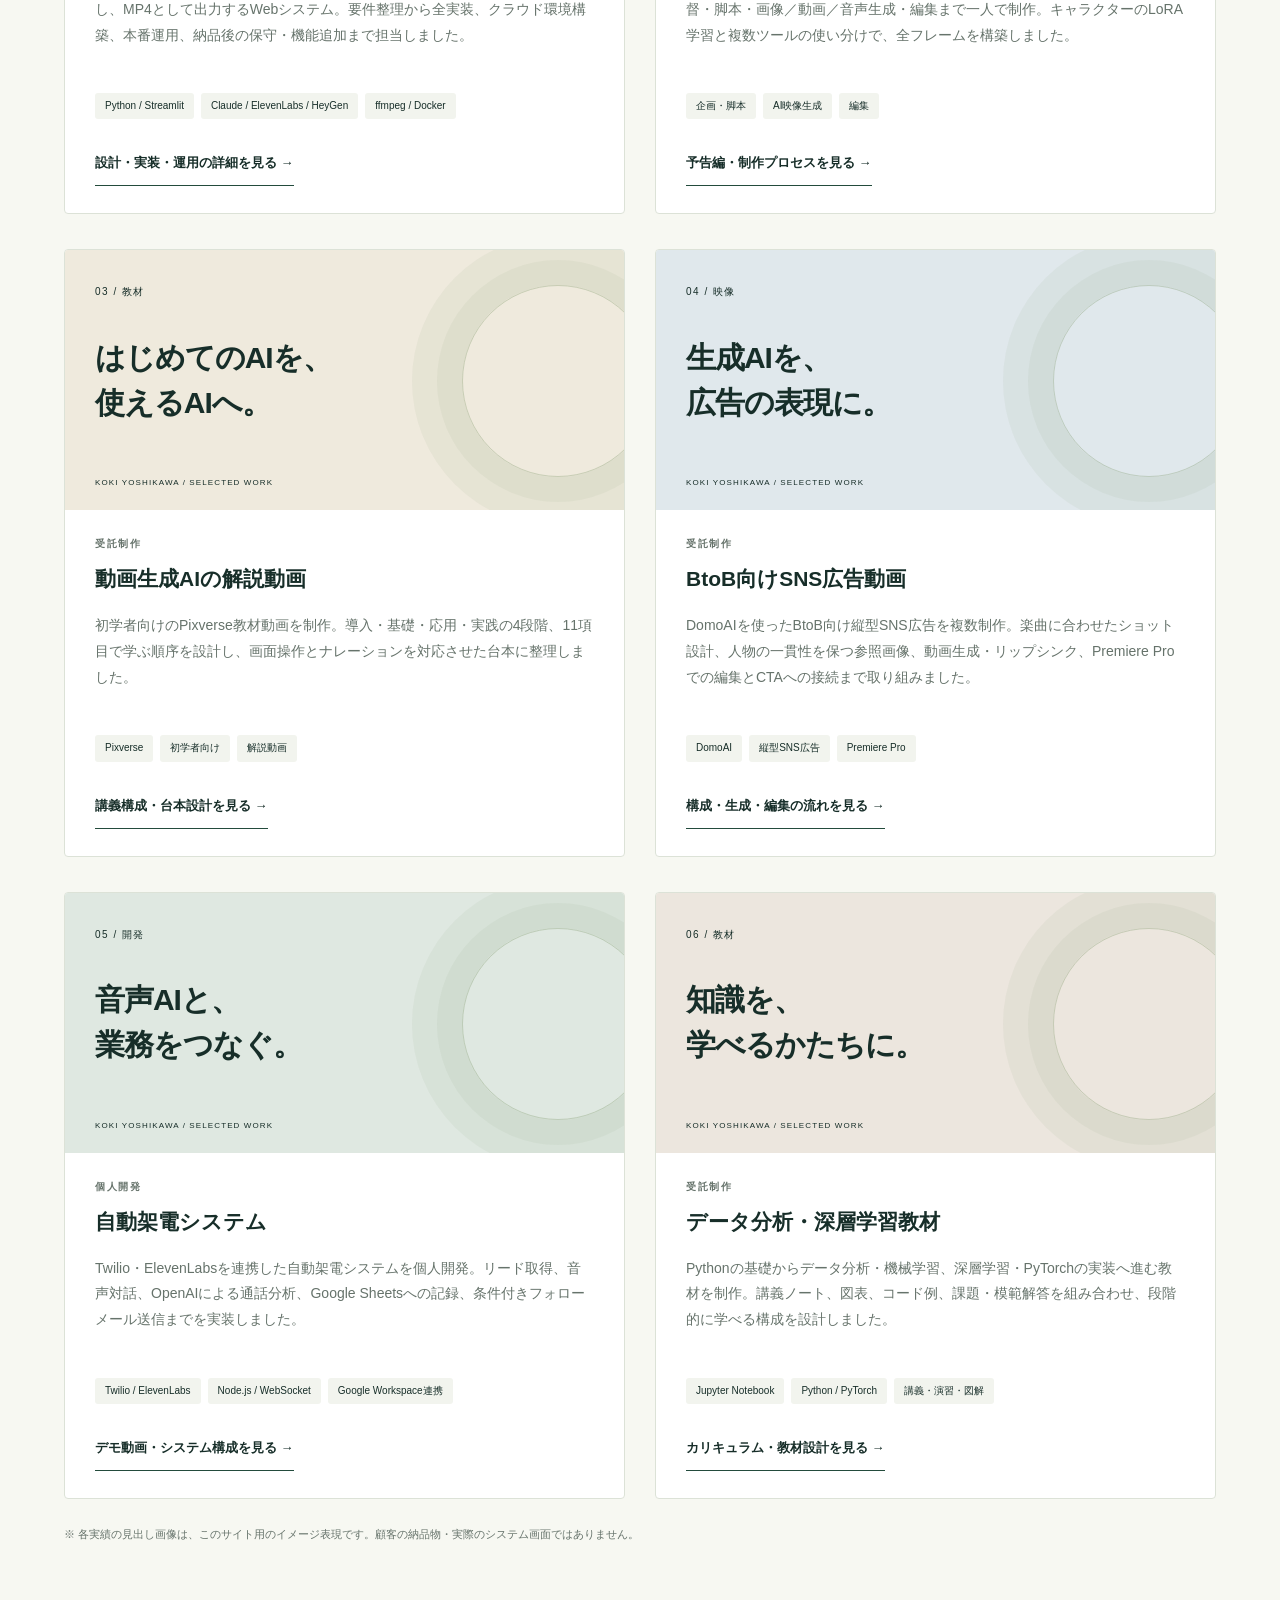
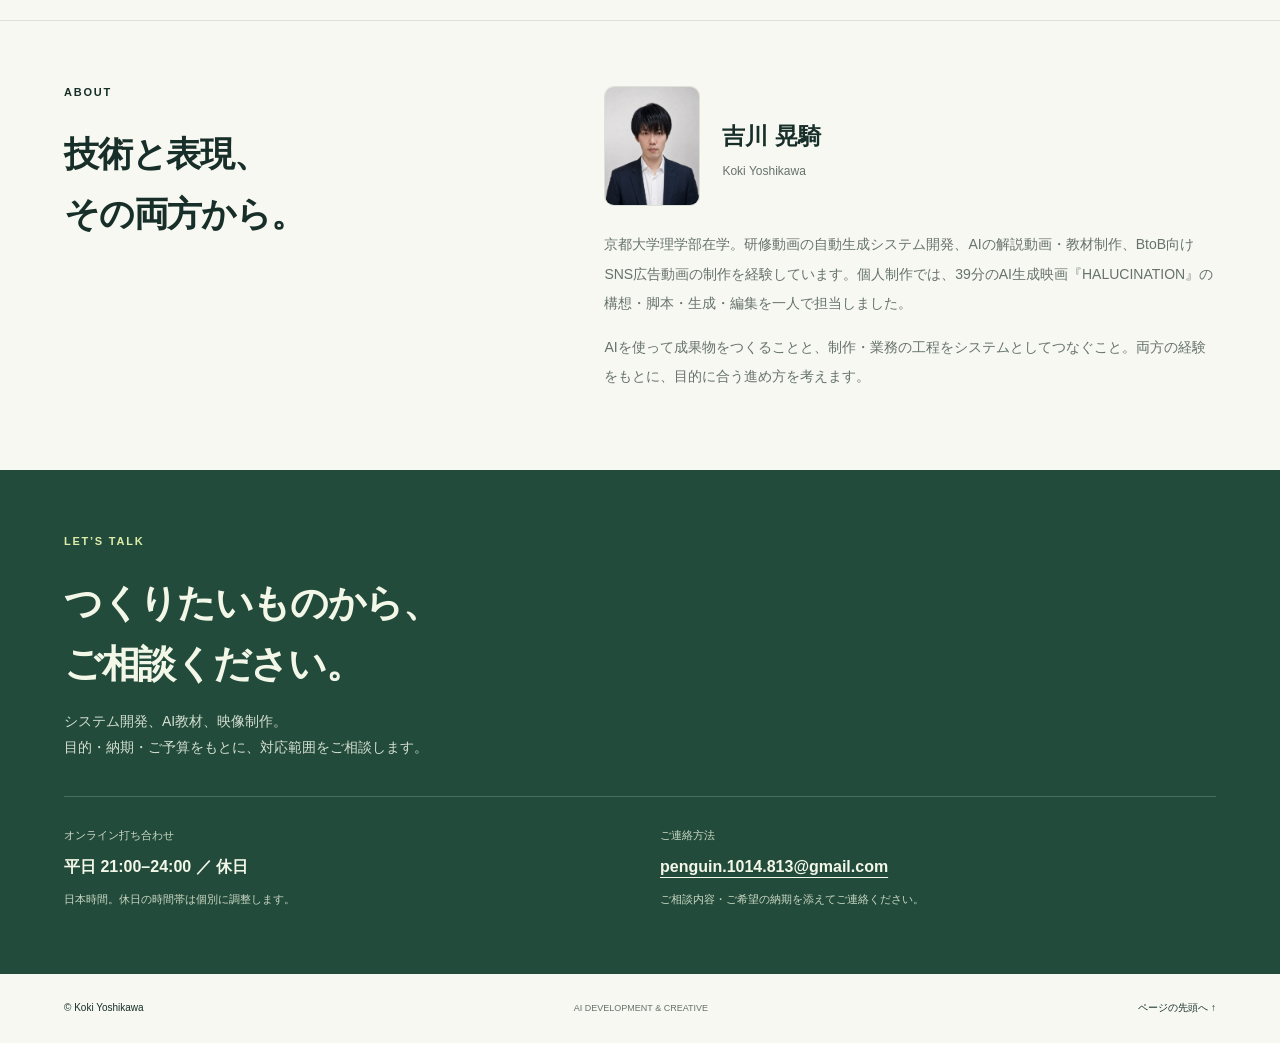
==== commit 616d601a: "Add small portrait beside profile name" ====
--- a/public/index.html
+++ b/public/index.html
@@ -1,5 +1,5 @@
 <!doctype html>
-<html lang="ja"><head><meta charset="utf-8"><meta name="viewport" content="width=device-width, initial-scale=1"><meta name="description" content="吉川晃騎のポートフォリオ。生成AIを活用した業務システム開発・教材制作・映像制作。"><meta name="robots" content="index,follow"><title>吉川晃騎 | AI Development & Creative</title><link rel="stylesheet" href="style.css?v=film1"><script src="app.js" defer></script></head>
+<html lang="ja"><head><meta charset="utf-8"><meta name="viewport" content="width=device-width, initial-scale=1"><meta name="description" content="吉川晃騎のポートフォリオ。生成AIを活用した業務システム開発・教材制作・映像制作。"><meta name="robots" content="index,follow"><title>吉川晃騎 | AI Development & Creative</title><link rel="stylesheet" href="style.css?v=portrait1"><script src="app.js" defer></script></head>
 <body><a class="skip" href="#main">本文へ移動</a>
 <header><a class="brand" href="#">KY<span>Koki Yoshikawa</span></a><nav aria-label="メインナビゲーション"><a href="#work">実績</a><a href="#about">プロフィール</a><a href="#contact" class="nav-contact">ご相談について <span>↗</span></a></nav></header>
 <main id="main"><section class="hero"><div class="hero-copy"><p class="eyebrow"><span class="dot"></span> AI DEVELOPMENT & CREATIVE</p><h1>AIで、つくる。<br>仕組みから、映像まで。</h1><p class="intro">生成AIを活用したシステム開発、教材制作、映像制作。技術を組み合わせ、使える仕組みと伝わるコンテンツをつくります。</p><a class="button" href="#work">制作・開発の実績を見る <span>↓</span></a><div class="hero-bottom"><span>京都大学 理学部在学</span><span>DEVELOPMENT / EDUCATION / FILM</span></div></div><div class="hero-art" aria-label="開発・教材・映像の3領域を表す抽象図"><div class="orb orb-one"></div><div class="orb orb-two"></div><div class="orb orb-three"></div><div class="art-grid"></div><p class="art-top">IDEA → SYSTEM → EXPRESSION</p><div class="floating-label label-one"><span>01</span> DEVELOPMENT</div><div class="floating-label label-two"><span>02</span> EDUCATION</div><div class="floating-label label-three"><span>03</span> FILM & VISUAL</div><p class="art-foot">つくる技術と、伝える視点。</p></div></section>
@@ -22,6 +22,6 @@
 <article class="project curriculum" data-category="教材">
     <div class="project-art" aria-hidden="true"><span class="art-label">06 / 教材</span><div class="art-title">知識を、<br>学べるかたちに。</div><span class="art-caption">KOKI YOSHIKAWA / SELECTED WORK</span></div>
     <div class="project-body"><p class="eyebrow">受託制作</p><h3>データ分析・深層学習教材</h3><p>Pythonの基礎からデータ分析・機械学習、深層学習・PyTorchの実装へ進む教材を制作。講義ノート、図表、コード例、課題・模範解答を組み合わせ、段階的に学べる構成を設計しました。</p><ul class="tags"><li>Jupyter Notebook</li><li>Python / PyTorch</li><li>講義・演習・図解</li></ul><a class="case-link" href="curriculum.html">カリキュラム・教材設計を見る →</a></div></article></div><p class="work-note">※ 各実績の見出し画像は、このサイト用のイメージ表現です。顧客の納品物・実際のシステム画面ではありません。</p></section>
-<section id="about" class="section about"><div><p class="eyebrow">ABOUT</p><h2>技術と表現、<br>その両方から。</h2></div><div><p class="name">吉川 晃騎<span>Koki Yoshikawa</span></p><p>京都大学理学部在学。研修動画の自動生成システム開発、AIの解説動画・教材制作、BtoB向けSNS広告動画の制作を経験しています。個人制作では、39分のAI生成映画『HALUCINATION』の構想・脚本・生成・編集を一人で担当しました。</p><p>AIを使って成果物をつくることと、制作・業務の工程をシステムとしてつなぐこと。両方の経験をもとに、目的に合う進め方を考えます。</p></div></section>
+<section id="about" class="section about"><div><p class="eyebrow">ABOUT</p><h2>技術と表現、<br>その両方から。</h2></div><div><div class="profile-heading"><img class="profile-photo" src="media/profile.png" alt="吉川晃騎のプロフィール写真" width="96" height="120" loading="lazy"><p class="name">吉川 晃騎<span>Koki Yoshikawa</span></p></div><p>京都大学理学部在学。研修動画の自動生成システム開発、AIの解説動画・教材制作、BtoB向けSNS広告動画の制作を経験しています。個人制作では、39分のAI生成映画『HALUCINATION』の構想・脚本・生成・編集を一人で担当しました。</p><p>AIを使って成果物をつくることと、制作・業務の工程をシステムとしてつなぐこと。両方の経験をもとに、目的に合う進め方を考えます。</p></div></section>
 <section id="contact" class="contact"><p class="eyebrow">LET’S TALK</p><h2>つくりたいものから、<br>ご相談ください。</h2><p>システム開発、AI教材、映像制作。<br>目的・納期・ご予算をもとに、対応範囲をご相談します。</p><div class="contact-info"><div><span>オンライン打ち合わせ</span><strong>平日 21:00–24:00 ／ 休日</strong><small>日本時間。休日の時間帯は個別に調整します。</small></div><div><span>ご連絡方法</span><strong><a class="email-link" href="mailto:penguin.1014.813@gmail.com">penguin.1014.813@gmail.com</a></strong><small>ご相談内容・ご希望の納期を添えてご連絡ください。</small></div></div></section>
 </main><footer><span>© Koki Yoshikawa</span><span>AI DEVELOPMENT & CREATIVE</span><a href="#">ページの先頭へ ↑</a></footer></body></html>
--- a/public/style.css
+++ b/public/style.css
@@ -13,3 +13,5 @@
 .ad-workflow{display:grid;grid-template-columns:repeat(5,1fr);gap:12px;list-style:none;padding:0}.ad-workflow li{padding:20px 16px;background:#234b3c;color:white;border-radius:12px}.ad-workflow span,.shot-sequence article>span,.ad-examples article>span{font-size:11px;letter-spacing:.06em;color:#78925d}.ad-workflow span{color:#deedaa}.ad-workflow h3{font-size:17px;margin-top:15px}.ad-workflow p{font-size:13px}.shot-sequence{display:grid;grid-template-columns:repeat(4,1fr);gap:20px}.shot-frame{width:100%;aspect-ratio:9/12;background:linear-gradient(#cdded5,#eaf0e3);border-radius:14px;position:relative;overflow:hidden;margin-bottom:16px}.shot-frame i{position:absolute;background:#456553;border-radius:45% 45% 20% 20%;width:30%;height:48%;bottom:6%;left:35%}.shot-frame i:before{content:'';position:absolute;background:#456553;border-radius:50%;width:62%;aspect-ratio:1;top:-36%;left:19%}.shot-frame.medium i{width:48%;height:65%;left:26%;bottom:-12%}.shot-frame.close i{width:86%;height:80%;left:7%;bottom:-34%}.shot-frame.end{background:#234b3c;display:grid;place-items:center;color:#deedaa;font-size:35px;letter-spacing:.1em}.shot-sequence h3{font-size:18px;margin:10px 0}.shot-sequence p{font-size:13px}.ad-examples{display:grid;gap:22px}.ad-examples article{background:white;padding:25px;border:1px solid var(--line);border-radius:12px}.ad-examples h3{margin-top:12px}.ad-track{display:flex;gap:5px;flex-wrap:wrap}.ad-track span{flex:1;min-width:75px;padding:15px 7px;background:#e7eddf;text-align:center;font-size:12px;border-radius:5px}.ad-track .peak{background:#234b3c;color:white}.continuity-flow{display:flex;align-items:center;gap:14px;margin:30px 0}.continuity-flow div{flex:1;background:#e7eddf;padding:22px;text-align:center;border-radius:10px;font-size:14px}@media(max-width:800px){.ad-workflow{grid-template-columns:1fr 1fr}.shot-sequence{grid-template-columns:1fr 1fr}}@media(max-width:500px){.ad-workflow{grid-template-columns:1fr}.continuity-flow{flex-direction:column}.continuity-flow div{width:100%}.continuity-flow>span{transform:rotate(90deg)}.shot-sequence{gap:14px}}
 
 .notebook-map{display:grid;gap:12px}.notebook-map article{display:flex;gap:24px;align-items:flex-start;background:#eaf0e4;padding:24px;border-radius:14px}.notebook-map article>span{background:#204c3d;color:#e2eda3;padding:10px;border-radius:8px;font-weight:700}.notebook-map h3{margin:0 0 8px}.notebook-map p{margin:0}
+
+.profile-heading{display:flex;align-items:center;gap:22px;margin-bottom:24px}.profile-heading .name{margin:0}.profile-heading .name span{margin:7px 0 0}.profile-photo{display:block;width:96px;height:120px;object-fit:cover;object-position:center 33%;border-radius:10px;border:1px solid var(--line);flex-shrink:0}@media(max-width:600px){.profile-photo{width:80px;height:100px}.profile-heading{gap:18px}}
